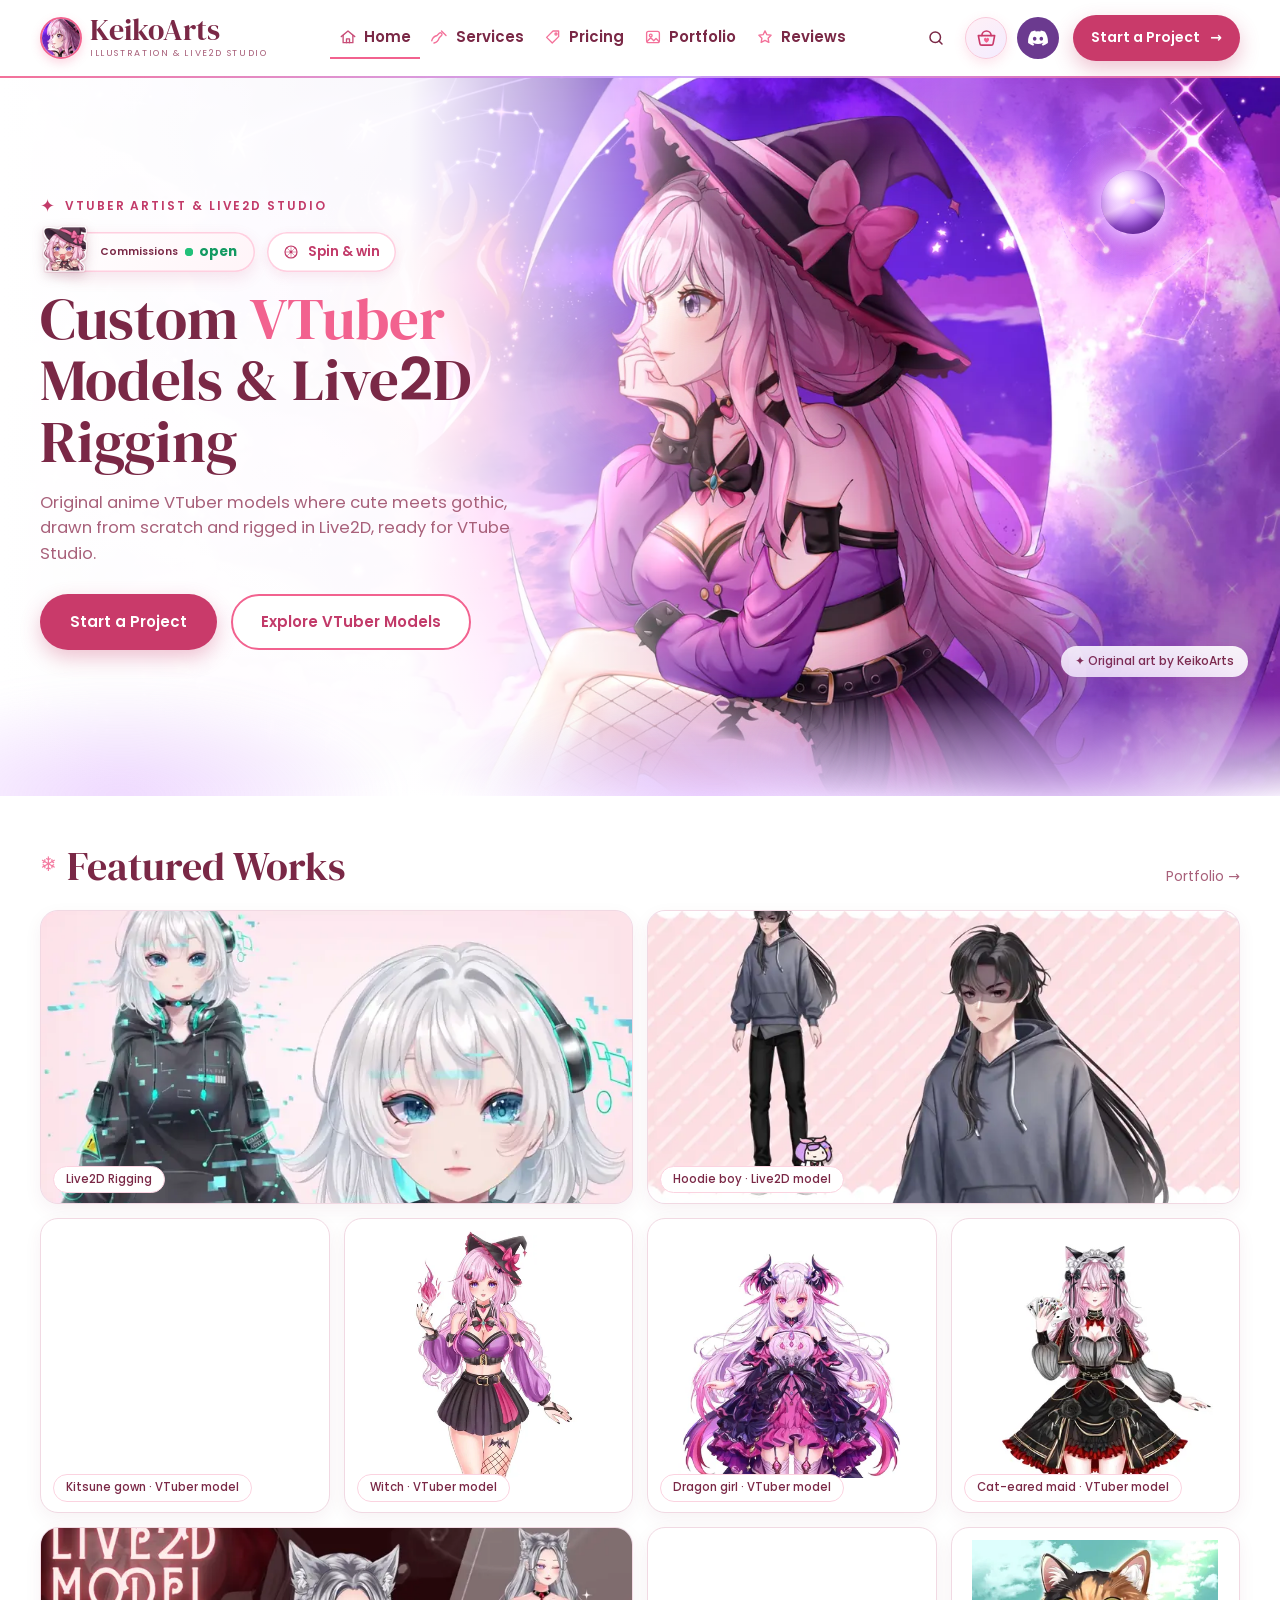
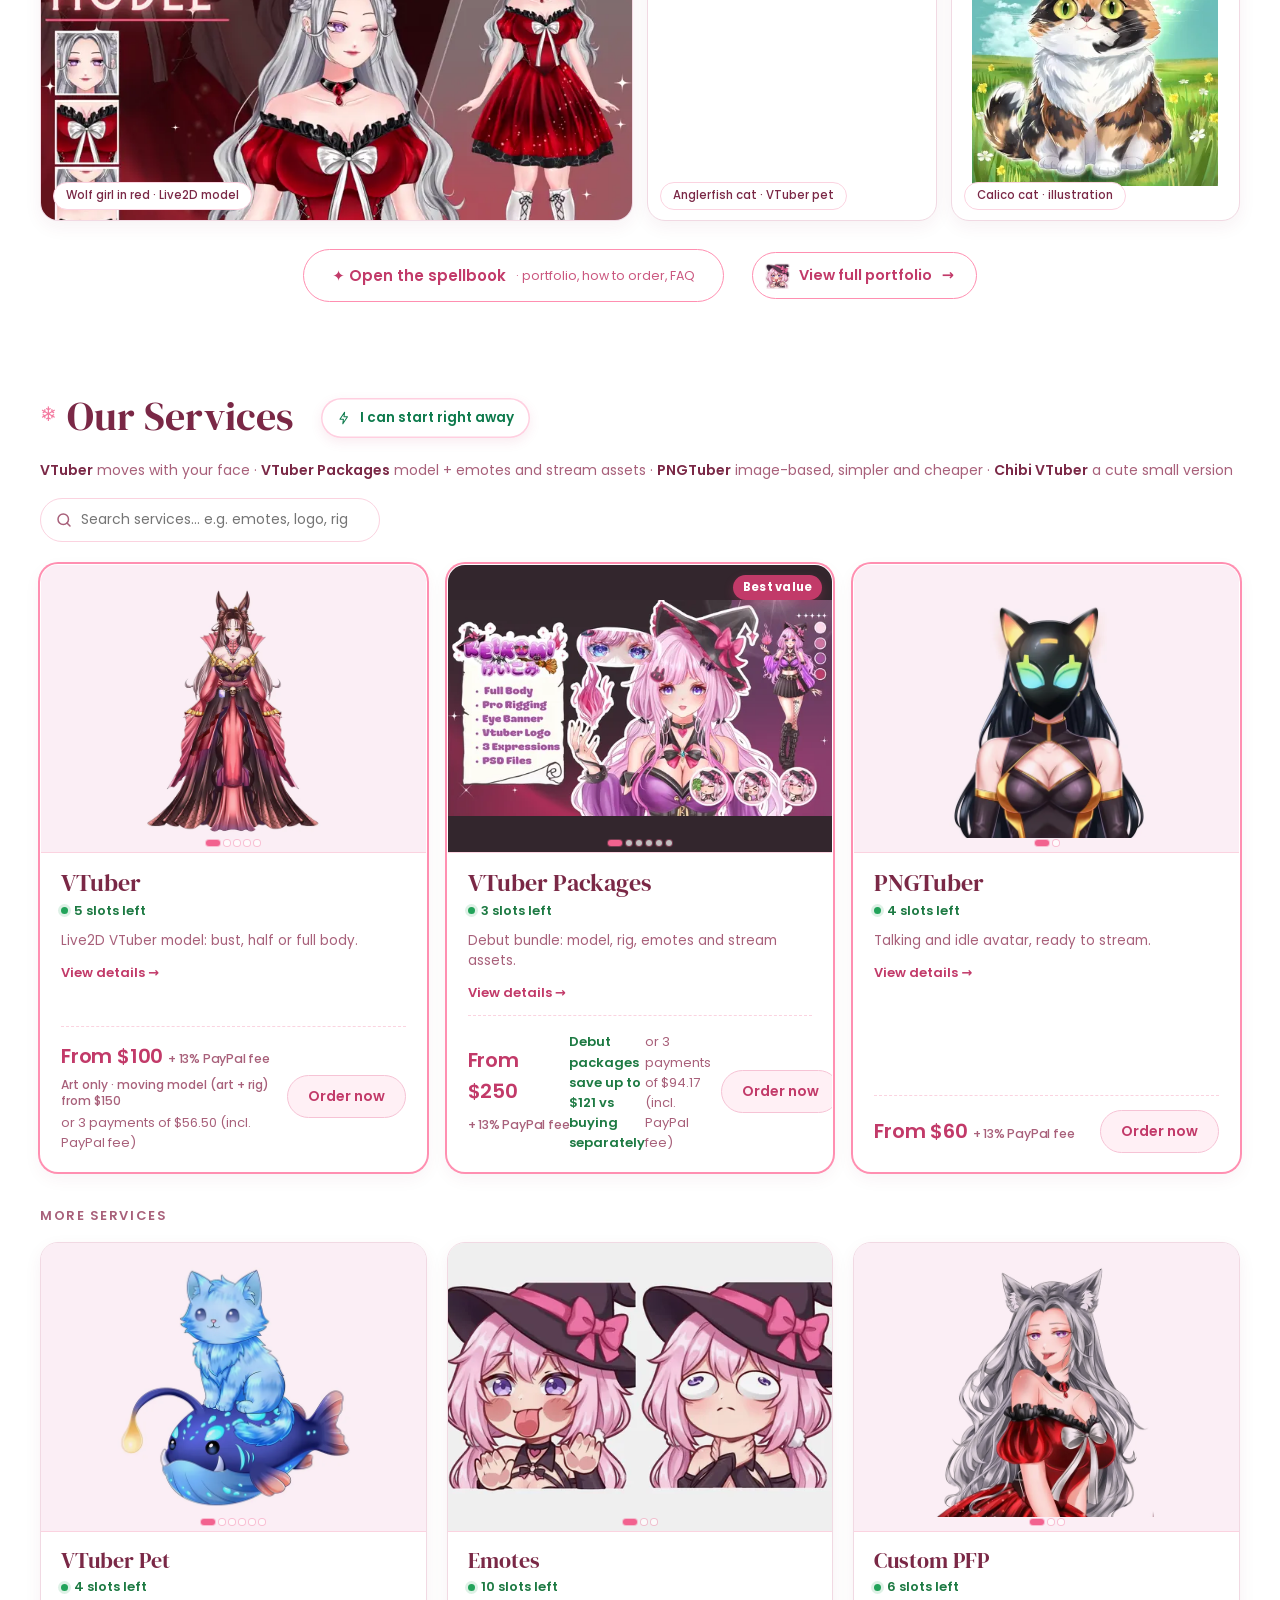
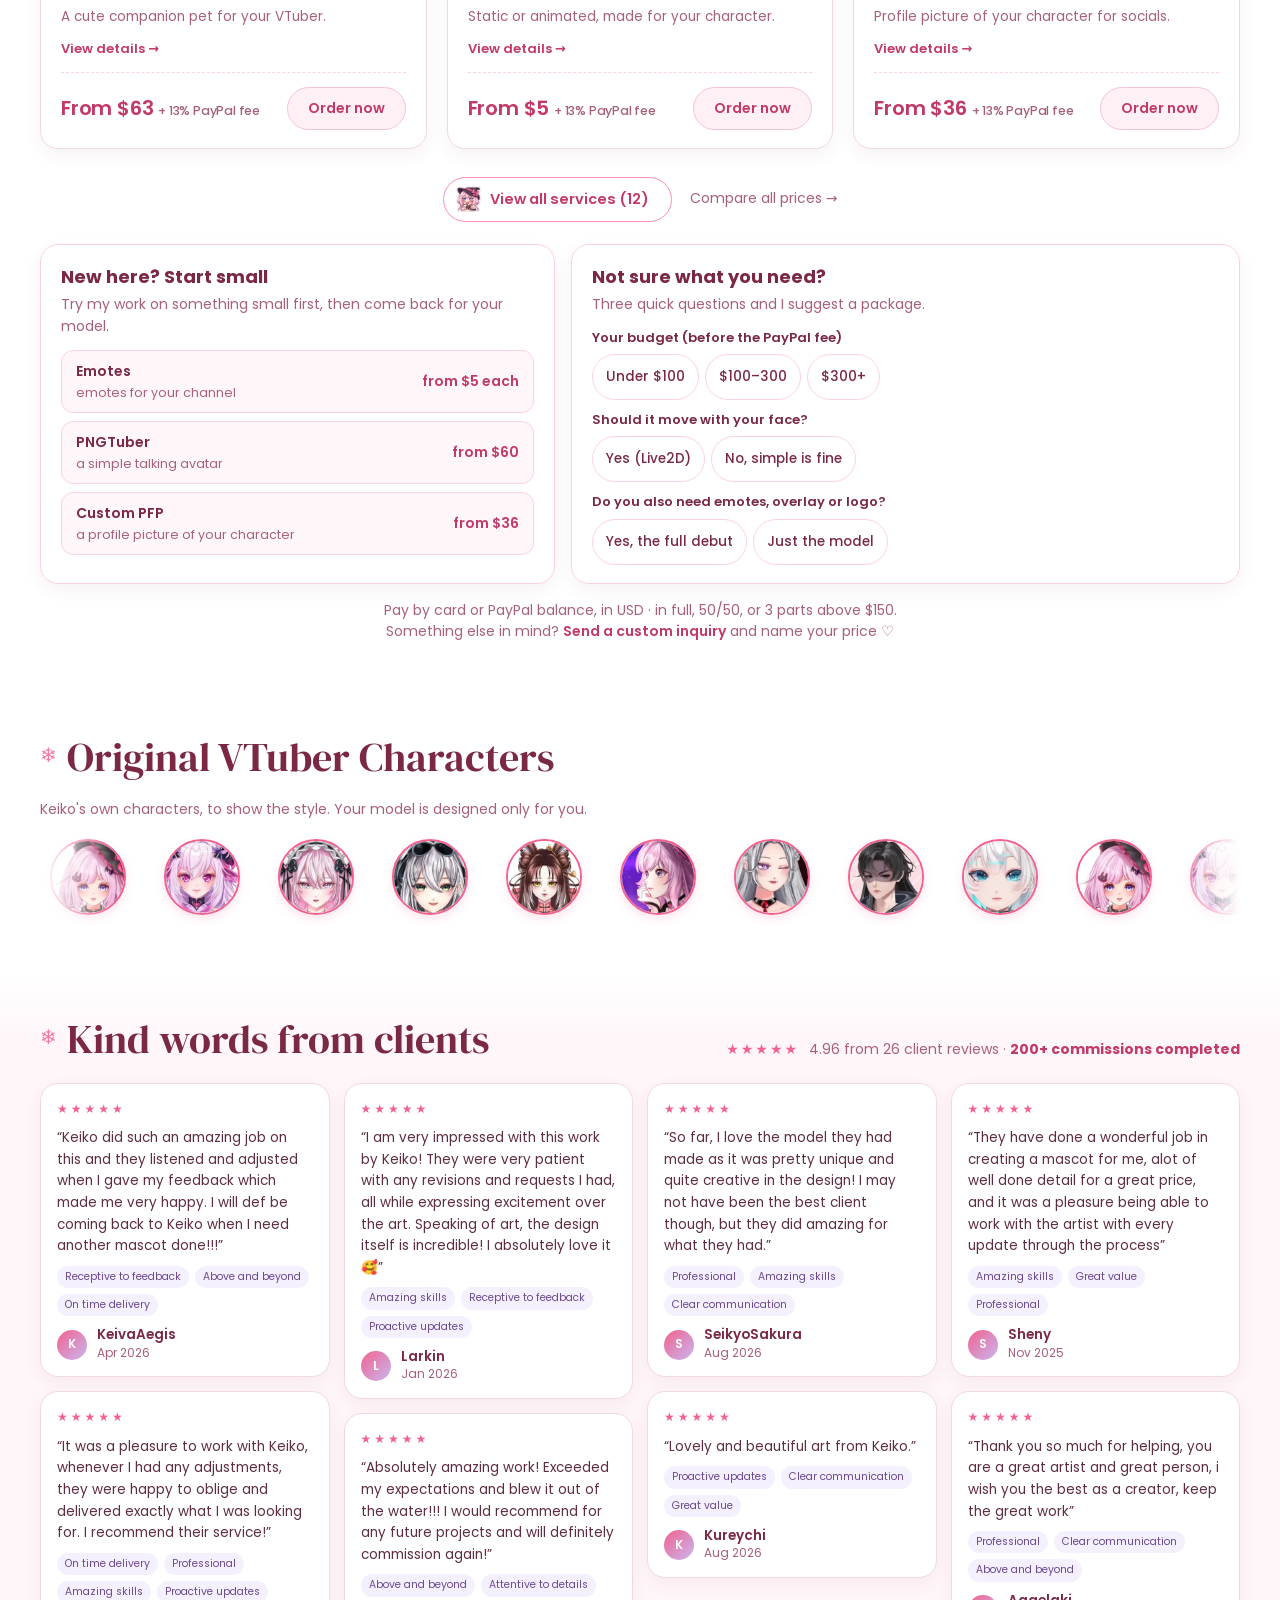
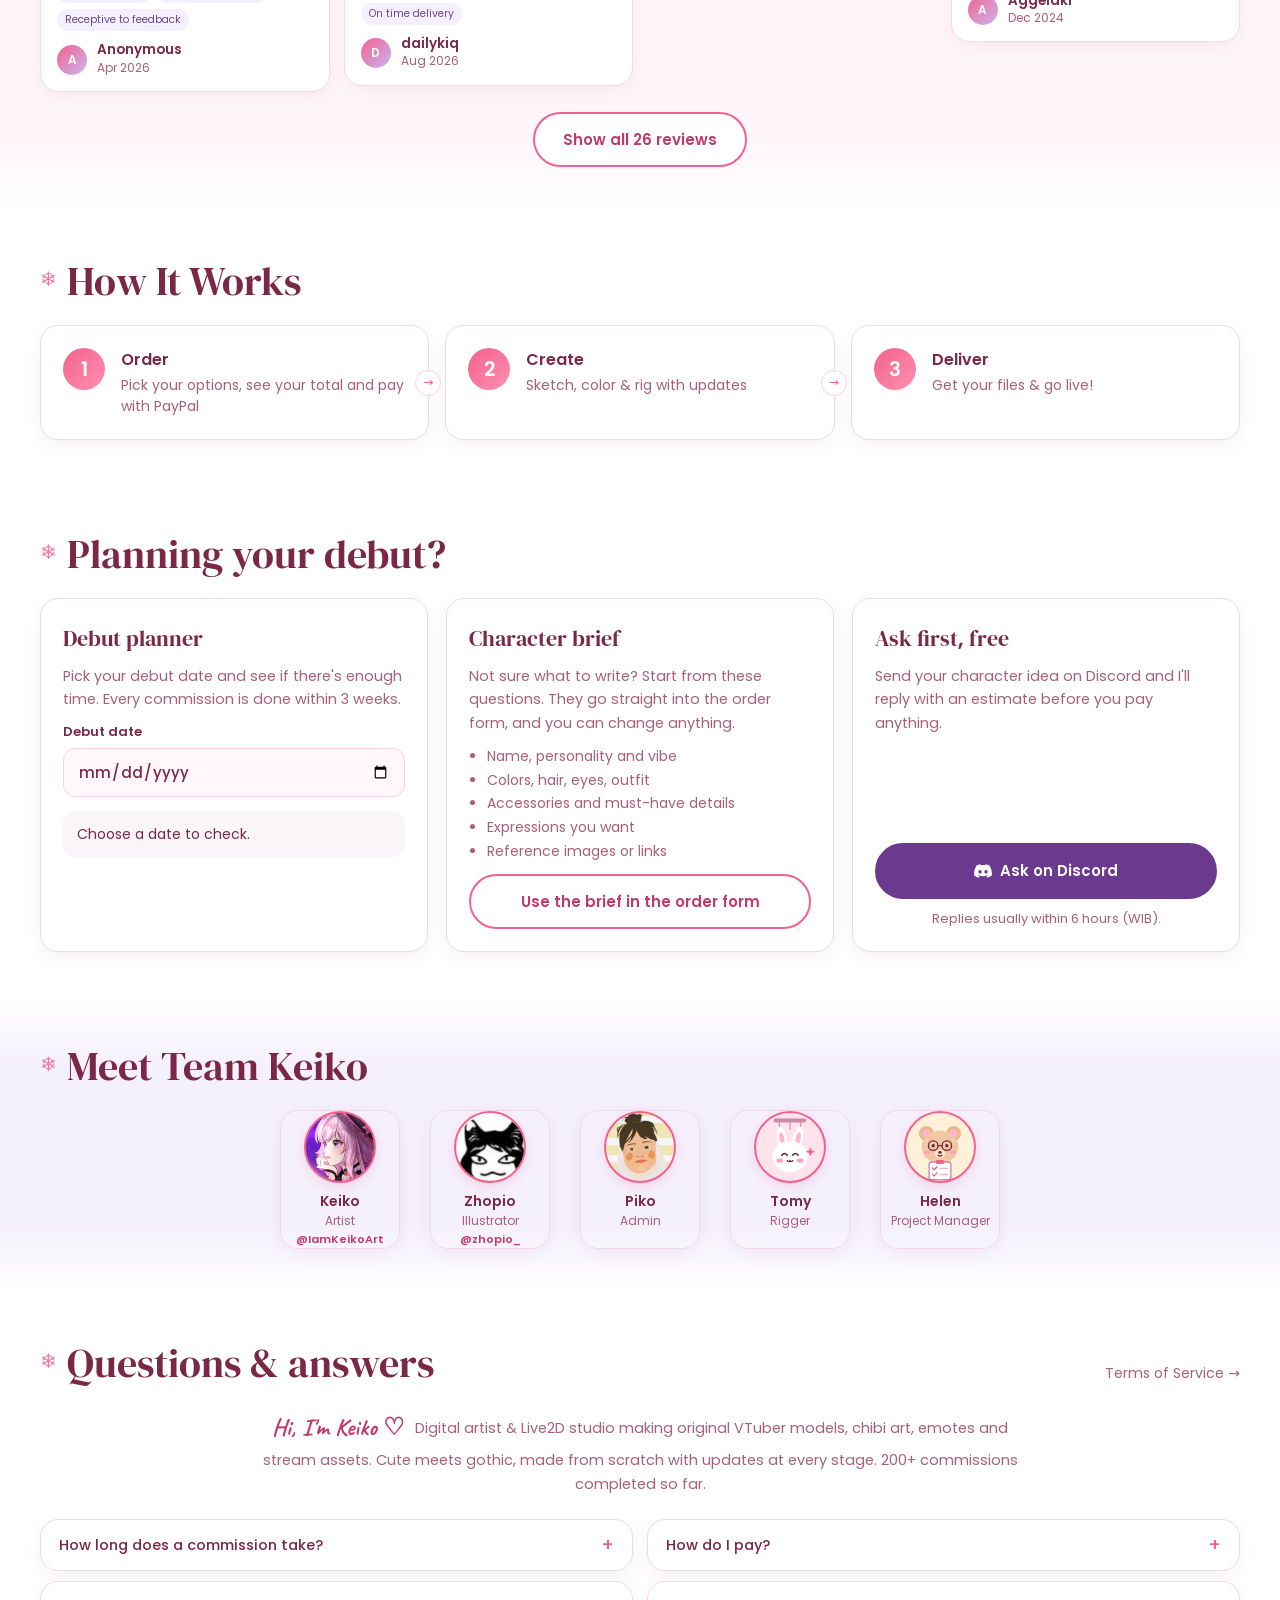
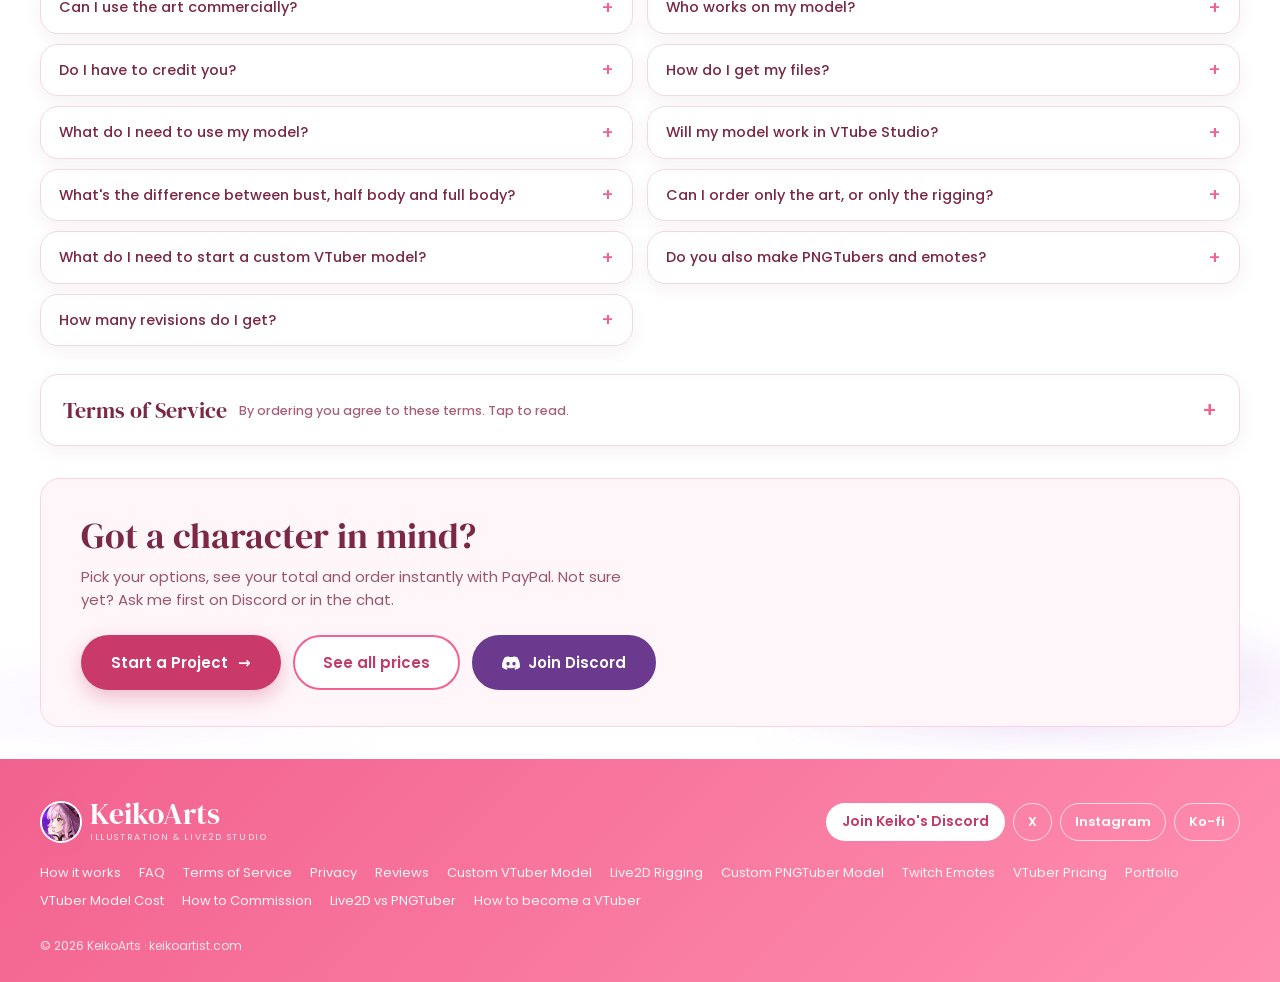
==== index.html @ 049e65f3 "FAQ: who works on my model (from the Team section) Co-Authored-By: Claude Opus 5.5 <noreply@anthropi" ====
<!doctype html>
<html lang="en">
<head>
<meta charset="utf-8">
<script>if(location.protocol==='http:'&&/(^|\.)keikoartist\.com$/i.test(location.hostname))location.replace('https://'+location.host+location.pathname+location.search+location.hash);</script>
<meta name="viewport" content="width=device-width, initial-scale=1, viewport-fit=cover">
<meta name="format-detection" content="telephone=no">
<meta name="google-site-verification" content="FwJch01Qnkj2UfQKX_uIRXRSQ4k5lG2-DGnluCtA1Q0">
<meta name="theme-color" content="#ffffff">
<title>Custom VTuber Model &amp; Live2D Rigging | KeikoArtist</title>
<meta name="description" content="Get a custom VTuber model with original anime art and expressive Live2D rigging. Explore personalized designs, model options, and portfolio.">
<meta property="og:title" content="Custom VTuber Model &amp; Live2D Rigging | KeikoArtist">
<meta property="og:description" content="Get a custom VTuber model with original anime art and expressive Live2D rigging. Explore personalized designs, model options, and portfolio.">
<meta property="og:image" content="https://keikoartist.com/images/custom-vtuber-model-keikoarts.webp">
<meta property="og:image:width" content="1600">
<meta property="og:image:height" content="900">
<meta property="og:image:alt" content="Pink-haired witch VTuber character by KeikoArts">
<meta property="og:locale" content="en_US">
<meta property="og:url" content="https://keikoartist.com/">
<meta property="og:type" content="website">
<meta property="og:site_name" content="KeikoArtist">
<meta name="twitter:card" content="summary_large_image">
<meta name="robots" content="index, follow, max-image-preview:large">
<meta name="keywords" content="custom vtuber model, vtuber model commission, live2d rigging, custom pngtuber model, vtuber character design, custom vtuber artist, keikoartist">
<link rel="canonical" href="https://keikoartist.com/">
<script type="application/ld+json">
{"@context":"https://schema.org","@graph":[{"@type":"WebSite","@id":"https://keikoartist.com/#website","url":"https://keikoartist.com/","name":"KeikoArtist","alternateName":["KeikoArts","keikoartist.com"],"inLanguage":"en","publisher":{"@id":"https://keikoartist.com/#studio"}},{"@type":"ProfessionalService","@id":"https://keikoartist.com/#studio","name":"KeikoArts","alternateName":"KeikoArtist","url":"https://keikoartist.com/","image":"https://keikoartist.com/images/custom-vtuber-model-keikoarts.webp","logo":"https://keikoartist.com/images/keikoarts-logo.webp","sameAs":["https://x.com/IamKeikoArt","https://www.instagram.com/iamkeikoarts/","https://ko-fi.com/keikoarts","https://discord.gg/FbgWxMPjf"],"description":"Custom VTuber models, Live2D rigging, PNGTuber models, emotes, banners, logos and stream assets, drawn from scratch for streamers worldwide.","knowsAbout":["Custom VTuber models","Live2D rigging","VTube Studio","PNGTuber models","Twitch emotes","VTuber debut packages"],"founder":{"@type":"Person","name":"Keiko","jobTitle":"VTuber artist and Live2D rigger"},"slogan":"Cute meets gothic, made from scratch","priceRange":"$5 - $520","areaServed":"Worldwide","currenciesAccepted":"USD","makesOffer":[{"@type":"Offer","url":"https://keikoartist.com/custom-vtuber-model/","priceCurrency":"USD","price":"100","itemOffered":{"@type":"Service","name":"Custom VTuber model"}},{"@type":"Offer","url":"https://keikoartist.com/live2d-rigging/","priceCurrency":"USD","price":"100","itemOffered":{"@type":"Service","name":"Live2D rigging"}},{"@type":"Offer","url":"https://keikoartist.com/custom-pngtuber-model/","priceCurrency":"USD","price":"60","itemOffered":{"@type":"Service","name":"Custom PNGTuber model"}}]},{"@type":"WebPage","@id":"https://keikoartist.com/#webpage","url":"https://keikoartist.com/","name":"Custom VTuber Model & Live2D Rigging | KeikoArtist","isPartOf":{"@id":"https://keikoartist.com/#website"},"about":{"@id":"https://keikoartist.com/#studio"},"primaryImageOfPage":"https://keikoartist.com/images/custom-vtuber-model-keikoarts.webp","inLanguage":"en"}]}
</script>
<link rel="icon" href="images/keikoarts-logo.webp">
<link rel="preload" as="image" href="images/custom-vtuber-model-keikoarts.webp" imagesrcset="images/custom-vtuber-model-keikoarts-800.webp 800w, images/custom-vtuber-model-keikoarts-1200.webp 1200w, images/custom-vtuber-model-keikoarts.webp 1600w" imagesizes="(max-width:820px) 94vw, 100vw" fetchpriority="high">
<link rel="preconnect" href="https://fonts.googleapis.com">
<link rel="preconnect" href="https://fonts.gstatic.com" crossorigin>
<link rel="preload" as="style" href="https://fonts.googleapis.com/css2?family=DM+Serif+Display:ital@0;1&family=Poppins:wght@400;500;600&display=swap" onload="this.onload=null;this.rel='stylesheet'">
<noscript><link href="https://fonts.googleapis.com/css2?family=DM+Serif+Display:ital@0;1&family=Poppins:wght@400;500;600&display=swap" rel="stylesheet"></noscript>
<link rel="stylesheet" href="https://fonts.googleapis.com/css2?family=Caveat:wght@700&display=swap&text=Hi%2C%20I%27m%20Keiko%E2%99%A1" media="print" onload="this.media='all'">
<style>
@font-face{font-family:"KDigits";src:url(/assets/fonts/poppins-digits.woff2) format("woff2");font-weight:100 900;font-display:swap;unicode-range:U+0030-0039,U+0024,U+0025,U+002B,U+002C,U+002E,U+2013,U+00D7}

:root{
  --pink:#f2628f; --pink-2:#ff8fb1; --pink-soft:#ffe3ec; --pink-bg:#ffffff;
  --ink:#7a2846; --muted:#a8607a; --line:#fbd3e0; --white:#fff;
  --radius:18px; --shadow:0 10px 30px rgba(242,98,143,.12);
}
*{box-sizing:border-box;margin:0;padding:0}
html{scroll-behavior:smooth}
section[id],[id="about"]{scroll-margin-top:88px}
body{font-family:Poppins,system-ui,sans-serif;color:var(--ink);background:var(--pink-bg);line-height:1.55;overflow-x:hidden}
img{max-width:100%;display:block}
a{color:inherit;text-decoration:none}
.wrap{width:min(1200px,100% - 32px);margin-inline:auto}
.serif{font-family:"KDigits","DM Serif Display",Georgia,serif;font-weight:400}

/* image slots: replace files in /images. Gradient shows if a file is missing */
.img{background-color:var(--pink-soft);background-size:cover;background-position:center;
  background-image:var(--src,none),linear-gradient(135deg,#ffe3ec,#ffc2d6 60%,#f2628f 140%)}

/* buttons */
.btn{display:inline-flex;align-items:center;gap:10px;white-space:nowrap;padding:14px 28px;border-radius:999px;font-weight:600;font-size:15px;transition:.2s;border:2px solid transparent;cursor:pointer;font-family:inherit}
.btn-pink{background:var(--btn-pink);color:#fff;box-shadow:0 8px 20px rgba(201,58,106,.3)}
.btn-pink:hover{background:#b3305c;transform:translateY(-2px)}
.btn-ghost{background:#fff;border-color:var(--pink);color:var(--pink)}
.btn-ghost:hover{background:var(--btn-pink);color:#fff}
.arrow::after{content:"→"}

/* header */
header{position:sticky;top:0;z-index:50;background:rgba(255,255,255,.97);border-bottom:1px solid var(--line)}
.nav{display:flex;align-items:center;justify-content:space-between;height:76px;gap:20px}
.logo{display:flex;align-items:center;gap:8px}
.logo b{font-family:"KDigits","DM Serif Display",serif;font-size:30px;font-weight:400;line-height:1}
.logo small{display:block;font-size:9px;letter-spacing:.18em;text-transform:uppercase;color:var(--muted)}
.logo .pfp{width:42px;height:42px;flex:none;border-radius:50%;object-fit:cover;border:2px solid var(--pink);box-shadow:0 4px 10px rgba(242,98,143,.25)}
.foot .logo .pfp{border-color:#fff}
.menu{display:flex;gap:30px;font-size:14px}
.menu a{padding:6px 0;border-bottom:2px solid transparent}
.menu a:hover,.menu a.active{color:var(--pink);border-color:var(--pink)}
.nav-cta{padding:11px 22px;font-size:14px}
.burger{display:none;background:none;border:0;font-size:26px;cursor:pointer}

/* hero */
.hero{position:relative;overflow:hidden;min-height:600px;display:flex;align-items:center}
.hero-bg{position:absolute;inset:0;background-position:72% center}
.hero::before{content:"";position:absolute;inset:0;z-index:1;background:linear-gradient(90deg,rgba(255,255,255,.97) 0%,rgba(255,255,255,.9) 34%,rgba(255,255,255,0) 55%)}
.hero-inner{position:relative;z-index:2;padding:70px 0}
.eyebrow{color:var(--pink);font-size:12px;font-weight:600;letter-spacing:.16em;text-transform:uppercase;display:flex;align-items:center;gap:8px}
.eyebrow::before{content:"✦";font-size:18px}
.hero h1{font-size:clamp(40px,5.6vw,72px);line-height:1;margin:18px 0 20px;max-width:640px}
.hero h1 em{font-style:normal;color:var(--pink)}
.hero p{max-width:440px;color:var(--muted);font-size:16px}
.hero .btns{display:flex;gap:14px;flex-wrap:wrap;margin:30px 0 34px}
.perks{display:flex;gap:0;flex-wrap:wrap}
.perks div{display:flex;flex-direction:column;align-items:center;gap:6px;font-size:12px;padding:0 20px;border-right:1px solid var(--line)}
.perks div:first-child{padding-left:0}.perks div:last-child{border:0}
.perks span{font-size:24px;color:var(--pink)}

/* sections */
section{padding:60px 0 0}
section:nth-of-type(even):not(.hero){background:linear-gradient(180deg,#fff,#fff4f8 50%,#fff);padding-bottom:10px}
.sec-head{display:flex;justify-content:space-between;align-items:center;gap:16px;flex-wrap:wrap;margin-bottom:24px}
.sec-head h2{font-size:clamp(28px,3.4vw,38px);display:flex;align-items:center;gap:12px}
.sec-head h2::before{content:"✦";color:var(--pink);font-size:28px;font-family:Poppins}
.link{font-size:14px;color:var(--muted)}.link:hover{color:var(--pink)}

/* works */
.filters{display:flex;gap:6px;flex-wrap:wrap}
.filters button{border:0;background:none;padding:8px 16px;border-radius:8px;font:inherit;font-size:13px;cursor:pointer;color:var(--muted)}
.filters button.on{background:var(--pink-2);color:#fff}
.works{display:grid;grid-template-columns:repeat(5,1fr);gap:12px}
.work.logo{background:#fff var(--src) no-repeat center 42%/90% auto}
.banners{display:grid;grid-template-columns:repeat(4,1fr);gap:10px;margin-top:22px}
.banners .sub{grid-column:1/-1;font-size:22px;display:flex;align-items:center;gap:10px}
.banners .sub::before{content:"";width:22px;height:2px;background:var(--pink)}
.work.banner-item{aspect-ratio:3/1}
.img.ph{background-image:linear-gradient(135deg,#fff0f5,#ffd6e4);position:relative}
.img.ph::after{content:"✦";position:absolute;inset:0;display:grid;place-items:center;font-size:34px;color:#f7a8c2}
.img.art{background-color:#fff;background-position:center 12%}
.banners .sub.hide,.rig-info.hide{display:none}
.rig-wrap{grid-template-columns:1fr;justify-items:center}
.rig-wrap .work.rig{width:min(720px,100%)}
.rig-info h4{font-family:"KDigits","DM Serif Display",serif;font-weight:400;font-size:24px;margin-bottom:6px}
.rig-info p{color:var(--muted);font-size:14px;margin-bottom:16px}
.work.rig{aspect-ratio:16/9;background:#fde6ee}
.work.rig video{position:absolute;inset:0;width:100%;height:100%;object-fit:cover;display:block}
.work.rig .tag{z-index:1}

.work{position:relative;aspect-ratio:4/5;border-radius:14px;overflow:hidden;transition:.25s}
.work:hover{transform:translateY(-4px);box-shadow:var(--shadow)}
.work .tag{position:absolute;left:8px;bottom:8px;background:#fff;border-radius:999px;padding:3px 10px;font-size:11px;font-family:"KDigits","DM Serif Display",serif}
.work .go{position:absolute;right:8px;bottom:8px;width:26px;height:26px;border-radius:50%;background:#fff;display:grid;place-items:center;font-size:14px}
.work.hide{display:none}

/* services */
.services{display:grid;grid-template-columns:repeat(6,1fr);gap:12px}
.card{background:#fff;border:1px solid var(--line);border-radius:var(--radius);padding:12px 12px 16px;display:flex;flex-direction:column;transition:.25s}
.card:hover{box-shadow:var(--shadow);transform:translateY(-3px)}
.card .img{aspect-ratio:16/11;border-radius:10px;margin-bottom:14px}
.card h3{font-family:"KDigits","DM Serif Display",serif;font-weight:400;font-size:19px}
.card p{font-size:12.5px;color:var(--muted);margin:4px 0 14px;flex:1}
.price{display:flex;justify-content:space-between;align-items:center}
.price .ptax{font-size:.62em;font-weight:500;color:var(--muted);white-space:nowrap}
.price b{font-family:"KDigits","DM Serif Display",serif;font-weight:400;color:var(--pink);font-size:20px}
.price a{width:30px;height:30px;border-radius:50%;background:var(--pink);color:#fff;display:grid;place-items:center;font-size:14px}

/* steps */
.steps{display:grid;grid-template-columns:repeat(3,1fr);gap:14px}
.step{display:flex;align-items:center;gap:14px;background:#fff;border:1px solid var(--line);border-radius:var(--radius);padding:18px 20px;position:relative}
.step .n{flex:none;width:44px;height:44px;border-radius:50%;background:linear-gradient(135deg,#f2628f,#ff8fb1);color:#fff;display:grid;place-items:center;font-family:"KDigits","DM Serif Display",serif;font-size:22px}
.step h3{font-weight:600;font-size:15px}
.step p{font-size:13px;color:var(--muted)}
.step:not(:last-child)::after{content:"→";position:absolute;right:-13px;top:50%;transform:translateY(-50%);z-index:1;width:24px;height:24px;border-radius:50%;background:#fff;border:1px solid var(--line);display:grid;place-items:center;font-size:12px;color:var(--pink)}


/* team */
.team{display:flex;justify-content:center;flex-wrap:wrap;gap:18px 36px}
.member{display:flex;flex-direction:column;align-items:center;text-align:center;width:120px}
.member .av{width:72px;height:72px;border-radius:50%;margin-bottom:8px;border:2px solid var(--pink);box-shadow:0 4px 12px rgba(242,98,143,.2);display:grid;place-items:center;color:#f7a8c2;font-size:22px;background:linear-gradient(135deg,#fff0f5,#ffd6e4);background-image:var(--src,linear-gradient(135deg,#fff0f5,#ffd6e4));background-size:cover;background-position:center}
.member b{font-weight:600;font-size:14px}
a.member{color:inherit;text-decoration:none}
a.member:hover .av{transform:scale(1.06)}
.member .av{transition:.2s}
.member .av-ic{color:var(--pink);font-size:0}
.member .ig{font-size:11px;color:var(--pink);font-weight:600}
.member span{font-size:12px;color:var(--muted)}

/* cta */
.cta{position:relative;border-radius:22px;overflow:hidden;min-height:220px;display:flex;align-items:center;justify-content:flex-end}
.cta .img{position:absolute;inset:0}
.cta .cta-art{background-color:#fff;background-size:auto 100%;background-position:left center;background-repeat:no-repeat;right:35%}
.cta::before{content:"";position:absolute;inset:0;z-index:1;background:linear-gradient(90deg,rgba(255,255,255,0) 30%,rgba(255,255,255,.94) 50%)}
.cta-body{position:relative;z-index:2;width:min(520px,100%);padding:36px 30px}
.cta h2{font-size:clamp(26px,3vw,34px)}
.cta h2 em{font-style:normal;color:var(--pink)}
.cta p{color:var(--muted);font-size:14px;margin:8px 0 20px}
.cta .btns{display:flex;gap:12px;flex-wrap:wrap}

/* about / faq / contact */
.two{display:grid;grid-template-columns:1fr 1fr;gap:28px}
.panel{background:#fff;border:1px solid var(--line);border-radius:var(--radius);padding:28px}
.panel p{color:var(--muted);font-size:14.5px}
details{border-bottom:1px solid var(--line);padding:14px 0}
details:last-child{border:0}
summary{cursor:pointer;font-weight:500;list-style:none;display:flex;justify-content:space-between}
summary::after{content:"+";color:var(--pink);font-size:20px}
details[open] summary::after{content:"–"}
details p{margin-top:8px}
form{display:grid;gap:12px}
.row{display:grid;grid-template-columns:1fr 1fr;gap:12px}
input,select,textarea{width:100%;padding:13px 15px;border:1px solid var(--line);border-radius:12px;font:inherit;font-size:14px;background:#fff7fa;color:var(--ink)}
input:focus,select:focus,textarea:focus{outline:2px solid var(--pink-2);border-color:transparent}
textarea{min-height:120px;resize:vertical}

footer{margin-top:70px;background:linear-gradient(135deg,#f2628f,#ff8fb1);color:#fff;padding:40px 0 26px;font-size:14px}
.foot{display:flex;justify-content:space-between;gap:24px;flex-wrap:wrap}
.foot .logo b{color:#fff}.foot .logo small{color:#ffe3ec}
.socials{display:flex;flex-wrap:wrap;gap:10px 18px}.socials a:hover{color:#ffe3ec;text-decoration:underline}
.copy{margin-top:26px;font-size:12px;color:#ffe3ec}

/* responsive */
@media (max-width:1050px){
  .services{grid-template-columns:repeat(3,1fr)}
  .works{grid-template-columns:repeat(3,1fr)}
}
@media (max-width:820px){
  .menu,.nav-cta{display:none}
  .burger{display:block}
  .menu.open{display:flex;flex-direction:column;position:absolute;top:76px;left:0;right:0;background:#fff;padding:20px;gap:14px;border-bottom:1px solid var(--line)}
  .hero-bg{width:100%}
  .hero::before{background:linear-gradient(180deg,rgba(255,255,255,.95) 55%,rgba(255,255,255,.6))}
  .two,.row{grid-template-columns:1fr}
  .cta::before{background:rgba(255,255,255,.9)}
}
@media (max-width:560px){
  .services,.works{grid-template-columns:repeat(2,1fr)}
  .perks div{padding:0 10px}
}

/* ===== ORDER SYSTEM ===== */
[hidden]{display:none!important}
.card .req{margin-top:12px;width:100%;justify-content:center;padding:10px 14px;font-size:13px}
.price a{display:none}
.queue-wrap{display:grid;grid-template-columns:320px 1fr;gap:20px}
.slot-badge{display:inline-flex;align-items:center;gap:8px;padding:6px 14px;border-radius:999px;font-weight:600;font-size:13px}
.slot-badge.open{background:#e7f8ee;color:#1f8a4c}.slot-badge.closed{background:#fde8ec;color:#c22b52}
.slot-badge::before{content:"";width:8px;height:8px;border-radius:50%;background:currentColor}
.slots{display:flex;gap:6px;margin:16px 0 8px}
.slots i{flex:1;height:10px;border-radius:99px;background:var(--pink-soft)}
.slots i.full{background:var(--pink)}
.qlist{list-style:none;display:grid;gap:8px}
.qlist li{display:grid;grid-template-columns:28px 1fr auto;gap:12px;align-items:center;padding:12px 14px;border:1px solid var(--line);border-radius:12px;font-size:14px}
.qlist li b{color:var(--pink);font-family:"KDigits","DM Serif Display",serif;font-weight:400;font-size:18px}
.st{font-size:11px;font-weight:600;padding:4px 10px;border-radius:99px;background:var(--pink-soft);color:var(--pink);white-space:nowrap}
.st.wip{background:#fff1d6;color:#a86a00}.st.done{background:#e7f8ee;color:#1f8a4c}
.tos{columns:2;column-gap:28px}
.tos div{break-inside:avoid;margin-bottom:16px}
.tos h3{font-weight:600;font-size:14px;margin-bottom:4px}
.tos p,.tos li{font-size:13.5px;color:var(--muted)}
.tos ul{padding-left:18px}

.modal{position:fixed;inset:0;z-index:100;display:none;align-items:flex-start;justify-content:center;background:rgba(122,40,70,.45);padding:24px 16px;overflow-y:auto}
.modal.show{display:flex}
body:has(.modal.show) .fab-order{display:none}
.mbox{background:#fff;border-radius:22px;width:min(760px,100%);box-shadow:0 30px 60px rgba(122,40,70,.25);overflow:hidden}
.mhead{display:flex;justify-content:space-between;align-items:center;padding:20px 24px;background:linear-gradient(135deg,#ffe3ec,#fff);border-bottom:1px solid var(--line)}
.mhead h3{font-family:"KDigits","DM Serif Display",serif;font-weight:400;font-size:26px}
.mclose{border:0;background:#fff;width:36px;height:36px;border-radius:50%;font-size:18px;cursor:pointer;color:var(--ink)}
.mbody{padding:22px 24px 26px}
.stepbar{display:flex;gap:6px;margin-bottom:20px}
.stepbar span{flex:1;font-size:11px;text-align:center;padding-top:8px;border-top:3px solid var(--pink-soft);color:var(--muted)}
.stepbar span.on{border-color:var(--pink);color:var(--pink);font-weight:600}
.ostep{display:none}.ostep.on{display:grid;gap:14px}
.lbl{font-size:13px;font-weight:600;margin-bottom:-6px}
.opts{display:grid;grid-template-columns:repeat(auto-fill,minmax(160px,1fr));gap:10px}
.opt{position:relative}
.opt input{position:absolute;opacity:0;pointer-events:none}
.opt label{display:block;border:1.5px solid var(--line);border-radius:14px;padding:12px 14px;cursor:pointer;font-size:13.5px;transition:.15s;height:100%}
.opt label small{display:block;color:var(--muted);font-size:12px}
.opt label em{font-style:normal;color:var(--pink);font-weight:600}
.opt input:checked+label{border-color:var(--pink);background:#fff4f8;box-shadow:0 0 0 3px rgba(242,98,143,.12)}
.qty{display:flex;align-items:center;gap:10px}
.qty input{width:90px}
.budget{border:1.5px dashed var(--pink);border-radius:14px;padding:12px 14px;background:#fff7fa;display:grid;gap:6px}
.budget .lbl{margin:0}
.budget .bin{display:flex;align-items:center;gap:8px}
.budget .bin span{font-family:"KDigits","DM Serif Display",serif;font-size:24px;color:var(--pink)}
.budget .bin input{max-width:160px;font-size:16px;font-weight:600}
.budget small{color:var(--muted);font-size:12px;line-height:1.45}
.c-slot{display:contents}

/* ===== order sheet ===== */
#sheet{counter-reset:sec}
.sh-head{display:flex;align-items:center;gap:12px;background:#fff7fa;border:1px solid var(--line);border-radius:16px;padding:10px 12px}
.sh-thumb{width:58px;height:58px;border-radius:12px;background:#fde9f0 center/cover no-repeat;flex:none}
.sh-t{flex:1;min-width:0}
.sh-t small{display:block;font-size:10.5px;color:var(--muted);text-transform:uppercase;letter-spacing:.08em}
.sh-t b{display:block;font-family:"KDigits","DM Serif Display",serif;font-weight:400;font-size:22px;line-height:1.15;color:var(--ink)}
.sh-t span{display:block;font-size:12.5px;color:var(--muted)}
.sh-change{flex:none;border:1.5px solid var(--pink);background:#fff;color:var(--pink);border-radius:999px;padding:6px 12px;font:inherit;font-size:12.5px;font-weight:600;cursor:pointer}
.sec{border-top:1px dashed var(--line);padding-top:14px;display:grid;gap:10px}
.sec h4{font-size:14.5px;font-weight:600;display:flex;align-items:center;gap:8px;color:var(--ink)}
.sec h4::before{counter-increment:sec;content:counter(sec);width:24px;height:24px;border-radius:50%;background:linear-gradient(135deg,#f2628f,#ff8fb1);color:#fff;font-size:12px;display:grid;place-items:center;flex:none}
.sec h4 small{font-weight:400;color:var(--muted);font-size:12px}
.chips{flex-wrap:wrap}
.chips.big label{flex:1 1 0;min-width:96px;flex-direction:column;gap:2px;padding:9px 8px;line-height:1.2;text-align:center;min-height:52px}
.chips label small{font-size:11px;color:var(--muted);font-weight:500}
.chips input:checked+label small{color:var(--pink)}
.chips input:disabled+label{opacity:.45;cursor:not-allowed}
.mx{display:grid;gap:10px}
.mx-g{display:grid;gap:6px}
.mx-g>span{font-size:12.5px;color:var(--muted);font-weight:500}
.mx-pick{font-size:12.5px;color:var(--muted);background:#fff7fa;border-radius:10px;padding:8px 12px}
.mx-pick b{color:var(--ink)}
.tags{display:flex;flex-wrap:wrap;gap:8px}
.tags input{position:absolute;opacity:0;pointer-events:none;width:auto}
.tags label{display:inline-flex;align-items:center;gap:6px;border:1.5px solid var(--line);border-radius:999px;padding:8px 14px;font-size:13px;cursor:pointer;background:#fff;transition:.15s}
.tags label::before{content:"+";color:var(--pink);font-weight:700}
.tags label em{font-style:normal;color:var(--pink);font-weight:600}
.tags input:checked+label{background:#fff4f8;border-color:var(--pink);box-shadow:0 0 0 3px rgba(242,98,143,.12)}
.tags input:checked+label::before{content:"✓"}
.tags input:focus-visible+label{outline:2px solid var(--pink-2)}
.switch{display:flex;gap:12px;align-items:flex-start;border:1.5px solid var(--line);border-radius:14px;padding:12px 14px;cursor:pointer;background:#fff;position:relative;font-size:13.5px}
.switch input{position:absolute;opacity:0;pointer-events:none;width:auto}
.switch .sw{flex:none;width:40px;height:24px;border-radius:999px;background:#f1d5df;position:relative;transition:.2s;margin-top:1px}
.switch .sw::after{content:"";position:absolute;top:3px;left:3px;width:18px;height:18px;border-radius:50%;background:#fff;box-shadow:0 1px 3px rgba(0,0,0,.2);transition:.2s}
.switch input:checked+.sw{background:var(--pink)}
.switch input:checked+.sw::after{left:19px}
.switch input:focus-visible+.sw{outline:2px solid var(--pink-2)}
.switch em{font-style:normal;color:var(--pink);font-weight:600}
.switch small{display:block;color:var(--muted);font-size:12px}
.stepper{display:flex;align-items:center;gap:8px;font-size:13.5px}
.stepper>span{flex:1;font-weight:500}
.stepper button{width:38px;height:38px;border-radius:50%;border:1.5px solid var(--line);background:#fff;font-size:18px;line-height:1;color:var(--pink);cursor:pointer}
.stepper input{width:70px;text-align:center;font-weight:600}
.c-inv dt.now,.c-inv dd.now{color:var(--pink);font-weight:600}
#orderModal .mbox{overflow:visible}
#orderModal .mhead{border-radius:22px 22px 0 0}
#orderModal .mnav{position:sticky;bottom:0;z-index:3;background:#fff;margin:16px -24px -26px;padding:12px 24px calc(14px + env(safe-area-inset-bottom));border-top:1px solid var(--line);border-radius:0 0 22px 22px;align-items:center;box-shadow:0 -10px 24px rgba(122,40,70,.07)}
.mtot{flex:1;text-align:right;line-height:1.1;padding-right:4px}
.mtot small{display:block;font-size:11px;color:var(--muted)}
.mtot b{font-family:"KDigits","DM Serif Display",serif;font-weight:400;font-size:24px;color:var(--pink)}
@media (max-width:560px){#orderModal .mnav{margin:14px -16px -20px;padding:10px 16px calc(12px + env(safe-area-inset-bottom))}.mtot b{font-size:20px}.sh-t b{font-size:19px}.sh-thumb{width:50px;height:50px}}
@media (max-width:420px){#orderModal .mnav{gap:8px}#orderModal .mnav .btn{padding:11px 13px;font-size:13.5px;white-space:nowrap}#prevBtn{padding:11px 12px!important}.mtot{min-width:0}.mtot b{font-size:18px;white-space:nowrap}.mtot small{font-size:10px}}
@media (max-width:380px){#prevBtn{font-size:0!important;padding:8px 14px!important;min-width:44px}#prevBtn::before{content:"‹";font-size:22px;line-height:1}}
@media (max-width:340px){#orderModal .mnav .btn{padding:10px 11px;font-size:12.5px}.mtot b{font-size:16px}}
#orderForm>*,#sheet>*,.sec>*{min-width:0}#orderModal .mnav{min-width:0}#orderModal .mnav>.btn{flex-shrink:0}.mtot{min-width:0;overflow:hidden}.mtot b,.mtot small{display:block;overflow:hidden;text-overflow:ellipsis}
.c-intro{font-size:13.5px;color:var(--muted);margin:-6px 0 0}
.c-use{display:flex;flex-direction:column;gap:4px}
.c-use label small{margin-left:5px;font-weight:500}
.c-use>span{font-size:11.5px;color:var(--muted);font-weight:500;margin:-2px 0 0 4px}
.chips{display:flex;gap:8px;min-height:46px;position:relative}
.chips input{position:absolute;opacity:0;pointer-events:none;width:auto}
.chips label{flex:1;display:flex;align-items:center;justify-content:center;border:1.5px solid var(--line);border-radius:12px;font-size:13.5px;cursor:pointer;background:#fff7fa;transition:.15s}
.chips input:checked+label{border-color:var(--pink);background:#fff;color:var(--pink);font-weight:600;box-shadow:0 0 0 3px rgba(242,98,143,.12)}
.chips input:focus-visible+label{outline:2px solid var(--pink-2)}
.c-inv{border:1px solid var(--line);border-radius:14px;background:#fff;overflow:hidden}
.c-inv-h{display:flex;justify-content:space-between;align-items:center;padding:10px 16px;background:#fff4f8;border-bottom:1px solid var(--line);font-size:12px;font-weight:600;letter-spacing:.08em;text-transform:uppercase;color:var(--pink)}
.c-inv-h span{font-weight:400;letter-spacing:0;text-transform:none;color:var(--muted)}
.c-inv dl{display:grid;grid-template-columns:1fr auto;gap:6px 0;padding:12px 16px;font-size:13.5px}
.c-inv dt{color:var(--muted)}.c-inv dd{text-align:right;font-weight:600;padding-left:12px}
.c-inv dt.grand{display:flex;align-items:flex-end}
.c-inv .grand{border-top:1px dashed var(--line);padding-top:8px;color:var(--ink);font-weight:600}
.c-inv dd.grand{font-family:"KDigits","DM Serif Display",serif;font-weight:400;font-size:24px;color:var(--pink);line-height:1}
.c-inv p{font-size:12px;color:var(--muted);padding:0 16px 12px}
.inv{border:1px solid var(--line);border-radius:14px;padding:16px 18px;display:grid;gap:14px;background:#fff}
.inv-head{display:flex;justify-content:space-between;align-items:flex-start;gap:10px}
.inv-head b{font-family:"KDigits","DM Serif Display",serif;font-weight:400;font-size:22px;display:block;line-height:1.1}
.inv-head small{font-size:11.5px;color:var(--muted)}
.inv-tag{font-size:12px;font-weight:700;letter-spacing:.18em;color:var(--pink);border:1.5px solid var(--pink);border-radius:8px;padding:4px 10px}
.inv-meta{display:grid;grid-template-columns:repeat(3,1fr);gap:10px;font-size:13px}
.inv-meta small{display:block;font-size:11px;color:var(--muted)}
.inv-meta b{font-weight:600;word-break:break-word}
.inv-meta span{display:block;font-size:12px;color:var(--muted);word-break:break-word}
.inv-t{width:100%;border-collapse:collapse;font-size:13.5px}
.inv-t th{font-size:11px;text-transform:uppercase;letter-spacing:.08em;color:var(--muted);font-weight:600;text-align:left;border-bottom:1px solid var(--line);padding:6px 0}
.inv-t th:last-child,.inv-t td:last-child{text-align:right;white-space:nowrap;padding-left:12px}
.inv-t tbody td{padding:10px 0;border-bottom:1px solid var(--line);vertical-align:top}
.inv-t tbody small{display:block;color:var(--muted);font-size:12px;margin-top:2px}
.inv-t tfoot td{padding:4px 0;color:var(--muted)}
.inv-t tfoot tr:first-child td{padding-top:10px}
.inv-t tfoot .grand td{color:var(--ink);font-weight:700;font-size:15px;padding-top:8px}
@media(max-width:520px){.inv-meta{grid-template-columns:1fr 1fr}.inv-meta div:last-child{grid-column:1/-1}}
.total{display:flex;justify-content:space-between;align-items:center;padding:14px 18px;border-radius:14px;background:linear-gradient(135deg,#f2628f,#ff8fb1);color:#fff;margin-top:6px}
.total b{font-family:"KDigits","DM Serif Display",serif;font-weight:400;font-size:28px}
.total small{display:block;font-size:11px;opacity:.9}
.mnav{display:flex;justify-content:space-between;gap:10px;margin-top:20px}
.check{display:flex;gap:10px;align-items:flex-start;font-size:13px;color:var(--muted)}
.check input{width:auto;margin-top:3px}
.summary{background:#fff7fa;border:1px solid var(--line);border-radius:14px;padding:14px 16px;font-size:13.5px;display:grid;gap:4px}
.summary div{display:flex;justify-content:space-between;gap:12px}
.err{color:#c22b52;font-size:12.5px;display:none}
@media (max-width:820px){.queue-wrap{grid-template-columns:1fr}.tos{columns:1}}

/* ===== RESPONSIVE REFINEMENTS ===== */
@media (min-width:1600px){.wrap{width:min(1360px,100% - 64px)}.hero{min-height:680px}}
@media (max-width:1050px){.works{grid-template-columns:repeat(5,1fr)}.banners{grid-template-columns:repeat(2,1fr)}}
@media (max-width:820px){.rig-wrap{grid-template-columns:1fr}}
@media (max-width:820px){
  .perks{display:grid;grid-template-columns:repeat(4,1fr);gap:8px}
  .perks div{padding:0;border:0;text-align:center}
  .cta{flex-direction:column;align-items:stretch}
  .cta .img{position:relative;inset:auto;aspect-ratio:16/9}
  .cta .cta-art{right:auto;background-size:cover;background-position:center top;aspect-ratio:18/7}
  .cta-body{width:100%;padding:24px 20px 28px}
  .cta::before{display:none}
  .foot{flex-direction:column}
  .logo b{font-size:26px}
}
@media (max-width:560px){
  section{padding-top:44px}
  .steps{grid-template-columns:1fr;gap:10px}
  .step{padding:14px 16px}
  .step::after{display:none}
  .hero .btns .btn{flex:1;justify-content:center;padding:13px 12px;font-size:14px}
  .perks{grid-template-columns:repeat(2,1fr);row-gap:14px}
  .works{grid-template-columns:repeat(5,1fr);gap:6px}
  .work .go{display:none}
  .work .tag{display:none}
  .work .tag{font-size:11px;padding:4px 10px}
  .services{gap:10px}
  .card{padding:10px 10px 12px}
  .card h3{font-size:17px}
  .price b{font-size:17px}
  .panel{padding:20px}
  .sec-head{margin-bottom:16px}
  .filters{width:100%;overflow-x:auto;flex-wrap:nowrap;-webkit-overflow-scrolling:touch}
  .filters button{white-space:nowrap}
  .cta .btns .btn{flex:1;justify-content:center}
  .qlist li{grid-template-columns:22px 1fr auto;padding:10px}
  .mbody{padding:18px 16px 20px}.mhead{padding:16px}
  .mnav .btn{padding:12px 18px}
  .stepbar span{font-size:10px}
}
@media (max-width:360px){.services{grid-template-columns:1fr}.nav{height:64px}.menu.open{top:64px}}

/* ===== COMPACT ===== */
section{padding:44px 0 0}
.tos-box{padding:0}
.tos-box summary{list-style:none;cursor:pointer;display:flex;align-items:center;justify-content:space-between;gap:12px;padding:18px 22px;flex-wrap:wrap}
.tos-box summary::-webkit-details-marker{display:none}
.tos-box summary .serif{font-size:22px}
.tos-box summary small{color:var(--muted);font-size:12.5px;flex:1}
.tos-box summary::after{content:"+";color:var(--pink);font-size:22px}
.tos-box[open] summary::after{content:"–"}
.tos-box .tos{padding:0 22px 18px}
.queue-one{display:grid;grid-template-columns:300px 1fr;gap:24px;align-items:start}
.queue-one .slots{margin:0 0 8px}
.queue-one .btn{margin-top:12px}
.q-ask{margin-top:10px;font-size:12.5px}.q-ask a{color:var(--pink);font-weight:600}
.qlist{gap:6px}.qlist li{padding:8px 12px;font-size:13px}
.qlist li b{font-size:15px}
.card .img{aspect-ratio:16/9 !important}
.card{padding:10px 10px 12px}
.card p{margin:2px 0 10px;font-size:12px}
.card .req{margin-top:10px;padding:9px 12px}
.fab-order{display:none}
@media (max-width:820px){
  .queue-one{grid-template-columns:1fr}
  .fab-order{display:inline-flex;position:fixed;right:14px;bottom:14px;z-index:90;padding:10px 18px;font-size:13px;box-shadow:0 8px 20px rgba(242,98,143,.4)}
  .tos-box summary small{display:none}
  footer{padding-bottom:70px}
}
@media (max-width:560px){
  .card p{display:none}
  .card h3{font-size:16px}
  .services{gap:8px}
}

/* track */
.track{margin-top:16px}
.track label{display:block;font-size:13px;font-weight:600;margin-bottom:6px}
.track div{display:flex;gap:6px}
.track input{flex:1;min-width:0;padding:10px 12px}
.track .btn{padding:10px 16px;font-size:13px}
.trk{margin-top:12px;background:#fff7fa;border:1px solid var(--line);border-radius:12px;padding:12px}
.trk-head{font-size:13px;margin-bottom:10px}
.trk-steps{list-style:none;display:flex;gap:4px}
.trk-steps li{flex:1;text-align:center;font-size:10px;color:var(--muted);padding-top:8px;border-top:4px solid var(--pink-soft)}
.trk-steps li.ok{border-color:var(--pink-2);color:var(--pink-2)}
.trk-steps li.now{border-color:var(--pink);color:var(--pink);font-weight:700}
.trk-note{font-size:12.5px;margin-top:8px}
.trk-err{font-size:12.5px;color:#c22b52;margin-top:8px}


/* service gallery slider */
.gal{position:relative;border-radius:10px;overflow:hidden;margin-bottom:12px;aspect-ratio:16/11;background:#fff}
.gal-track{display:flex;height:100%;overflow-x:auto;scroll-snap-type:x mandatory;scrollbar-width:none;-webkit-overflow-scrolling:touch}
.gal-track::-webkit-scrollbar{display:none}
.gal-slide{flex:0 0 100%;height:100%;scroll-snap-align:start;background-size:cover;background-position:center 15%;background-repeat:no-repeat;background-color:#fff}
.gal-slide.wide{background-position:center}
.card:has(h3:is(h3)) .gal:has(.gal-slide[style*="eye-banner"]),.gal:has(.gal-slide[style*="vtuber-twitch-banner-mouth"]){aspect-ratio:auto}
.gal:has(.gal-slide[style*="eye-banner"]) .gal-track{aspect-ratio:16/11}
.gal-slide[style*="banner"]{background-size:contain;background-color:#1d1418}
.gal-slide[style*="custom-twitch-emotes-witch"]{background-size:contain;background-color:#f7f7f7}
.gal-slide.contain{background-size:90% auto;background-position:center}
.gal-btn{position:absolute;top:50%;transform:translateY(-50%);width:28px;height:28px;border-radius:50%;border:0;background:rgba(255,255,255,.9);color:var(--pink);font-size:18px;line-height:1;cursor:pointer;box-shadow:0 2px 8px rgba(0,0,0,.12);opacity:0;transition:.2s}
.gal-btn.prev{left:6px}.gal-btn.next{right:6px}
.card:hover .gal-btn,.gal-btn:focus{opacity:1}
@media (hover:none){.gal-btn{opacity:.85;width:24px;height:24px;font-size:15px}}
.gal-dots{position:absolute;left:0;right:0;bottom:6px;display:flex;justify-content:center;gap:4px;pointer-events:none}
.gal-dots i{width:6px;height:6px;border-radius:50%;background:rgba(255,255,255,.7);box-shadow:0 0 0 1px rgba(242,98,143,.35)}
.gal-dots i.on{background:var(--pink);width:14px;border-radius:4px}

/* lightbox */
.gal-slide,.works .work{cursor:zoom-in}
.lb{position:fixed;inset:0;z-index:120;display:none;align-items:center;justify-content:center;background:rgba(40,12,24,.88);padding:56px 64px 84px}
.lb.show{display:flex}
.lb-fig{margin:0;display:flex;flex-direction:column;align-items:center;gap:10px;max-width:100%;max-height:100%}
.lb-fig img{max-width:min(1100px,100%);max-height:calc(100vh - 170px);object-fit:contain;border-radius:12px;background:#fff;box-shadow:0 20px 50px rgba(0,0,0,.4);user-select:none;-webkit-user-drag:none}
.lb-fig figcaption{color:#fff;font-size:13px;display:flex;gap:12px;opacity:.9}
.lb-x{position:absolute;top:14px;right:16px;width:40px;height:40px;border-radius:50%;border:0;background:rgba(255,255,255,.15);color:#fff;font-size:18px;cursor:pointer}
.lb-nav{position:absolute;top:50%;transform:translateY(-50%);width:46px;height:46px;border-radius:50%;border:0;background:rgba(255,255,255,.92);color:var(--pink);font-size:28px;line-height:1;cursor:pointer}
.lb-prev{left:14px}.lb-next{right:14px}
.lb-order{position:absolute;bottom:20px;left:50%;transform:translateX(-50%)}
.lb.single .lb-nav{display:none}
body:has(.lb.show) .fab-order{display:none}
@media (max-width:820px){.lb{padding:56px 10px 84px}.lb-nav{width:36px;height:36px;font-size:22px;background:rgba(255,255,255,.75)}.lb-prev{left:6px}.lb-next{right:6px}}

/* tiers */
.tiers{margin:0 0 8px;font-size:12px}
.tiers ul{list-style:none;display:grid;gap:3px}
.tiers li{display:flex;justify-content:space-between;gap:8px;border-bottom:1px dashed var(--line);padding-bottom:3px}
.tiers li span{color:var(--muted)}
.tiers li b{color:var(--pink);font-weight:600;white-space:nowrap}
.tiers li b small{font-weight:400;color:var(--muted);margin-left:1px}
.tiers table{width:100%;border-collapse:collapse;font-size:11.5px}
.tiers th,.tiers td{padding:3px 2px;text-align:right;border-bottom:1px dashed var(--line)}
.tiers thead th{color:var(--muted);font-weight:600}
.tiers tbody th{text-align:left;color:var(--muted);font-weight:500;white-space:nowrap}
.tiers td{color:var(--pink);font-weight:600}
.tiers .addons{margin-top:6px}
.tiers .addons{border:0;padding:0}
.tiers .addons summary{display:block;cursor:pointer;color:var(--pink);font-weight:600;font-size:11.5px;list-style:none}
.tiers .addons summary::after{content:none}
.tiers .addons summary::-webkit-details-marker{display:none}
.tiers .addons summary::before{content:"+ "}
.tiers .addons[open] summary::before{content:"– "}
.tiers .addons ul{margin-top:4px;font-size:12px}
@media (max-width:560px){.tiers .addons ul{font-size:11px}}
.card .price{margin-top:auto}
@media (max-width:560px){.tiers{font-size:11px}.tiers table{font-size:10.5px}}

/* service detail */
.card{cursor:pointer}
.card .more{font-size:11.5px;color:var(--pink);font-weight:600;margin:-4px 0 8px}
.sd{position:fixed;inset:0;z-index:100;display:none;align-items:flex-start;justify-content:center;background:rgba(122,40,70,.35);padding:24px 16px;overflow-y:auto}
.sd.show{display:flex}
.sd-box{position:relative;background:#fff;border-radius:22px;width:min(920px,100%);display:grid;grid-template-columns:1.05fr 1fr;overflow:hidden;box-shadow:0 30px 60px rgba(122,40,70,.25)}
.sd-x{position:absolute;top:12px;right:12px;z-index:3;width:36px;height:36px;border-radius:50%;border:0;background:rgba(255,255,255,.95);font-size:16px;cursor:pointer;color:var(--ink);box-shadow:0 2px 8px rgba(0,0,0,.1)}
.sd-media{position:relative;background:#fff7fa;min-height:100%}
.sd-track{display:flex;height:100%;min-height:420px;overflow-x:auto;scroll-snap-type:x mandatory;scrollbar-width:none}
.sd-track::-webkit-scrollbar{display:none}
.sd-track div{flex:0 0 100%;scroll-snap-align:start;background:center/contain no-repeat;cursor:zoom-in}
.sd-media .gal-btn{opacity:.9}
.sd-prev{left:10px}.sd-next{right:10px}
.sd-body{padding:26px 26px 24px;display:flex;flex-direction:column;gap:10px;max-height:calc(100vh - 48px);overflow-y:auto}
.sd-body h3{font-size:28px;padding-right:36px}
.sd-about{color:var(--muted);font-size:14px}
.sd-body h4{font-size:13px;font-weight:600;margin-top:4px}
.sd-inc{padding-left:18px;font-size:13px;color:var(--ink);display:grid;gap:3px}
.sd-inc li::marker{color:var(--pink)}
.sd-note{font-size:12.5px;color:var(--muted);background:#fff7fa;border-radius:10px;padding:8px 12px}
.sd-meta{display:flex;gap:16px;font-size:12.5px;color:var(--muted)}
.sd-meta b{color:var(--ink);font-weight:600}
.sd-body .tiers{font-size:13px}.sd-body .tiers table{font-size:13px}
.sd-order{align-self:flex-start;margin-top:6px}
.sd .sd-big{font-family:"KDigits","DM Serif Display",serif;color:var(--pink);font-size:22px}
@media (max-width:820px){.sd-box{grid-template-columns:1fr}.sd-track{min-height:0;aspect-ratio:1/1}.sd-body{max-height:none;padding:20px}}
body:has(.sd.show) .fab-order{display:none}

/* no-crop previews (uniform boxes, full artwork visible) */
.gal-slide,.gal-slide.wide,.gal-slide.contain{background-size:contain !important;background-position:center !important;background-color:#fff}
.works .work{background-image:var(--src) !important;background-size:contain !important;background-position:center !important;background-color:#fff;background-repeat:no-repeat}
.works .work .tag,.works .work .go{z-index:1}

/* vtubers marquee */
#clients .sec-head{margin-bottom:14px}
.vt-marquee{overflow:hidden;padding:4px 0 10px;-webkit-mask-image:linear-gradient(90deg,transparent,#000 6%,#000 94%,transparent);mask-image:linear-gradient(90deg,transparent,#000 6%,#000 94%,transparent)}
.vt-track{display:flex;width:max-content;will-change:transform;animation:vtscroll var(--dur,30s) linear infinite}
.vt-track:hover{animation-play-state:paused}
.vt-dup{display:flex}
.vt{display:flex;flex-direction:column;align-items:center;gap:6px;width:96px;margin-right:18px;text-align:center}
.vt img{width:76px;height:76px;border-radius:50%;object-fit:cover;border:2px solid var(--pink);box-shadow:0 4px 10px rgba(242,98,143,.18);background:#fff}
.vt span{font-size:10.5px;font-weight:500;letter-spacing:.02em;color:var(--ink);white-space:nowrap;overflow:hidden;text-overflow:ellipsis;max-width:96px}
a.vt:hover img{transform:scale(1.06)}
.vt img{transition:.2s}
@keyframes vtscroll{from{transform:translateX(0)}to{transform:translateX(-50%)}}
@media (prefers-reduced-motion:reduce){.vt-track{animation:none;overflow-x:auto}.vt-dup{display:none}}
@media (max-width:560px){.vt{width:76px;margin-right:12px}.vt img{width:60px;height:60px}.vt span{font-size:10px}}

/* thank-you */
.ty{z-index:130}
.ty-box{width:min(560px,100%)}
.ty .mbody{display:grid;gap:12px}
.ty-lead{font-size:14.5px;color:var(--ink)}
.ty-warn{font-size:13px;background:#fff6e0;border:1px solid #ffd77a;color:#7a4b00;border-radius:10px;padding:8px 12px}
.ty-ref{font-size:13px;color:var(--muted);background:#fff7fa;border:1px dashed var(--pink-2);border-radius:10px;padding:8px 12px}
.ty-ref b{color:var(--pink);letter-spacing:.04em}
.ty-h{font-size:13px;font-weight:600;margin-top:4px}
.ty-steps{list-style:none;counter-reset:t;display:grid;gap:8px}
.ty-steps li{counter-increment:t;display:grid;grid-template-columns:28px 1fr;gap:2px 10px;font-size:13px}
.ty-steps li::before{content:counter(t);grid-row:1/3;width:26px;height:26px;border-radius:50%;background:linear-gradient(135deg,#f2628f,#ff8fb1);color:#fff;display:grid;place-items:center;font-weight:600;font-size:12px}
.ty-steps li span{color:var(--muted)}
.ty-note{font-size:12.5px;color:var(--muted)}
.ty-btns{display:flex;gap:8px;flex-wrap:wrap}
.ty-btns .btn{padding:10px 18px;font-size:13px}

/* live queue */
.q-status{display:flex;align-items:center;gap:10px;flex-wrap:wrap}
.q-live{display:inline-flex;align-items:center;gap:6px;font-size:11.5px;color:var(--muted)}
.q-live i{width:8px;height:8px;border-radius:50%;background:#c9b3bc}
.q-live.on i{background:#22b35e;box-shadow:0 0 0 0 rgba(34,179,94,.6);animation:qpulse 1.8s infinite}
@keyframes qpulse{70%{box-shadow:0 0 0 7px rgba(34,179,94,0)}100%{box-shadow:0 0 0 0 rgba(34,179,94,0)}}
.queue-one.flash{animation:qflash 1.2s}
@keyframes qflash{0%{box-shadow:0 0 0 3px var(--pink-2)}100%{box-shadow:none}}
@media (prefers-reduced-motion:reduce){.q-live.on i,.queue-one.flash{animation:none}}

.ty-dc{display:flex;align-items:center;justify-content:space-between;gap:12px;flex-wrap:wrap;background:linear-gradient(135deg,#5865f2,#7b86ff);color:#fff;border-radius:14px;padding:14px 16px}
.ty-dc b{display:block;font-size:14px}
.ty-dc span{font-size:12.5px;opacity:.92}
.ty-dc .btn{background:#fff;color:#5865f2;box-shadow:none}
.ty-dc .btn:hover{background:#eef0ff;transform:none}

.date-f{display:flex;flex-direction:column;gap:4px;position:relative}
.date-f span{font-size:11.5px;color:var(--muted);font-weight:500;margin:-2px 0 0 4px}
.date-f small{font-weight:400}
.date-f input{color:var(--ink);min-height:46px}
.date-f input:invalid,.date-f input[value=""]{color:var(--muted)}
.row:has(.date-f){align-items:end}

/* reference attachments */
.refs{display:grid;gap:8px}
.drop{display:flex;flex-direction:column;align-items:center;gap:2px;border:1.5px dashed var(--pink-2);border-radius:14px;padding:16px;background:#fff7fa;cursor:pointer;text-align:center;transition:.15s}
.drop:hover,.drop.over,.drop:focus{background:#ffeef4;border-color:var(--pink);outline:none}
.drop input{position:absolute;width:1px;height:1px;opacity:0;pointer-events:none}
.drop{position:relative}
.ref-msg{font-size:12px;color:#c22b52;display:none}
.ref-msg.show{display:block}
.ref-msg.ok{color:var(--muted)}
.drop b{font-size:13.5px;color:var(--pink)}
.drop span{font-size:12px;color:var(--muted)}
.ref-list{list-style:none;display:flex;flex-wrap:wrap;gap:8px}
.ref-list li{position:relative;width:72px;height:72px;border-radius:10px;overflow:hidden;border:1px solid var(--line);background:#fff;display:grid;place-items:center;font-size:10px;color:var(--muted);text-align:center;padding:2px}
.ref-list img{width:100%;height:100%;object-fit:cover}
.ref-list .up{position:absolute;left:3px;bottom:3px;min-width:22px;height:18px;padding:0 5px;border-radius:999px;background:rgba(122,40,70,.78);color:#fff;font-size:10px;font-weight:600;display:grid;place-items:center;line-height:1}
.ref-list .up.done{background:#1d9a55}.ref-list .up.fail{background:#c22b52}
.iab{display:flex;gap:10px;align-items:center;font-size:12.5px;background:#fff6e0;border:1px solid #ffd77a;color:#7a4b00;border-radius:12px;padding:8px 12px;margin-bottom:14px}
.iab button{flex:none;border:1px solid #e0b252;background:#fff;color:#7a4b00;border-radius:999px;padding:6px 10px;font:inherit;font-size:12px;font-weight:600;cursor:pointer}
.inv-actions{display:flex;gap:8px;flex-wrap:wrap}
.inv-actions .btn{flex:1 1 180px;justify-content:center;padding:10px 14px;font-size:13px}
.inv-bar{bottom:18px}
.print-only{display:none}
@media print{
  @page{margin:14mm}
  body>*:not(#tyModal){display:none!important}
  body{background:#fff!important}
  #tyModal{position:static!important;display:block!important;background:none!important;padding:0!important;overflow:visible!important}
  #tyModal .mbox{box-shadow:none!important;width:100%!important;border:0!important}
  #tyModal .mhead,#tyModal .ty-lead,#tyModal .ty-warn,#tyModal .ty-dc,#tyModal .ty-h,#tyModal .ty-steps,#tyModal .ty-note,#tyModal .ty-btns,#tyModal .inv-actions,#tyModal #tyPayBtn,#tyModal #tyPaySm,#tyModal .ty-kofi,#tyModal .ty-soc{display:none!important}
  #tyModal .print-only{display:block!important}
  .pay-link{font-size:11px;word-break:break-all;color:#7a2846}
}
.draft-note{display:flex;gap:10px;align-items:center;justify-content:space-between;font-size:12.5px;background:#eefaf2;border:1px solid #bfe8cf;color:#1d6b40;border-radius:12px;padding:8px 12px}
.draft-note button{border:0;background:none;color:inherit;font:inherit;font-weight:600;text-decoration:underline;cursor:pointer;white-space:nowrap}
.resume{position:fixed;left:50%;bottom:18px;transform:translateX(-50%);z-index:90;display:flex;gap:10px;align-items:center;background:#fff;border:1px solid var(--line);border-radius:999px;padding:8px 8px 8px 16px;box-shadow:0 14px 34px rgba(122,40,70,.22);font-size:13px;max-width:calc(100% - 24px)}
.resume b{color:var(--pink)}.resume .btn{padding:8px 14px;font-size:12.5px}
.resume .x{border:0;background:none;color:var(--muted);font-size:16px;cursor:pointer;padding:0 6px}
.ref-list button{position:absolute;top:2px;right:2px;width:20px;height:20px;border-radius:50%;border:0;background:rgba(0,0,0,.55);color:#fff;font-size:11px;cursor:pointer;line-height:1}
.ref-size{font-size:11.5px;color:var(--muted)}

/* keep mobile order button clear of the chat bubble */


/* ===== live chat ===== */
.kc-bubble{position:fixed;right:20px;bottom:20px;z-index:95;display:inline-flex;align-items:center;gap:8px;height:56px;padding:0 20px 0 16px;border:0;border-radius:999px;background:linear-gradient(135deg,#f2628f,#ff8fb1);color:#fff;font:600 15px Poppins,sans-serif;cursor:pointer;box-shadow:0 10px 26px rgba(242,98,143,.45);transition:transform .15s}
.kc-bubble:hover{transform:translateY(-2px)}
.kc-badge{position:absolute;top:-4px;right:-2px;min-width:22px;height:22px;padding:0 6px;border-radius:999px;background:#7a2846;color:#fff;font-size:12px;display:grid;place-items:center;border:2px solid #fff}
.kc-panel{padding:0 !important;position:fixed;right:20px;bottom:88px;z-index:96;width:min(370px,calc(100vw - 32px));height:min(560px,calc(100vh - 120px));background:#fff;border-radius:20px;box-shadow:0 24px 60px rgba(122,40,70,.28);display:flex;flex-direction:column;overflow:hidden;border:1px solid var(--line)}
.kc-panel[hidden]{display:none}
.kc-head{display:flex;align-items:center;gap:10px;padding:14px 14px 12px;background:linear-gradient(135deg,#f2628f,#ff8fb1);color:#fff}
.kc-head img{width:40px;height:40px;border-radius:50%;object-fit:cover;border:2px solid #fff}
.kc-head div{flex:1;display:flex;flex-direction:column;line-height:1.25}
.kc-head b{font-family:"KDigits","DM Serif Display",serif;font-weight:400;font-size:19px}
.kc-head span{font-size:11.5px;opacity:.95}
.kc-x{border:0;background:rgba(255,255,255,.22);color:#fff;width:32px;height:32px;border-radius:50%;cursor:pointer;font-size:14px}
.kc-body{flex:1;overflow-y:auto;padding:14px;display:flex;flex-direction:column;gap:8px;background:#fff7fa}
.kc-msg{max-width:82%;display:flex;flex-direction:column;gap:2px}
.kc-msg p{padding:9px 12px;border-radius:16px;font-size:13.5px;line-height:1.45;white-space:pre-wrap;word-wrap:break-word;margin:0}
.kc-msg small{font-size:10.5px;color:var(--muted);padding:0 6px}
.kc-msg.admin{align-self:flex-start}.kc-msg.admin p{background:#fff;border:1px solid var(--line);border-bottom-left-radius:4px;color:var(--ink)}
.kc-msg.visitor{align-self:flex-end;align-items:flex-end}.kc-msg.visitor p{background:var(--btn-pink);color:#fff;border-bottom-right-radius:4px}
.kc-msg.pending p{opacity:.6}
.kc-start{display:grid;gap:8px;padding:12px 14px 6px;border-top:1px solid var(--line)}
.kc-start input,.kc-start textarea{padding:10px 12px;font-size:13.5px;border-radius:10px}
.kc-start textarea{min-height:64px;resize:none}
.kc-start .btn{justify-content:center;padding:11px}
.kc-send{display:flex;align-items:flex-end;gap:8px;padding:10px 12px;border-top:1px solid var(--line);background:#fff}
.kc-send textarea{flex:1;resize:none;min-height:42px;height:42px;max-height:110px;padding:10px 12px;font-size:14px;border-radius:14px;line-height:1.35}
.kc-send button{flex:none;width:42px;height:42px;border-radius:50%;border:0;background:var(--pink);color:#fff;cursor:pointer;display:grid;place-items:center}
.kc-send button:disabled{opacity:.5}
.kc-err{font-size:12px;color:#c22b52;padding:0 14px 8px;margin:0;min-height:0}
.kc-err:empty{display:none}
.kc-sys{align-self:center;font-size:11.5px;color:var(--muted);text-align:center;padding:4px 10px}
.kc-contact{display:grid;gap:6px;padding:10px 12px;background:#fff;border-top:1px solid #fbd3e0}
.kc-contact[hidden],.kc-ct-open[hidden]{display:none}
.kc-contact p{margin:0;font-size:12.5px;line-height:1.4;color:var(--ink)}
.kc-contact input{font:inherit;font-size:16px;padding:8px 10px;border:1px solid #f6c3d4;border-radius:10px;width:100%;box-sizing:border-box}
.kc-ct-btns{display:flex;gap:8px}
.kc-ct-save{flex:1;border:0;border-radius:999px;background:var(--btn-pink);color:#fff;font:inherit;font-weight:600;font-size:13px;padding:8px;cursor:pointer}
.kc-ct-skip{border:0;background:none;color:var(--muted);font:inherit;font-size:12.5px;cursor:pointer;padding:8px}
.kc-ct-open{border:0;border-top:1px solid #fbd3e0;background:#fff8fb;color:var(--pink-d,#d6457a);font:inherit;font-size:12.5px;font-weight:600;padding:7px;cursor:pointer}
body:has(.modal.show,.sd.show,.lb.show) .kc-bubble,body:has(.modal.show,.sd.show,.lb.show) .kc-panel{display:none}
@media (max-width:820px){
  .fab-order{right:auto !important;left:14px}
  .kc-bubble{right:14px;bottom:14px;height:52px;padding:0 16px 0 14px}
  .kc-panel{right:0;bottom:0;left:0;width:100%;height:100%;max-height:100dvh;border-radius:0;border:0}
  body:has(.kc-panel:not([hidden])) .fab-order{display:none}
}

/* admin shortcut (only visible when logged in as admin) */
.admin-pill{display:inline-flex;align-items:center;gap:6px;padding:8px 14px;border-radius:999px;border:1.5px solid var(--pink);color:var(--pink);font-weight:600;font-size:13px;background:#fff;white-space:nowrap}
.admin-pill:hover{background:#fff4f8}
.admin-pill b{min-width:20px;height:20px;padding:0 6px;border-radius:999px;background:var(--pink);color:#fff;font-size:11px;display:grid;place-items:center}
@media (max-width:820px){.admin-pill{padding:6px 10px;font-size:12px;margin-left:auto;margin-right:8px}}

/* compact about + faq */
.about-line{font-size:13.5px;color:var(--muted);text-align:center;max-width:760px;margin:0 auto 14px}
.about-line b{color:var(--ink);font-weight:600;margin-right:4px}
.faq-grid{display:grid;grid-template-columns:1fr 1fr;gap:8px 12px}
.faq-grid details{background:#fff;border:1px solid var(--line)!important;border-radius:12px;padding:10px 14px}
.faq-grid summary{font-size:13.5px;align-items:center}
.faq-grid summary::after{font-size:18px;line-height:1}
.faq-grid details p{font-size:13px;color:var(--muted);margin-top:6px}
@media (max-width:820px){.faq-grid{grid-template-columns:1fr}}

/* compact featured strip */
.works.works-strip{display:grid;grid-template-columns:repeat(7,1fr);grid-auto-rows:210px;gap:10px}
.works-strip .work{aspect-ratio:auto;height:100%}
.works-strip .work.rig{grid-column:span 2;background:#fde6ee}
.works-strip .work.rig video{position:absolute;inset:0;width:100%;height:100%;object-fit:cover}
@media (max-width:1050px){.works.works-strip{grid-template-columns:repeat(4,1fr);grid-auto-rows:180px}}
@media (max-width:560px){
  .works.works-strip{display:flex;overflow-x:auto;scroll-snap-type:x mandatory;gap:8px;padding-bottom:6px;height:170px}
  .works-strip .work{flex:0 0 120px;scroll-snap-align:start}
  .works-strip .work.rig{flex-basis:270px}
  .works-strip .work .tag{display:inline-block}
}

/* service search */
.svc-search{display:flex;align-items:center;gap:8px;background:#fff;border:1.5px solid var(--line);border-radius:999px;padding:0 14px;min-width:min(340px,100%);color:var(--muted)}
.svc-search:focus-within{border-color:var(--pink-2);box-shadow:0 0 0 3px rgba(242,98,143,.12)}
.svc-search input{border:0;background:none;padding:10px 0;font-size:14px;box-shadow:none!important;outline:none;flex:1;min-width:0}
.svc-empty{font-size:14px;color:var(--muted);text-align:center;padding:18px 0}
.svc-empty a{color:var(--pink);font-weight:600}
.card.hide-s{display:none!important}
.card mark{background:#ffe08a;color:inherit;border-radius:3px;padding:0 1px}
.nav-search{border:0;background:none;color:var(--ink);cursor:pointer;width:38px;height:38px;border-radius:50%;display:grid;place-items:center;flex:none}
.nav-search:hover{background:#fff4f8;color:var(--pink)}
@media (max-width:820px){.nav-search{margin-left:auto}.svc-search{width:100%}}

/* paypal */
.btn-paypal{background:#ffc439;color:#003087;box-shadow:0 8px 20px rgba(255,196,57,.35);justify-content:center}
.btn-paypal:hover{background:#f2b62f;transform:translateY(-1px)}
.ty-pay{border:1.5px solid #ffd77a;background:#fffaf0;border-radius:14px;padding:14px 16px;display:grid;gap:10px}
.ty-pay-top{display:flex;justify-content:space-between;align-items:center;gap:12px}
.ty-pay b{display:block;font-size:14px;color:var(--ink)}
.ty-pay span{font-size:12.5px;color:var(--muted)}
.ty-pay strong{font-family:"KDigits","DM Serif Display",serif;font-weight:400;font-size:30px;color:#003087;white-space:nowrap}
.ty-pay .btn{width:100%;padding:13px}
.ty-pay small{font-size:11.5px;color:var(--muted);text-align:center}
.ty-pay .ty-kofi a,.ty-soc a{color:var(--pink);font-weight:600}
.ty-pay .ty-kofi span{font-size:inherit;color:inherit}
.ty-soc{font-size:12px;color:var(--muted);margin:2px 0 0}
.pay-note b{color:var(--ink)}


/* custom VTuber model section */
.vm-lead{max-width:760px;color:var(--muted);font-size:15px;margin:-6px 0 18px}
.vm-grid{display:grid;grid-template-columns:repeat(4,1fr);gap:14px}
.vm-card{background:#fff;border:1px solid var(--line);border-radius:var(--radius);padding:18px 18px 16px}
.vm-card h3{font-size:15px;font-weight:600;margin-bottom:6px;color:var(--ink)}
.vm-card p{font-size:13px;color:var(--muted)}
.vm-card a,.vm-links a{color:var(--pink);font-weight:600}
.vm-links{margin-top:14px;font-size:13.5px;color:var(--muted)}
@media (max-width:1050px){.vm-grid{grid-template-columns:1fr 1fr}}
@media (max-width:560px){.vm-grid{grid-template-columns:1fr;gap:10px}.vm-card{padding:14px 16px}.vm-lead{font-size:14px}}
.foot-links{display:flex;flex-wrap:wrap;gap:8px 18px;margin-top:18px;font-size:13px}
.foot-links a{color:#fff;opacity:.92}.foot-links a:hover{text-decoration:underline;opacity:1}
/* ===== phones, especially iPhone ===== */
html{-webkit-text-size-adjust:100%;text-size-adjust:100%}
body{-webkit-tap-highlight-color:rgba(242,98,143,.12)}
.modal,.sd,.lb,.kc-panel,.kc-msgs{overscroll-behavior:contain}
@media (max-width:820px){.burger{display:inline-flex;min-width:44px;min-height:44px;align-items:center;justify-content:center;margin-right:-8px}}
@media (max-width:760px){
  input,select,textarea{font-size:16px!important}          /* iPhone zooms in on fields smaller than 16px */
}
@supports (-webkit-touch-callout:none){                     /* iOS Safari only */
  input[type=date]{-webkit-appearance:none;appearance:none;display:block;min-height:50px;text-align:left;line-height:1.3}
  input[type=date]::-webkit-date-and-time-value{text-align:left}
}
@media (hover:none){
  .card:hover,.work:hover,.btn-pink:hover,.btn-paypal:hover,.kc-bubble:hover{transform:none}
  .gal-btn{opacity:.9;width:34px;height:34px;font-size:20px}
}
/* notch / home bar */
.fab-order{bottom:calc(14px + env(safe-area-inset-bottom))!important}
.kc-bubble{bottom:calc(14px + env(safe-area-inset-bottom))}
.resume{bottom:calc(18px + env(safe-area-inset-bottom))}
.kc-send{padding-bottom:calc(10px + env(safe-area-inset-bottom))}
@media (max-width:820px){.kc-head{padding-top:calc(14px + env(safe-area-inset-top))}}
@media (orientation:landscape) and (max-height:520px){
  .wrap{width:min(1200px,100% - 32px - env(safe-area-inset-left) - env(safe-area-inset-right))}
  .modal,.sd{padding-left:max(16px,env(safe-area-inset-left));padding-right:max(16px,env(safe-area-inset-right))}
}
@media (max-width:560px){
  .card .tiers{display:none}                                 /* small cards: full prices are in "View details" */
  .card h3{font-size:17px}
  .card .more{font-size:13px;padding:6px 0}
  .kc-bubble{width:54px;height:54px;padding:0;justify-content:center;border-radius:50%}
  .kc-bubble .kc-label{display:none}
  .kc-bubble .kc-badge{position:absolute;top:-4px;right:-4px}
}

/* ===================== REFINED LANDING (light, pink + lavender, gothic-cute) ===================== */
:root{--lav:#f5f0fd;--lav-2:#c9b6ef;--blush:#fff6f9}
main>section{padding:76px 0;background:none!important}
main>section:nth-of-type(even):not(.hero){background:none}
main>section.tint-lav{background:linear-gradient(180deg,#fff 0,var(--lav) 70px,var(--lav) calc(100% - 70px),#fff 100%)!important}
main>section.tint-pink{background:linear-gradient(180deg,#fff 0,var(--blush) 70px,var(--blush) calc(100% - 70px),#fff 100%)!important}
main>section#tos{padding-top:0}
.sec-head{margin-bottom:28px;align-items:flex-end}
.sec-head h2{font-size:clamp(28px,3.2vw,40px);line-height:1.1}
.sec-head h2::before{font-size:22px;color:var(--lav-2)}
.sec-more{display:flex;align-items:center;justify-content:center;gap:18px;flex-wrap:wrap;margin-top:28px}
/* hero */
.hero{min-height:0;display:block;overflow:visible;background:radial-gradient(60% 80% at 85% 30%,#f3ecff 0,rgba(243,236,255,0) 70%),radial-gradient(50% 70% at 10% 90%,#fff0f6 0,rgba(255,240,246,0) 70%),#fff;padding:0!important}
.hero::before,.hero-bg{display:none!important}
.hero-grid{display:grid;grid-template-columns:minmax(0,.92fr) minmax(0,1.08fr);gap:56px;align-items:center;padding:64px 0 76px}
.hero-copy{position:relative;z-index:1}
.hero h1{font-size:clamp(40px,4.6vw,64px);line-height:1.04;margin:16px 0 18px;max-width:none}
.hero p{max-width:470px;font-size:16.5px}
.hero .btns{margin:28px 0 32px}
.hero-art{position:relative;margin:0}
.hero-art::before{content:"";position:absolute;inset:18px -18px -18px 18px;border-radius:30px;background:linear-gradient(135deg,var(--lav-2),#ffb3cb);opacity:.45;z-index:0}
.hero-art img{position:relative;z-index:1;width:100%;height:auto;aspect-ratio:16/9;object-fit:cover;border-radius:28px;border:6px solid #fff;box-shadow:0 22px 50px rgba(122,40,70,.16);background:#efe7fb}
.hero-art figcaption{position:absolute;z-index:2;left:22px;bottom:20px;background:rgba(255,255,255,.92);border-radius:999px;padding:6px 14px;font-size:12px;font-weight:500;color:var(--ink);box-shadow:0 6px 16px rgba(122,40,70,.12)}
.perks{gap:0}
/* featured works */
.works.fw{display:grid;grid-template-columns:repeat(4,1fr);grid-auto-rows:clamp(230px,23vw,300px);gap:14px}
.fw .work{aspect-ratio:auto;height:100%;border-radius:20px;border:1px solid var(--line);background:linear-gradient(160deg,#fff 0,var(--lav) 100%)}
.fw .work img{width:100%;height:100%;object-fit:contain;padding:12px 10px 34px}
.fw .work.fw-wide{grid-column:span 2;background:#f3ecff}
.fw .work .tag{display:inline-block;left:12px;bottom:10px;font-family:Poppins,sans-serif;font-size:11.5px;font-weight:500;padding:4px 12px;border:1px solid var(--line)}
@media (hover:hover){.fw .work:hover{transform:translateY(-4px);box-shadow:0 14px 30px rgba(122,40,70,.12)}}
/* custom VTuber section */
.vm-card{border-radius:20px;padding:22px}
.vm-card h3{font-family:"KDigits","DM Serif Display",serif;font-weight:400;font-size:20px;margin-bottom:8px}
/* services */
.services{grid-template-columns:repeat(3,1fr)!important;gap:20px!important}
.services:not(.all):not(.searching) .card.extra{display:none}
.card{border-radius:22px;padding:14px 14px 18px!important;border-color:var(--line)}
.card .gal{aspect-ratio:4/3!important;border-radius:16px;margin-bottom:16px;background:linear-gradient(160deg,#fff 0,var(--lav) 100%)}
.card .gal .gal-track{aspect-ratio:auto!important;height:100%}
.card .gal-slide{background-size:contain;background-color:transparent}
.card .gal-slide.wide{background-size:cover;background-position:center}
.card .gal-slide.contain{background-size:84% auto}
.card .gal-slide[style*="banner"]{background-size:contain;background-color:#1d1418}
.card .gal-slide[style*="custom-twitch-emotes-witch"]{background-size:contain;background-color:#f7f7f7}
.card h3{font-size:22px!important;line-height:1.15;padding:0 4px}
.card p{display:block!important;font-size:13.5px!important;line-height:1.5;margin:6px 4px 10px!important;color:var(--muted);flex:none!important;display:-webkit-box!important;-webkit-line-clamp:2;-webkit-box-orient:vertical;overflow:hidden}
.card .tiers{display:none!important}
.card .more{margin:0 4px auto;font-size:13px}
.card .price{margin:12px 4px 0!important}
.card .price b{font-size:22px}
.card .req{margin-top:12px!important;padding:12px 14px!important;font-size:14px!important}
.svc-note{text-align:center;margin-top:16px;font-size:14px;color:var(--muted)}
.svc-note a{color:var(--pink);font-weight:600}
/* reviews */
.rv-score{font-size:14px;color:var(--muted)}.rv-score span{color:var(--pink);letter-spacing:2px;margin-right:6px}
.rv-grid{columns:3;column-gap:18px}
.rv-card{break-inside:avoid;margin:0 0 18px;background:#fff;border:1px solid var(--line);border-radius:22px;padding:22px 22px 18px;display:flex;flex-direction:column;gap:12px}
.rv-stars{color:var(--pink);letter-spacing:3px;font-size:15px}
.rv-card blockquote{font-family:"KDigits","DM Serif Display",serif;font-size:19px;line-height:1.4;color:var(--ink)}
.rv-rated{font-size:13px;color:var(--muted)}
.rv-tags{display:flex;flex-wrap:wrap;gap:6px;list-style:none}
.rv-tags li{font-size:11.5px;background:var(--lav);color:#6b4a91;border-radius:999px;padding:4px 10px}
.rv-tagsonly .rv-tags li{background:#fff0f5;color:var(--ink)}
.rv-card figcaption{display:flex;align-items:center;gap:10px;margin-top:2px}
.rv-av{width:36px;height:36px;border-radius:50%;flex:none;display:grid;place-items:center;font-weight:600;color:#fff;background:linear-gradient(135deg,var(--pink),var(--lav-2))}
.rv-card figcaption b{display:block;font-size:14px;font-weight:600;line-height:1.2}
.rv-card figcaption small{font-size:12px;color:var(--muted)}
/* process + team */
.step{border-radius:20px}
/* responsive */
@media (max-width:1050px){.hero-grid{gap:36px}.works.fw{grid-template-columns:repeat(3,1fr)}.works.fw .work:nth-child(n+6){display:none}.rv-grid{columns:2}}
@media (max-width:820px){
  main>section{padding:56px 0}
  .hero-grid{grid-template-columns:1fr;gap:30px;padding:36px 0 52px}
  .hero-art{max-width:640px}
  .services{grid-template-columns:repeat(2,1fr)!important;gap:14px!important}
}
@media (max-width:560px){
  main>section{padding:46px 0}
  .hero-grid{padding:26px 0 44px;gap:26px}
  .hero h1{font-size:clamp(34px,9.6vw,42px)}
  .hero p{font-size:15px}
  .hero .btns{margin:22px 0 26px}
  .hero-art::before{inset:10px -8px -10px 10px;border-radius:22px}
  .hero-art img{border-radius:20px;border-width:4px}
  .hero-art figcaption{left:14px;bottom:12px;font-size:11px;padding:4px 10px}
  .works.fw{grid-template-columns:1fr 1fr;grid-auto-rows:auto;gap:10px}
  .works.fw .work:nth-child(n+6){display:block}
  .fw .work{aspect-ratio:4/5;height:auto}
  .fw .work.fw-wide{grid-column:1/-1;aspect-ratio:16/9}
  .fw .work img{padding:8px 6px 30px}
  .services{gap:10px!important}
  .card{padding:8px 8px 12px!important;border-radius:18px}
  .card .gal{margin-bottom:10px;border-radius:12px}
  .card h3{font-size:17px!important}
  .card p{font-size:12px!important;margin:4px 4px 6px!important}
  .card .price b{font-size:18px}
  .card .req{padding:10px 8px!important;font-size:13px!important}
  .vm-card{padding:16px}
  .rv-grid{columns:auto;display:flex;gap:12px;overflow-x:auto;scroll-snap-type:x mandatory;padding:2px 2px 10px;margin:0 -16px;padding-inline:16px;scrollbar-width:none}
  .rv-grid::-webkit-scrollbar{display:none}
  .rv-card{flex:0 0 84%;scroll-snap-align:center;margin:0}
  .rv-card blockquote{font-size:17px}
  .sec-head{margin-bottom:18px}
}
@media (max-width:1100px) and (min-width:821px){
  .menu{display:none}
  .menu.open{display:flex;flex-direction:column;position:absolute;top:76px;left:0;right:0;background:#fff;padding:20px;gap:14px;border-bottom:1px solid var(--line);box-shadow:var(--shadow)}
  .burger{display:inline-flex!important;min-width:44px;min-height:44px;align-items:center;justify-content:center}
}
@media (max-width:560px){
  .step:not(:last-child)::after{display:none}
  .perks{display:grid!important;grid-template-columns:repeat(4,1fr);gap:4px;row-gap:0}
  .perks div{font-size:10.5px;padding:0!important;border:0!important;line-height:1.25}
  .perks span{font-size:20px}
}
@media (max-width:820px){
  .fab-order{transition:opacity .25s,transform .25s}
  body:not(.past-hero) .fab-order{opacity:0;pointer-events:none;transform:translateY(12px)}
}
/* artworks mostly have white backgrounds: keep their tiles white so no box shows */
.card .gal{background:#fff!important}
.fw .work{background:#fff}
/* ===== hero polish ===== */
.nav{gap:18px}
.nav .logo{flex:none}
.menu{gap:26px;margin-inline:auto;font-weight:500}
.menu a{padding:8px 0}
.nav-search{margin-left:0}
.nav-cta{margin-left:4px}
.hero-grid{grid-template-columns:minmax(0,1fr) minmax(0,1.08fr);gap:56px;padding:58px 0 44px}
.hero + section{padding-top:52px!important}
.hero .btns{margin:28px 0 30px}
.hero-art::before{inset:10px -10px -10px 10px;opacity:.35;border-radius:30px}
@media (max-width:1100px){.menu{gap:20px}.nav-search{margin-left:auto}}
@media (max-width:820px){.nav{gap:10px}}

/* feature icons: one row on desktop */
.perks{display:grid!important;grid-template-columns:repeat(4,auto);justify-content:start;gap:0}
.perks div{display:flex;flex-direction:column;align-items:center;gap:7px;font-size:13px;font-weight:500;color:var(--ink);padding:0 16px;border-right:1px solid var(--line);line-height:1.25;text-align:center;white-space:nowrap}
.perks div:first-child{padding-left:0}.perks div:last-child{border-right:0;padding-right:0}
.perks span{display:grid;place-items:center;width:23px;height:23px;color:var(--pink);font-size:0;flex:none}
.perks svg{display:block}

/* desktop 1024-1199: equal columns so the copy keeps room */
@media (min-width:1024px) and (max-width:1199px){
  .hero-grid{grid-template-columns:minmax(0,1fr) minmax(0,1fr);gap:40px}
  .perks div{padding:0 11px;font-size:12.5px}
}
/* tablet 768-1023: one column, art centered, icons 2x2 */
@media (max-width:1023px){
  .hero-grid{grid-template-columns:1fr;gap:36px;padding:44px 0 40px}
  .hero h1{font-size:clamp(40px,6.2vw,56px);max-width:680px}
  .hero p{max-width:600px}
  .hero-art{width:100%;max-width:680px;margin:0 auto}
  .perks{grid-template-columns:repeat(2,max-content);gap:14px 40px}
  .perks div{flex-direction:row;gap:10px;padding:0!important;border:0!important;font-size:14px;text-align:left}
  .hero + section{padding-top:44px!important}
}
/* mobile below 768: stacked, full-width buttons */
@media (max-width:767px){
  .hero-grid{gap:30px;padding:28px 0 34px}
  .hero h1{font-size:clamp(34px,9.4vw,44px);margin:14px 0}
  .hero p{font-size:15px}
  .hero .btns{flex-direction:column;gap:12px;margin:24px 0 26px}
  .hero .btns .btn{width:100%;flex:none;justify-content:center;min-height:52px;padding:0 20px;font-size:15px}
  .perks{grid-template-columns:1fr 1fr;gap:14px 12px}
  .perks div{font-size:13.5px;white-space:normal}
  .hero-art::before{inset:6px -6px -6px 6px;border-radius:24px}
  .hero + section{padding-top:36px!important}
}

/* floating chat: hidden over the hero, appears after scrolling (always shown when there's an unread reply) */
.kc-bubble{transition:opacity .25s,transform .25s}
body:not(.past-hero) .kc-bubble:not(:has(.kc-badge:not([hidden]))){opacity:0;pointer-events:none;transform:translateY(12px)}
@media (max-width:767px){
  .kc-bubble{width:52px;height:52px;padding:0;justify-content:center;border-radius:50%;right:max(14px,env(safe-area-inset-right));bottom:calc(14px + env(safe-area-inset-bottom))}
  .kc-bubble .kc-label{display:none}
  .kc-bubble .kc-badge{position:absolute;top:-4px;right:-4px}
}
@media (max-width:820px){footer{padding-bottom:calc(88px + env(safe-area-inset-bottom))}}

/* reviews: plain, readable text */
.rv-card blockquote{font-family:Poppins,system-ui,sans-serif;font-size:15px;line-height:1.7;font-weight:400;color:#5e2c43}
@media (max-width:560px){.rv-card blockquote{font-size:14.5px}}

/* ===== reviews polish ===== */
.rv-card blockquote{font-size:15.5px}
.rv-tagsonly{padding:18px 20px 18px;gap:12px}
.rv-tagsonly figcaption{margin:0}
.rv-tagsonly .rv-stars{margin-left:auto;align-self:flex-start;font-size:13px;letter-spacing:2px}
.rv-nav{display:none}
.menu-chat{display:none}
@media (max-width:820px){.menu.open .menu-chat{display:block;color:var(--pink);font-weight:600}}
@media (max-width:767px){
  .rv-grid{columns:auto;display:flex;align-items:flex-start;gap:12px;overflow-x:auto;overflow-y:hidden;scroll-snap-type:x mandatory;overscroll-behavior-x:contain;margin:0;padding:2px 0 4px;scrollbar-width:none;-webkit-overflow-scrolling:touch}
  .rv-grid::-webkit-scrollbar{display:none}
  .rv-card{flex:0 0 100%;max-width:100%;margin:0;scroll-snap-align:start;scroll-snap-stop:always}
  .rv-grid{transition:height .3s ease}
  .rv-card blockquote{font-size:15px}
  .rv-nav{display:flex;align-items:center;justify-content:center;gap:10px;margin-top:14px}
  .rv-prev,.rv-next{width:38px;height:38px;border-radius:50%;border:1px solid var(--line);background:#fff;color:var(--pink);font-size:22px;line-height:1;display:grid;place-items:center;cursor:pointer;padding:0 0 3px}
  .rv-prev:disabled,.rv-next:disabled{opacity:.35;cursor:default}
  .rv-dots{display:flex;align-items:center}
  .rv-dots button{width:24px;height:30px;border:0;background:none;padding:0;display:grid;place-items:center;cursor:pointer}
  .rv-dots button::before{content:"";width:7px;height:7px;border-radius:999px;background:var(--line);transition:.25s}
  .rv-dots button[aria-current=true]::before{width:18px;background:var(--pink)}
}
/* one floating button on phones: "Order now" (chat lives in the menu); none over the reviews */
.fab-order{transition:opacity .25s,transform .25s}
@media (max-width:820px){.kc-bubble:not(:has(.kc-badge:not([hidden]))){opacity:0;pointer-events:none;transform:translateY(12px)}}
body.in-reviews .fab-order,body.in-reviews .kc-bubble:not(:has(.kc-badge:not([hidden]))){opacity:0;pointer-events:none;transform:translateY(12px)}
@media (max-width:360px){.logo small{display:none}.logo b{font-size:24px!important}.logo .pfp{width:36px;height:36px}.nav{gap:6px}}

/* ===== audit pass ===== */
@media (min-width:1101px){.menu .nav-2nd{display:none}}
section[id],[id="about"]{scroll-margin-top:84px}
a:focus-visible,button:focus-visible,summary:focus-visible,[tabindex]:focus-visible{outline:2px solid var(--pink);outline-offset:3px;border-radius:6px}
.card:focus-visible{outline:2px solid var(--pink);outline-offset:3px}
@media (prefers-reduced-motion:reduce){html{scroll-behavior:auto}*,*::before,*::after{animation-duration:.01ms!important;animation-iteration-count:1!important;transition-duration:.01ms!important}.vt-track{animation:none!important}}
.vt-marquee:not(:has(.vt)) {display:none}
.foot-dc{display:inline-flex;align-items:center;gap:6px;background:#fff;color:var(--pink)!important;font-weight:600;border-radius:999px;padding:8px 16px}
.foot-dc:hover{text-decoration:none!important;opacity:.9}
@media (min-width:1101px){.menu .menu-dc{display:none}}
.menu-dc{color:#5865f2!important;font-weight:600}
.gal-slide[style*="emotes-animated"],#sdTrack div[style*="emotes-animated"]{background-size:contain!important;background-color:#fff!important;background-position:center!important}

/* ===== polish pass: rhythm, radius, process, FAQ, final CTA ===== */
:root{--r-card:20px}
main>section{padding-top:46px!important;padding-bottom:46px!important}
main>section#home{padding:0!important}
main>section#tos{padding-top:0!important;padding-bottom:24px!important}
main>section#faq{padding-bottom:28px!important}
.hero + section{padding-top:48px!important}
@media (max-width:767px){main>section{padding-top:34px!important;padding-bottom:34px!important}.hero + section{padding-top:34px!important}main>section#faq{padding-bottom:20px!important}}
.card,.fw .work,.vm-card,.rv-card,.step,.tos-box,.fc-box{border-radius:var(--r-card)!important}
@media (min-width:1200px){.hero-grid{grid-template-columns:minmax(0,.86fr) minmax(0,1.14fr)!important;gap:48px!important}}
/* process */
.steps{gap:16px}
.step{padding:22px 22px!important;gap:16px;align-items:flex-start}
.step .n{width:42px;height:42px;font-size:20px}
.step h3{font-size:16px;margin-bottom:2px}
.step p{font-size:14px;line-height:1.5}
/* FAQ */
.about-line{font-size:14.5px;line-height:1.7;margin:0 auto 22px}
.faq-grid{gap:10px 14px}
.faq-grid details{border-radius:14px!important;padding:14px 18px!important;transition:border-color .2s}
.faq-grid summary{font-size:14.5px;font-weight:500;cursor:pointer}
.faq-grid details[open]{border-color:var(--pink-2)!important}
.faq-grid details p{font-size:14px!important;line-height:1.65;margin-top:8px}
@media (hover:hover){.faq-grid details:hover{border-color:var(--pink-2)!important}}
/* final CTA */
.final-cta{padding-top:8px!important;padding-bottom:32px!important}
.fc-box{background:var(--blush);border:1px solid var(--line);padding:36px 40px;display:flex;align-items:center;justify-content:space-between;gap:24px;flex-wrap:wrap}
.fc-box h2{font-size:clamp(26px,3vw,36px);line-height:1.15;margin-bottom:8px}
.fc-box p{color:#9a5670;font-size:15px;max-width:560px}
.fc-btns{display:flex;gap:12px;flex-wrap:wrap}
@media (max-width:767px){.fc-box{padding:26px 22px}.fc-btns{width:100%;flex-direction:column}.fc-btns .btn{width:100%;justify-content:center;min-height:52px}}
footer{margin-top:0}

/* Discord: easy to find everywhere */
.nav-dc{display:inline-flex;align-items:center;gap:7px;height:42px;padding:0 16px;border-radius:999px;background:#5865f2;color:#fff!important;font-weight:600;font-size:14px;text-decoration:none;box-shadow:0 6px 16px rgba(88,101,242,.3);transition:transform .15s,box-shadow .15s;flex:none}
.nav-dc:hover{transform:translateY(-1px);box-shadow:0 8px 20px rgba(88,101,242,.38)}
.nav-dc svg{flex:none}
@media (max-width:1180px) and (min-width:821px){.nav-dc span{display:none}.nav-dc{width:42px;padding:0;justify-content:center}}
@media (max-width:820px){.nav-dc{height:40px;padding:0 13px;font-size:13px;margin-left:auto}}
@media (max-width:420px){.nav-dc span{display:none}.nav-dc{width:40px;padding:0;justify-content:center}}
.hero-dc{display:flex;align-items:center;gap:12px;max-width:470px;margin:-12px 0 30px;padding:10px 12px 10px 10px;border-radius:16px;background:#f1f2ff;border:1px solid #d9dcfb;color:#2b2f6e;text-decoration:none;transition:transform .15s,box-shadow .15s}
.hero-dc:hover{transform:translateY(-1px);box-shadow:0 10px 24px rgba(88,101,242,.18)}
.hero-dc .hd-ic{width:42px;height:42px;border-radius:12px;background:#5865f2;color:#fff;display:grid;place-items:center;flex:none}
.hero-dc .hd-ic svg{width:24px;height:24px}
.hero-dc .hd-tx{display:flex;flex-direction:column;min-width:0;flex:1}
.hero-dc b{font-size:14.5px;font-weight:600;color:#2b2f6e}
.hero-dc small{font-size:12.5px;color:#5b5f9a;line-height:1.35}
.hero-dc .hd-go{flex:none;background:#5865f2;color:#fff;font-weight:600;font-size:13px;border-radius:999px;padding:8px 14px;white-space:nowrap}
@media (max-width:820px){.hero-dc{margin:-6px 0 26px}}
@media (max-width:380px){.hero-dc .hd-go{display:none}}
.btn-dc{background:#5865f2;color:#fff!important;border-color:#5865f2;display:inline-flex;align-items:center;gap:8px;box-shadow:0 8px 20px rgba(88,101,242,.3)}
.btn-dc svg{width:18px;height:18px}
@media (max-width:1100px){.menu.open .menu-dc{display:inline-flex;align-items:center;gap:8px}}
.menu .menu-dc svg{width:18px;height:18px}
.kc-welcome a{color:var(--pink);font-weight:600}

/* polish 2026-11: readable small pink text (4.7:1), same brand pink for buttons, headings and decoration */
:root{--pink-text:#c23a69;--btn-pink:#c93a6a}   /* buttons: darker pink chosen by the owner (4.9:1 with white text) */
.eyebrow,.btn-ghost,.card .more,.price b,.member .ig,.q-ask a,.tiers li b,.tiers td,.tiers .addons summary,.svc-note a,.vm-card a,.vm-links a,.kc-welcome a,.svc-empty a,.st,.drop b,.ty-pay .ty-kofi a,.ty-soc a{color:var(--pink-text)}
.btn-ghost{border-color:var(--pink)}
@media (hover:hover){.btn-ghost:hover{color:#fff}}
.hero-top{display:flex;align-items:center;gap:12px;flex-wrap:wrap}
.hero-top .slot-badge{font-size:12px;padding:4px 12px}
.slot-badge.open{color:#17703d}
.foot-dc{color:var(--pink-text)!important}
body.fab-off .fab-order{opacity:0;pointer-events:none}
#privacy{scroll-margin-top:96px}
@media (max-width:820px){
  .hero-grid{display:flex;flex-direction:column;align-items:stretch;gap:0}
  .hero-copy{display:contents}
  .hero-top{order:1}.hero h1{order:2}.hero-copy>p{order:3}.hero .btns{order:4}
  .hero-art{order:5;width:100%;margin:6px 0 4px}.hero-dc{order:6}.perks{order:7}
  .hero-top{row-gap:8px}
  .hero-art img{max-height:260px;width:100%;object-fit:cover}
  .gal-btn{position:absolute}.gal-btn::after,.rv-dots button::after{content:"";position:absolute;inset:-6px}
  .rv-dots button{position:relative;height:44px}
}

/* Christmas edition (toggle: SEASON in the script). Light touches only; brand pink, fonts and layout unchanged */
body.xmas header:not(.kc-head){border-bottom:0;box-shadow:none}
body.xmas header:not(.kc-head)::after{content:"";position:absolute;left:0;right:0;bottom:-3px;height:3px;background:repeating-linear-gradient(-45deg,#f2628f 0 8px,#ffe3ec 8px 16px);opacity:.85;pointer-events:none}
body.xmas header .logo{position:relative}
body.xmas .sec-head h2::before{content:"\2744\FE0E"}
.xmas-snow{position:absolute;inset:0;overflow:hidden;pointer-events:none;z-index:0}
.xmas-snow i{position:absolute;top:-12px;width:var(--s);height:var(--s);border-radius:50%;background:var(--c);opacity:.75;animation:xsnow var(--d) linear var(--l) infinite}
@keyframes xsnow{to{transform:translate(var(--x),calc(100vh + 24px))}}
body.xmas .hero .wrap{position:relative;z-index:1}
@media (prefers-reduced-motion:reduce){.xmas-snow{display:none}}

/* click animation on header links and buttons: quick press + small sparkle burst */
header a,header button{transition:transform .12s ease}
header a.tap,header button.tap{transform:scale(.93)}
.tap-spark{position:fixed;left:0;top:0;z-index:9999;pointer-events:none;font-size:13px;line-height:1;color:var(--pink);animation:tapspark .6s ease-out forwards}
@keyframes tapspark{0%{opacity:1;transform:translate(var(--x0),var(--y0)) scale(.6)}100%{opacity:0;transform:translate(calc(var(--x0) + var(--dx)),calc(var(--y0) + var(--dy))) scale(1.1) rotate(var(--r))}}
@media (prefers-reduced-motion:reduce){.tap-spark{display:none}header a.tap,header button.tap{transform:none}}

/* Christmas mini game: find 5 hidden gifts (only while SEASON.christmas is on) */
.gift{display:inline-grid;place-items:center;width:38px;height:38px;border:0;background:none;padding:0;cursor:pointer;vertical-align:middle;margin-left:6px;animation:giftbob 2.6s ease-in-out infinite}
.gift svg{width:22px;height:22px;filter:drop-shadow(0 2px 4px rgba(242,98,143,.3))}
.gift.found{animation:giftpop .45s ease-out forwards;pointer-events:none}
@keyframes giftbob{0%,100%{transform:translateY(0) rotate(-6deg)}50%{transform:translateY(-3px) rotate(6deg)}}
@keyframes giftpop{50%{transform:scale(1.5)}100%{transform:scale(0);opacity:0}}
.gift-hunt{font:inherit;cursor:pointer;animation:huntglow 2.4s ease-in-out infinite;display:inline-flex;align-items:center;gap:6px;font-size:12px;font-weight:600;color:var(--pink-text);background:#fff4f8;border:1px solid var(--line);border-radius:999px;padding:4px 12px}
.gift-count{position:fixed;left:14px;top:84px;z-index:60;background:#fff;border:1px solid var(--line);box-shadow:0 6px 18px rgba(242,98,143,.18);border-radius:999px;padding:6px 12px;font-size:13px;font-weight:600;color:var(--pink-text);display:flex;align-items:center;gap:6px;transition:transform .3s}
.gift-count.bump{transform:scale(1.12)}
body:has(.gift-win) .fab-order,body:has(.gift-win) .gift-count{display:none}
.gift-win{position:fixed;inset:0;z-index:200;display:grid;place-items:center;background:rgba(122,40,70,.25);padding:16px}
.gift-win>div{background:#fff;border-radius:24px;padding:28px 26px;max-width:380px;text-align:center;box-shadow:0 20px 50px rgba(122,40,70,.25)}
.gift-win h3{font-family:"KDigits","DM Serif Display",serif;font-weight:400;font-size:28px;color:var(--ink);margin:6px 0 8px}
.gift-win p{color:#9a5670;font-size:15px;margin:0 0 18px}
.gift-win .btns{display:flex;gap:10px;justify-content:center;flex-wrap:wrap}
.confetti{position:fixed;top:-12px;z-index:201;width:8px;height:12px;border-radius:2px;pointer-events:none;animation:conf var(--d) linear forwards}
@keyframes conf{to{transform:translate(var(--x),105vh) rotate(var(--r))}}
.gw-box.shake{animation:gwshake .3s ease-in-out 3}@keyframes gwshake{25%{transform:rotate(-12deg)}75%{transform:rotate(12deg)}}
.gw-list{list-style:none;padding:0;margin:0 0 14px;display:grid;gap:6px;text-align:left;font-size:14.5px;color:var(--ink)}
.gw-list li{background:#fff4f8;border:1px solid var(--line);border-radius:12px;padding:8px 12px}
@keyframes huntglow{0%,100%{box-shadow:0 0 0 0 rgba(242,98,143,0)}50%{box-shadow:0 0 0 5px rgba(242,98,143,.16)}}
.wh{position:relative;width:min(280px,72vw);aspect-ratio:1;margin:4px auto 18px}
.wh-rot{width:100%;height:100%;border-radius:50%;box-shadow:0 10px 30px rgba(242,98,143,.25),0 0 0 6px #fff,0 0 0 8px #fbd3e0}
.wh-svg{width:100%;height:100%;display:block}
.wh-pin{position:absolute;left:50%;top:-10px;transform:translateX(-50%);width:0;height:0;border-left:13px solid transparent;border-right:13px solid transparent;border-top:24px solid #c23a69;z-index:2;filter:drop-shadow(0 2px 3px rgba(122,40,70,.3))}
.gift-win .wh-go:disabled{opacity:.6}
.gift-hunt .gh-l{display:none}.gift-hunt .gh-s{display:inline}.slot-badge .gh-s{display:none}
.hero-top .eyebrow{flex-basis:100%}
@media (max-width:820px){.gift-hunt .gh-l,.slot-badge .gh-l{display:none}.gift-hunt .gh-s,.slot-badge .gh-s{display:inline}}
.gw-code{color:var(--pink-text);letter-spacing:.08em;font-size:18px}
.gift-win small{display:block;margin-top:8px;font-size:12.5px}
@media (prefers-reduced-motion:reduce){.gift{animation:none}.confetti{display:none}}
@media (max-width:820px){.gift-count{top:auto;bottom:calc(70px + env(safe-area-inset-bottom));left:14px}}

.foot-soc{display:inline-flex;align-items:center;padding:8px 14px;border-radius:999px;border:1px solid rgba(255,255,255,.7);color:#fff!important;font-weight:600;font-size:13px}
.foot-soc:hover{background:rgba(255,255,255,.15);text-decoration:none!important}
footer .socials{display:flex;flex-wrap:wrap;gap:8px;align-items:center}
.card{position:relative}.best-tag{position:absolute;top:10px;right:10px;z-index:3;background:var(--pink-text);color:#fff;font-size:11.5px;font-weight:700;letter-spacing:.02em;padding:4px 10px;border-radius:999px;box-shadow:0 4px 10px rgba(194,58,105,.3)}
.xmas-by{margin:10px 0 0;font-size:13.5px;font-weight:600;color:var(--pink-text)}
@media (max-width:820px){.xmas-by{order:5;margin:12px 0 0;text-align:center;font-size:12.5px}.hero-art{order:6!important}.hero-dc{order:7!important}.perks{order:8!important}}

/* light motion: reveal on scroll, floating hero art, shine on the main button, zoom on works (transform/opacity only) */
html.rv-on .rv{opacity:0;transform:translateY(16px);transition:opacity .6s ease,transform .6s cubic-bezier(.2,.7,.2,1);transition-delay:var(--rd,0s)}
html.rv-on .rv.in{opacity:1;transform:none}
.hero-art img{animation:artfloat 7s ease-in-out infinite}
@keyframes artfloat{0%,100%{transform:translateY(0)}50%{transform:translateY(-6px)}}
.hero .btns .btn-pink{position:relative;overflow:hidden}
.hero .btns .btn-pink::after{content:"";position:absolute;top:0;left:-60%;width:40%;height:100%;background:linear-gradient(100deg,transparent,rgba(255,255,255,.45),transparent);transform:skewX(-18deg);animation:btnshine 5.5s ease-in-out 1.5s infinite;pointer-events:none}
@keyframes btnshine{0%,70%{left:-60%}100%{left:130%}}
.works .work img{transition:transform .45s ease}
@media (hover:hover){.works .work:hover img{transform:scale(1.04)}}
@media (prefers-reduced-motion:reduce){html.rv-on .rv{opacity:1;transform:none;transition:none}.hero-art img,.hero .btns .btn-pink::after{animation:none}.works .work:hover img{transform:none}}

/* commission status: gradient-border pill, live dot, soft shimmer */
.slot-badge.sb-split{position:relative;padding:0!important;gap:0;overflow:hidden;border:1.5px solid transparent;border-radius:999px;
  background:linear-gradient(#fff,#fff) padding-box,linear-gradient(90deg,#39c97a,#9be3bb 45%,#f7a8c2 60%,#f2628f) border-box;box-shadow:0 6px 16px rgba(242,98,143,.14),0 2px 6px rgba(23,112,61,.08)}
.slot-badge.sb-split::before{display:none}
.slot-badge.sb-split::after{content:"";position:absolute;top:0;bottom:0;left:-40%;width:30%;background:linear-gradient(100deg,transparent,rgba(255,255,255,.75),transparent);transform:skewX(-20deg);animation:sbshine 6s ease-in-out 2s infinite;pointer-events:none}
@keyframes sbshine{0%,75%{left:-40%}100%{left:130%}}
.sb-main{display:inline-flex;align-items:center;gap:7px;padding:6px 12px 6px 11px;background:linear-gradient(135deg,#eafaf1,#d6f5e3);color:#17703d}
.sb-lbl{font-size:10.5px;font-weight:700;letter-spacing:.14em;text-transform:uppercase}
.sb-open{font-size:13px;font-weight:800;letter-spacing:.06em;text-transform:uppercase}
.sb-dot{position:relative;width:8px;height:8px;border-radius:50%;background:#22b35e;flex:none;box-shadow:0 0 0 2px #fff}
.sb-dot::after{content:"";position:absolute;inset:-4px;border-radius:50%;border:2px solid #22b35e;opacity:0;animation:sbping 2s ease-out infinite}
@keyframes sbping{0%{transform:scale(.5);opacity:.7}100%{transform:scale(1.7);opacity:0}}
.sb-xmas{display:inline-flex;align-items:center;gap:4px;padding:6px 13px;background:linear-gradient(135deg,#fff6f9,#ffe6ef);color:var(--pink-text);font-weight:700;font-size:12.5px}
@media (prefers-reduced-motion:reduce){.sb-dot::after,.slot-badge.sb-split::after{animation:none}}
.slot-badge .gh-s{display:none}
@media (max-width:820px){.slot-badge .gh-l{display:none}.slot-badge .gh-s{display:inline}.sb-main,.sb-xmas{padding:6px 11px}}

/* badge extras: clickable, moving green, twinkle, arrow */
a.slot-badge{text-decoration:none;cursor:pointer;transition:transform .2s ease,box-shadow .2s ease}
@media (hover:hover){a.slot-badge.sb-split:hover{transform:translateY(-2px);box-shadow:0 10px 22px rgba(242,98,143,.22),0 3px 8px rgba(23,112,61,.12)}a.slot-badge:hover .sb-go{transform:translateX(3px)}}
a.slot-badge:focus-visible{outline:2px solid var(--pink-text);outline-offset:3px}
.sb-main{background:linear-gradient(120deg,#e3f8ec,#c9f0da,#e9fbf1,#d3f3e0);background-size:300% 100%;animation:sbflow 7s ease-in-out infinite}
@keyframes sbflow{0%,100%{background-position:0% 50%}50%{background-position:100% 50%}}
.sb-spark{font-style:normal;font-size:11px;color:#f2628f;margin-left:-2px;animation:sbtw 2.4s ease-in-out infinite}
@keyframes sbtw{0%,100%{opacity:.25;transform:scale(.7) rotate(0)}50%{opacity:1;transform:scale(1.1) rotate(20deg)}}
.sb-go{display:inline-flex;align-items:center;align-self:stretch;padding:0 12px 0 4px;font-size:17px;font-weight:700;line-height:1;color:var(--pink-text);background:#ffe6ef;transition:transform .2s ease}
.slot-badge.sb-split{align-items:stretch}.sb-main,.sb-xmas{align-self:stretch}
@media (prefers-reduced-motion:reduce){.sb-main,.sb-spark{animation:none}a.slot-badge{transition:none}}
@media (max-width:820px){.sb-go{padding:0 9px 0 4px}.sb-spark{display:none}}

/* clearer header: icons next to the main menu items, a visible search field on wide screens */
.menu a:not(.menu-chat):not(.nav-2nd):not(.menu-dc){display:inline-flex;align-items:center;gap:7px;font-size:15px;font-weight:600;color:var(--ink)}
.menu a .mi{flex:none;color:var(--pink);opacity:.9;transition:transform .2s ease}
@media (hover:hover){.menu a:hover .mi{transform:translateY(-1px) scale(1.08)}}
.menu a.active,.menu a.active .mi{color:var(--pink-text)}
.ns-txt{display:none}
@media (min-width:1560px){
  .nav-search{width:auto;height:40px;border-radius:999px;background:#fff6f9;border:1.5px solid var(--line);padding:0 16px 0 13px;gap:8px;display:inline-flex;align-items:center;color:var(--muted);min-width:200px}
  .nav-search:hover{background:#fff;border-color:var(--pink-2);color:var(--pink-text)}
  .ns-txt{display:inline;font-size:14px;font-weight:500}
}
@media (max-width:820px){.menu a{font-size:16px}}

/* first-visit loading screen (light, brand pink) */
#kaLoader{position:fixed;inset:0;z-index:9999;display:grid;place-content:center;justify-items:center;gap:12px;background:radial-gradient(60% 60% at 50% 45%,#fff 0,#fff3f8 55%,#ffe6ef 100%);transition:opacity .45s ease,visibility .45s}
#kaLoader.gone{opacity:0;visibility:hidden;pointer-events:none}
#kaLoader img{width:110px;height:auto;filter:drop-shadow(0 10px 14px rgba(242,98,143,.25));animation:ldbob 1.1s ease-in-out infinite}
#kaLoader p{margin:0;font:600 15px/1 Poppins,system-ui,sans-serif;letter-spacing:.06em;color:var(--pink-text)}
#kaLoader p i{font-style:normal;animation:lddot 1.2s infinite}#kaLoader p i:nth-child(2){animation-delay:.2s}#kaLoader p i:nth-child(3){animation-delay:.4s}
#kaLoader .ld-shadow{width:60px;height:8px;border-radius:50%;background:rgba(194,58,105,.15);margin-top:-8px;animation:ldsh 1.1s ease-in-out infinite}
@keyframes ldbob{0%,100%{transform:translateY(0)}50%{transform:translateY(-12px)}}
@keyframes ldsh{0%,100%{transform:scaleX(1);opacity:.9}50%{transform:scaleX(.7);opacity:.5}}
@keyframes lddot{0%,100%{opacity:.2}50%{opacity:1}}
@media (prefers-reduced-motion:reduce){#kaLoader img,#kaLoader .ld-shadow,#kaLoader p i{animation:none}}

.start-pill{display:inline-flex;align-items:center;gap:6px;margin-left:12px;vertical-align:middle;font:700 12.5px/1 Poppins,sans-serif;color:#17703d;background:linear-gradient(135deg,#eafaf1,#d6f5e3);border:1px solid #bfe8cf;border-radius:999px;padding:6px 12px}
.start-pill[hidden],.c-start[hidden]{display:none}
.sec-head .start-pill{margin-right:auto}
.c-start{display:block;margin-top:6px;font-weight:700;color:#17703d}
@media (max-width:560px){.start-pill{margin:8px 0 0}}
.rv-count{color:var(--pink-text);font-weight:700}

/* more motion (like studio sites): reveal variants, drawn underline, hero sparkles, parallax, card tilt */
html.rv-on .rv.rv-zoom{transform:scale(.92)}
html.rv-on .rv.rv-left{transform:translateX(-28px)}
html.rv-on .rv.rv-right{transform:translateX(28px)}
html.rv-on .rv.in{transform:none}
.sec-head h2{position:relative}
.sec-head h2::after{content:"";position:absolute;left:30px;bottom:-8px;width:64px;height:3px;border-radius:3px;background:linear-gradient(90deg,var(--pink),#c9a7ff);transform-origin:left;transition:transform .8s cubic-bezier(.2,.7,.2,1) .25s}
html.rv-on .sec-head.rv h2::after{transform:scaleX(0)}
html.rv-on .sec-head.rv.in h2::after{transform:scaleX(1)}
.hero-spark{position:absolute;z-index:0;pointer-events:none;color:var(--pink);opacity:.0;font-size:var(--fs,16px);animation:hsp var(--du,5s) ease-in-out var(--de,0s) infinite}
@keyframes hsp{0%,100%{opacity:0;transform:translateY(6px) scale(.6) rotate(0)}40%,60%{opacity:.85;transform:translateY(-8px) scale(1) rotate(25deg)}}
.hero-art{will-change:transform}
#services .card{transform-style:preserve-3d}
@media (prefers-reduced-motion:reduce){.hero-spark{display:none}html.rv-on .sec-head.rv h2::after{transform:none}}

/* floating contact button = Keiko's emote sticker */
.kc-bubble.kc-sticker{width:auto!important;height:auto!important;padding:0!important;border-radius:0!important;background:none!important;box-shadow:none!important;flex-direction:column;gap:0;align-items:center;justify-content:center}
.kc-sticker .kc-emote{width:86px;height:auto;display:block;filter:drop-shadow(0 6px 10px rgba(194,58,105,.28));animation:emwig 4s ease-in-out infinite;transform-origin:50% 90%}
.kc-sticker .kc-label{display:block!important;margin-top:-10px;position:relative;font:800 13px/1 Poppins,sans-serif;letter-spacing:.08em;text-transform:uppercase;color:#fff;background:var(--btn-pink);border:2px solid #fff;border-radius:999px;padding:6px 11px;box-shadow:0 6px 14px rgba(194,58,105,.35)}
.kc-sticker .kc-badge{top:0!important;right:2px!important}
@media (hover:hover){.kc-sticker:hover .kc-emote{animation:none;transform:rotate(-6deg) scale(1.06)}}
@keyframes emwig{0%,86%,100%{transform:rotate(0)}90%{transform:rotate(-7deg)}94%{transform:rotate(6deg)}97%{transform:rotate(-3deg)}}
@media (max-width:820px){.kc-sticker .kc-emote{width:66px}.kc-sticker .kc-label{font-size:11px;padding:5px 9px;margin-top:-8px}}
@media (prefers-reduced-motion:reduce){.kc-sticker .kc-emote{animation:none}}
.sec-head{margin-bottom:22px}
.team{gap:14px 30px}
/* service cards: one even layout (image on top, text, price + button in one row) */
#services .card{padding:0!important;overflow:hidden;border-radius:20px;box-shadow:0 6px 22px rgba(122,40,70,.06)}
#services .card .gal{aspect-ratio:4/3!important;border-radius:0!important;margin:0 0 16px!important;background:#fff!important;border-bottom:1px solid var(--line)}
#services .card .gal-slide,#services .card .gal-slide.wide,#services .card .gal-slide.contain{background-size:contain!important;background-position:center!important;background-color:#fff!important}
#services .card .gal-slide[style*="banner"]{background-color:#1d1418!important}
#services .card .gal-slide[style*="custom-twitch-emotes-witch"]{background-color:#f7f7f7!important}
#services .card>:not(.gal):not(.best-tag){margin-left:20px;margin-right:20px}
#services .card h3{margin-top:0;margin-bottom:6px}
#services .card>p{margin:4px 20px 8px!important}
#services .card .more{margin-top:4px;margin-bottom:12px}
#services .card .card-foot{margin-top:auto;margin-bottom:18px;padding-top:14px;border-top:1px dashed var(--line);display:flex;align-items:center;justify-content:space-between;gap:10px}
#services .card .card-foot .price{margin:0!important}
#services .card h3{padding:0!important}
#services .card .card-foot .req{width:auto;margin:0!important;padding:10px 20px!important;font-size:14px!important;flex:none}
@media (max-width:767px){#services .card>:not(.gal):not(.best-tag){margin-left:12px;margin-right:12px}#services .card>p{margin:2px 12px 6px!important}#services .card .more{margin-bottom:4px}#services .card .gal{margin-bottom:10px!important}
  #services .card .card-foot{flex-direction:column;align-items:stretch;gap:8px;margin-bottom:12px;padding-top:10px}#services .card .card-foot .req{width:100%;padding:9px 10px}}
/* service cards: every asset sits on the same soft stage (white art backgrounds blend into it); wide pieces fill the frame */
#services .card .gal{background:linear-gradient(160deg,#fdf1f6,#f3ecff)!important}
#services .card .gal-slide,#services .card .gal-slide.contain{background-color:#fbeef5!important;background-blend-mode:multiply;background-size:auto 88%!important;background-position:center 60%!important}
#services .card .gal-slide.wide{background-size:cover!important;background-position:center!important}
#services .card .gal-slide[style*="banner"]{background-size:92% auto!important;background-color:#2a1d24!important;background-blend-mode:normal}
#services .card .gal-slide[style*="logo"]{background-size:86% auto!important}
#services .card .gal-slide[style*="custom-twitch-emote-witch"]{background-size:auto 92%!important}
#services .card .gal-slide[style*="debut-package"],#services .card .gal-slide[style*="stream-overlay"]{background-size:contain!important;background-color:#33262d!important;background-blend-mode:normal}
/* hero: full art (desktop) + witch effects: purple smoke and a glowing magic orb (CSS only, transform/opacity animations) */
.hero-fx{position:absolute;inset:0;overflow:hidden;pointer-events:none;z-index:4}
.smk{position:absolute;border-radius:50%;background:radial-gradient(closest-side,var(--c,rgba(157,78,221,.42)),rgba(157,78,221,0));filter:blur(14px);animation:smk var(--d,18s) ease-in-out var(--l,0s) infinite alternate;will-change:transform,opacity}
.smk.s1{width:620px;height:260px;right:-80px;bottom:-90px;--c:rgba(157,78,221,.5)}
.smk.s2{width:520px;height:220px;right:24%;bottom:-120px;--c:rgba(199,125,255,.42);--d:22s;--l:-6s}
.smk.s3{width:420px;height:200px;right:6%;top:-70px;--c:rgba(123,44,191,.38);--d:20s;--l:-11s}
.smk.s4{width:560px;height:220px;left:-160px;bottom:-110px;--c:rgba(199,125,255,.3);--d:24s;--l:-3s}
.smk.s5{width:360px;height:180px;right:30%;top:30%;--c:rgba(242,98,143,.22);--d:26s;--l:-15s}
@keyframes smk{0%{transform:translate3d(0,0,0) scale(1);opacity:.65}50%{opacity:1}100%{transform:translate3d(-70px,-26px,0) scale(1.18);opacity:.75}}
.orb{position:absolute;right:9%;top:13%;width:64px;height:64px;z-index:2;animation:orbfloat 6s ease-in-out infinite}
.orb b{position:absolute;inset:0;border-radius:50%;background:radial-gradient(circle at 34% 30%,#fff 0,#fff0ff 12%,#e5b8ff 32%,#b46cf0 60%,#5a1a8c 100%);box-shadow:0 0 18px 6px rgba(236,190,255,.95),0 0 40px 14px rgba(199,125,255,.6),inset -6px -8px 14px rgba(60,9,108,.55);animation:orbglow 2.8s ease-in-out infinite;overflow:hidden}
.orb b::before{content:"";position:absolute;inset:-30%;background:conic-gradient(from 0deg,transparent 0 20%,rgba(255,255,255,.55) 28%,transparent 36% 60%,rgba(255,190,230,.5) 68%,transparent 76%);animation:orbspin 4s linear infinite;mix-blend-mode:screen}
.orb::before,.orb::after{content:"";position:absolute;left:50%;top:50%;width:7px;height:7px;margin:-3.5px;border-radius:50%;background:#fff;box-shadow:0 0 8px 3px rgba(230,180,255,.9);animation:orbit 3.6s linear infinite}
.orb::after{width:5px;height:5px;margin:-2.5px;animation-duration:5.2s;animation-direction:reverse;background:#ffd1e6}
.orb i{position:absolute;left:50%;top:50%;width:150px;height:150px;margin:-75px;border-radius:50%;border:1.5px dashed rgba(199,125,255,.35);background:radial-gradient(closest-side,rgba(214,150,255,.55),rgba(242,98,143,.18) 60%,rgba(242,98,143,0));animation:orbspin 18s linear infinite}
@keyframes orbfloat{0%,100%{transform:translateY(0)}50%{transform:translateY(-16px)}}
@keyframes orbglow{0%,100%{transform:scale(1)}50%{transform:scale(1.07)}}
@keyframes orbspin{to{transform:rotate(360deg)}}
@keyframes orbit{from{transform:rotate(0) translateX(46px) rotate(0)}to{transform:rotate(360deg) translateX(46px) rotate(-360deg)}}
@media (min-width:821px){
  .hero{min-height:max(620px,min(56.25vw,calc(100svh - 76px)));display:flex!important;align-items:center}
  .hero .wrap.hero-grid{position:static!important;display:block!important;padding:64px 0 56px}
  .hero-copy{position:relative;z-index:5;max-width:600px}
  .hero-art{position:absolute!important;inset:0;width:auto!important;max-width:none!important;margin:0!important;z-index:0;transform:none!important}
  .hero-art::before{display:none}
  .hero-art img{width:100%!important;height:100%!important;aspect-ratio:auto!important;object-fit:cover;object-position:60% 22%;border:0!important;border-radius:0!important;box-shadow:none!important;animation:none!important}
  .hero-art::after{content:"";position:absolute;inset:0;z-index:1;display:block;background:linear-gradient(90deg,#fff 0,rgba(255,255,255,.97) 32%,rgba(255,255,255,.6) 44%,rgba(255,255,255,0) 58%),linear-gradient(0deg,#fff 0,rgba(255,255,255,0) 14%)}
  .hero-art img{-webkit-mask-image:none;mask-image:none}
  .hero-art figcaption{left:auto!important;right:32px!important;bottom:auto!important;top:min(calc(100svh - 76px - 150px),calc(100% - 150px))!important;z-index:2}
  body.xmas .hero .xmas-snow{z-index:2}
}
@media (max-width:820px){
  .hero-fx{z-index:0}.hero .wrap{position:relative;z-index:1}
  .smk.s1{width:360px;height:180px}.smk.s2,.smk.s5{display:none}.smk.s3{width:300px;height:150px}.smk.s4{width:340px;height:160px}
  .smk{filter:none}
  .orb{right:7%;top:64px;width:40px;height:40px}.orb i{width:96px;height:96px;margin:-48px}
  @keyframes orbit{from{transform:rotate(0) translateX(32px) rotate(0)}to{transform:rotate(360deg) translateX(32px) rotate(-360deg)}}
}
@media (min-width:821px) and (max-width:1180px){.hero-copy{max-width:470px}}
@media (prefers-reduced-motion:reduce){.smk,.orb,.orb b,.orb b::before,.orb::before,.orb::after,.orb i{animation:none}}
.final-cta{position:relative}.final-cta>*:not(.hero-fx){position:relative;z-index:5}.fx-soft{z-index:0!important;-webkit-mask-image:linear-gradient(transparent,#000 35%,#000 70%,transparent);mask-image:linear-gradient(transparent,#000 35%,#000 70%,transparent)}.fx-soft .smk{opacity:.7}
/* first visit: a puff of purple witch smoke clears away to reveal the page (with the loader, once per session) */
#kaSmoke{position:fixed;inset:0;z-index:9998;pointer-events:none;overflow:hidden}
#kaSmoke i{position:absolute;left:var(--x);top:var(--y);width:80vmax;height:80vmax;margin:-40vmax 0 0 -40vmax;border-radius:50%;background:radial-gradient(closest-side,var(--c) 0,var(--c2) 48%,rgba(242,98,143,0) 100%);opacity:0;animation:kasmk 1.1s cubic-bezier(.25,.6,.3,1) var(--d) forwards;will-change:transform,opacity}
@keyframes kasmk{0%{transform:scale(.55);opacity:0}22%{transform:scale(1);opacity:1}100%{transform:translate(var(--tx),var(--ty)) scale(1.7);opacity:0}}
/* header never runs off the right edge (laptops, zoomed browsers, the admin Inbox pill) */
@media (min-width:821px) and (max-width:1559px){header .nav{gap:10px}header .menu{gap:2px}header .menu a{padding-left:9px!important;padding-right:9px!important}header .nav-cta{padding:10px 16px!important;white-space:nowrap}.admin-pill{padding:6px 10px!important;white-space:nowrap}}
@media (min-width:821px) and (max-width:1439px){.nav-dc span{display:none}.nav-dc{padding:0!important;width:42px;justify-content:center}}
@media (min-width:821px) and (max-width:1279px){header .menu .mi{display:none}}
/* portfolio: a work grows when the mouse is over it (no click needed) */
@media (hover:hover) and (prefers-reduced-motion:no-preference){
  .works .work{transition:transform .35s cubic-bezier(.2,.7,.2,1),box-shadow .35s}
  .works .work:hover{transform:scale(1.1)!important;z-index:6;box-shadow:0 26px 54px rgba(122,40,70,.28)!important}
  .works .work.fw-wide:hover{transform:scale(1.05)!important}
}
/* section titles: one clean mark (small pink sparkle/snowflake) and no underline bar */
.sec-head h2::after{display:none!important}
.sec-head h2{gap:10px!important}
.sec-head h2::before{font-size:.5em!important;color:var(--pink)!important;opacity:.85;transform:translateY(-.08em)}
/* Featured Works as a spellbook: pages turn in 3D (desktop and tablets 760px+; phones keep the grid) */
.book-wrap{display:none}
.book-wrap{margin:8px auto 0;max-width:min(1000px,calc((100vh - 250px) * 1.5));min-width:min(700px,100%)}
@media (min-width:1100px){html.has-book .book-wrap{max-width:1260px}}
.book-stage{position:relative;width:100%;aspect-ratio:1.5/1;perspective:2200px;margin:0 auto}
.book{position:absolute;inset:0;transform-style:preserve-3d;transition:transform .9s cubic-bezier(.3,.7,.2,1)}
.book.at-start{transform:translateX(-25%)}
.book.at-end{transform:translateX(25%)}
.leaf{position:absolute;top:0;left:50%;width:50%;height:100%;transform-style:preserve-3d;transform-origin:left center;transition:transform 1s cubic-bezier(.45,.05,.2,1);cursor:pointer}
.leaf.flipped{transform:rotateY(-180deg)}
.face{position:absolute;inset:0;backface-visibility:hidden;-webkit-backface-visibility:hidden;overflow:hidden;display:flex;flex-direction:column;align-items:center;justify-content:center;padding:26px 26px 20px;background:#fffaf4}
.face.front{border-radius:4px 16px 16px 4px;box-shadow:inset 18px 0 28px -18px rgba(90,35,64,.35),0 18px 40px rgba(90,35,64,.18)}
.face.back{transform:rotateY(180deg);border-radius:16px 4px 4px 16px;box-shadow:inset -18px 0 28px -18px rgba(90,35,64,.35),0 18px 40px rgba(90,35,64,.18)}
.face::after{content:"";position:absolute;inset:10px;border:1px solid rgba(242,98,143,.22);border-radius:10px;pointer-events:none}
.face .pg-art{flex:1;min-height:0;width:100%;display:flex;align-items:center;justify-content:center}
.face .work{position:relative;aspect-ratio:auto!important;width:100%;height:100%;border-radius:10px;overflow:hidden;background:#fff!important;display:flex;align-items:center;justify-content:center;box-shadow:none!important;transform:none!important}
.face .work img{width:100%;height:100%;object-fit:contain;transform:none!important}
.face .work video{width:100%;height:100%;object-fit:contain;border-radius:10px;background:transparent}
.face .work.rig{background:linear-gradient(180deg,#fdeef3,#fbe3ec)!important;display:flex!important;align-items:center!important;justify-content:center}
.face .work .tag{display:none}
.face .pg-cap{margin:12px 0 0;font-family:"KDigits","DM Serif Display",serif;font-size:19px;color:var(--ink);text-align:center;line-height:1.2}
.face .pg-num{margin-top:4px;font-size:11px;letter-spacing:.18em;color:var(--pink-text);opacity:.75}
.face.cover{background:radial-gradient(120% 90% at 30% 20%,#7a2654 0,#4a1f3a 55%,#2e1a28 100%);color:#ffe9f2;text-align:center}
.face.cover::after{inset:14px;border:1.5px solid rgba(255,214,230,.45);border-radius:12px}
.face.cover::before{content:"";position:absolute;inset:22px;border:1px dashed rgba(255,214,230,.25);border-radius:9px;pointer-events:none}
.cover .cv-moon{width:74px;height:74px;margin-bottom:18px;filter:drop-shadow(0 0 18px rgba(255,170,210,.6))}
.cover h3{font-family:"KDigits","DM Serif Display",serif;font-weight:400;font-size:clamp(30px,3.4vw,44px);line-height:1.05;margin:0;color:#fff}
.cover p{margin:10px 0 0;font-size:13px;letter-spacing:.2em;text-transform:uppercase;color:#ffc6dc}
.cover .cv-hint{display:inline-block;margin-top:26px;font-size:13px;letter-spacing:.04em;text-transform:none;color:#fff;background:rgba(255,255,255,.12);border:1px solid rgba(255,255,255,.3);padding:7px 16px;border-radius:999px}
.face.endpage{text-align:center;background:linear-gradient(160deg,#fff7fb,#f6eeff)}
.endpage h3{font-family:"KDigits","DM Serif Display",serif;font-weight:400;font-size:30px;margin:0 0 8px;color:var(--ink)}
.endpage p{margin:0 0 18px;color:var(--muted);font-size:14.5px;max-width:280px}
.endpage .btn{margin:4px}
.book-nav{display:flex;align-items:center;justify-content:center;gap:16px;margin-top:20px}
.book-nav button{width:44px;height:44px;border-radius:50%;border:1.5px solid var(--line);background:#fff;color:var(--pink-text);font-size:20px;cursor:pointer;transition:.2s}
.book-nav button:hover:not(:disabled){border-color:var(--pink);background:#fff3f8}
.book-nav button:disabled{opacity:.35;cursor:default}
.book-nav span{min-width:130px;text-align:center;font-size:13.5px;color:var(--muted)}
@media (prefers-reduced-motion:reduce){.book,.leaf{transition:none}}
/* book feel: page edges, turning shadow, a corner that lifts on hover, drag to turn */
.face.front:not(.cover){box-shadow:inset 18px 0 28px -18px rgba(90,35,64,.35),1px 0 0 #f1e2e8,2px 0 0 #fff,3px 0 0 #ecd6df,4px 0 0 #fff,5px 0 0 #e7cfd9,0 18px 40px rgba(90,35,64,.18)}
.face.back:not(.cover){box-shadow:inset -18px 0 28px -18px rgba(90,35,64,.35),-1px 0 0 #f1e2e8,-2px 0 0 #fff,-3px 0 0 #ecd6df,-4px 0 0 #fff,-5px 0 0 #e7cfd9,0 18px 40px rgba(90,35,64,.18)}
.face::before{content:"";position:absolute;inset:0;z-index:3;pointer-events:none;opacity:var(--sh,0);background:linear-gradient(90deg,rgba(60,20,45,.55),rgba(60,20,45,0) 70%)}
.face.back::before{background:linear-gradient(270deg,rgba(60,20,45,.55),rgba(60,20,45,0) 70%)}
.face.cover::before{z-index:0;opacity:1;background:none}
.leaf.turning .face:not(.cover)::before{animation:pgshade 1s ease}
@keyframes pgshade{0%,100%{opacity:0}45%{opacity:.5}}
.leaf.dragging{transition:none!important;cursor:grabbing}
.leaf.next-up,.leaf.prev-up{cursor:grab}
@media (hover:hover){.leaf.next-up:not(.dragging):hover{transform:rotateY(-14deg)}.leaf.prev-up:not(.dragging):hover{transform:rotateY(-166deg)}}
.book-stage{user-select:none;-webkit-user-select:none;touch-action:pan-y}
.face img{-webkit-user-drag:none;user-drag:none}
/* other works beside the book (wide screens) */
#portfolio{overflow:hidden}
.bk-side{display:none}
@media (min-width:1100px){
  html.has-book .book-wrap{display:grid;grid-template-columns:170px minmax(0,1fr) 170px;gap:34px;align-items:center;max-width:1260px}
  html.has-book .bk-side{display:flex;flex-direction:column;gap:18px}
  .bk-mid{min-width:0;max-width:min(860px,calc((100vh - 250px) * 1.5));width:100%;margin:0 auto}
}
.bk-mini{display:block;background:#fff;border:1px solid var(--line);border-radius:14px;padding:8px 8px 10px;box-shadow:0 8px 20px rgba(122,40,70,.08);transition:transform .35s cubic-bezier(.2,.7,.2,1),box-shadow .35s;cursor:zoom-in}
.bk-mini img{display:block;width:100%;height:auto;aspect-ratio:1;object-fit:contain;border-radius:9px;background:#fff}
.bk-mini span{display:block;margin-top:6px;font-size:11.5px;line-height:1.3;color:var(--muted);text-align:center}
.bk-l .bk-mini:nth-child(odd),.bk-r .bk-mini:nth-child(even){transform:rotate(-2deg)}
.bk-l .bk-mini:nth-child(even),.bk-r .bk-mini:nth-child(odd){transform:rotate(2deg)}
@media (hover:hover){.bk-mini:hover{transform:scale(1.08) rotate(0)!important;box-shadow:0 18px 36px rgba(122,40,70,.2);position:relative;z-index:3}}
/* calmer hero (owner: too busy): no floating dots or snow in the hero, Discord card stays in the header on desktop */
.hero .hero-spark,.hero .xmas-snow{display:none!important}
@media (min-width:821px){.hero .hero-dc{display:none!important}}
/* hero fits one screen on desktop: minimal (no perk row), headline scales with screen height */
@media (min-width:821px){.hero .perks{display:none!important}.hero h1{font-size:clamp(40px,min(4.6vw,7.4vh),64px)!important}.hero .wrap.hero-grid{padding:40px 0!important}}
.bk-side{position:relative;z-index:3}
/* shelf of three books + text pages */
.bk-shelf{display:flex;justify-content:center;gap:12px;margin:0 0 18px}
.bk-tab{position:relative;display:inline-flex;align-items:center;gap:9px;border:0;cursor:pointer;font:600 14px Poppins,sans-serif;color:#ffe9f2;padding:11px 18px 11px 14px;border-radius:6px 12px 12px 6px;background:linear-gradient(120deg,#7a2654,#4a1f3a);box-shadow:inset 6px 0 0 rgba(0,0,0,.18),0 6px 14px rgba(74,31,58,.18);opacity:.7;transition:transform .25s,opacity .25s,box-shadow .25s}
.bk-tab.t2{background:linear-gradient(120deg,#5b3a8c,#36205c)}
.bk-tab.t3{background:linear-gradient(120deg,#a8456f,#6a2346)}
.bk-tab i{width:10px;height:10px;border-radius:50%;background:#ffd1e6;box-shadow:0 0 8px #ffb3d0}
.bk-tab:hover{opacity:1;transform:translateY(-2px)}
.bk-tab.on{opacity:1;transform:translateY(-4px);box-shadow:inset 6px 0 0 rgba(0,0,0,.18),0 12px 24px rgba(74,31,58,.3)}
.book[hidden]{display:none}
.bookWrap-t2 .face.cover{}
#bookWrap[data-book=order] .face.cover{background:radial-gradient(120% 90% at 30% 20%,#6a45a3 0,#3d2566 55%,#261744 100%)}
#bookWrap[data-book=terms] .face.cover{background:radial-gradient(120% 90% at 30% 20%,#b5507c 0,#7a2a52 55%,#4a1a33 100%)}
.face.textpage{justify-content:flex-start;align-items:stretch;padding:34px 34px 20px}
.face .tp{flex:1;min-height:0;overflow:auto;text-align:left;scrollbar-width:thin}
.face .tp h4{font-family:"KDigits","DM Serif Display",serif;font-weight:400;font-size:21px;line-height:1.2;color:var(--ink);margin:0 0 8px}
.face .tp h4:not(:first-child){margin-top:22px;padding-top:18px;border-top:1px dashed rgba(242,98,143,.3)}
.face .tp p,.face .tp li{font-size:14px;line-height:1.65;color:var(--muted);margin:0 0 6px}
.face .tp ul{margin:0;padding-left:18px}
.face .tp a{color:var(--pink-text);font-weight:600}
.face.textpage .pg-num{text-align:center}

/* "Commissions open" badge with Keiko's emote (owner, Nov 2026) */
.slot-badge.sb-split{border:0!important;background:#fff!important;box-shadow:0 6px 18px rgba(194,58,105,.14),inset 0 0 0 1.5px #ffd1e2!important;overflow:visible!important}
.slot-badge.sb-split::after{display:none}
.sb-main.sb-cute{position:relative;display:inline-flex!important;align-items:center;gap:9px;padding:4px 14px 4px 4px!important;background:none!important}
.sb-emote{width:34px;height:34px;border-radius:50%;object-fit:cover;object-position:50% 20%;background:linear-gradient(135deg,#ffe3ec,#efe6ff);box-shadow:0 0 0 2px #fff,0 0 0 3.5px #ffc2d6;transform-origin:50% 90%;animation:sbwave 3.2s ease-in-out infinite}
@keyframes sbwave{0%,70%,100%{transform:rotate(0)}76%{transform:rotate(-10deg)}82%{transform:rotate(8deg)}88%{transform:rotate(-5deg)}}
.sb-txt{display:inline-flex;align-items:baseline;gap:5px;font-size:12.5px;letter-spacing:.04em}
.sb-cute .sb-lbl{color:var(--ink);font-weight:600;text-transform:none;letter-spacing:0}
.sb-cute .sb-open{color:#fff;background:linear-gradient(135deg,#2fb67a,#17a06a);padding:3px 10px;border-radius:999px;font-size:11.5px;letter-spacing:.06em;text-transform:uppercase}
.sb-live{position:absolute;left:30px;top:3px;width:10px;height:10px;border-radius:50%;background:#22c07a;box-shadow:0 0 0 2px #fff}
.sb-live::after{content:"";position:absolute;inset:0;border-radius:50%;background:#22c07a;animation:sblive 1.8s ease-out infinite}
@keyframes sblive{0%{transform:scale(1);opacity:.7}100%{transform:scale(2.6);opacity:0}}
.slot-badge.sb-split .sb-go{background:none!important;color:var(--pink-text);padding:0 12px 0 2px!important}
@media (hover:hover){a.slot-badge.sb-split:hover .sb-emote{animation:sbwave .9s ease-in-out}}
@media (prefers-reduced-motion:reduce){.sb-emote,.sb-live::after{animation:none}}
/* badge v2: emote pops out of a soft pill, one line of text, same height as the prize chip */
.hero-top{align-items:center!important}
.slot-badge.sb-split{height:40px;padding:0!important;border-radius:999px!important;background:linear-gradient(135deg,#fff 0,#fff4f8 100%)!important;box-shadow:0 6px 16px rgba(194,58,105,.13),inset 0 0 0 1.5px #ffcfe0!important;margin-left:14px}
.sb-main.sb-cute{height:40px;padding:0 18px 0 46px!important;gap:0}
.sb-emote{position:absolute;left:-12px;bottom:-1px;width:46px!important;height:auto!important;border-radius:0!important;object-fit:contain;background:none!important;box-shadow:none!important;filter:drop-shadow(0 4px 6px rgba(122,40,70,.22));transform-origin:50% 100%}
.sb-txt{gap:7px;font-size:13.5px;align-items:center}
.sb-cute .sb-lbl{display:inline!important;font-weight:600;color:var(--ink)}
.sb-cute .sb-open{display:inline-flex;align-items:center;gap:6px;background:none!important;padding:0!important;color:#139a62!important;font-size:13.5px!important;letter-spacing:0!important;text-transform:none!important;font-weight:700}
.sb-live{position:relative!important;left:auto!important;top:auto!important;width:8px!important;height:8px!important;box-shadow:none!important}
.gift-hunt{height:40px;display:inline-flex;align-items:center}
@media (max-width:820px){.slot-badge.sb-split,.sb-main.sb-cute,.gift-hunt{height:36px}.sb-main.sb-cute{padding:0 14px 0 40px!important}.sb-emote{width:40px!important;left:-10px}.sb-txt,.sb-cute .sb-open{font-size:12.5px!important}}
@media (max-width:767px){.foot-links{gap:2px 18px}.foot-links a{display:inline-block;padding:7px 0}}
/* reviews: smaller cards (owner, Nov 2026) */
@media (min-width:1100px){.rv-grid{columns:4!important;column-gap:14px!important}}
@media (min-width:768px){.rv-card{padding:16px 16px 14px!important;gap:9px!important;border-radius:18px!important;margin-bottom:14px!important}
  .rv-card blockquote{font-size:13.5px!important;line-height:1.6!important}
  .rv-tags li{font-size:10.5px!important;padding:3px 8px!important}
  .rv-av{width:30px!important;height:30px!important;font-size:13px}
  .rv-card figcaption b,.rv-card figcaption strong{font-size:13.5px}.rv-card figcaption small,.rv-card figcaption span{font-size:12px}
  .rv-card .rv-stars,.rv-card .stars{font-size:12px}}
/* cuter "more" buttons and book arrows */
.sec-more .btn-ghost{position:relative;padding:11px 22px 11px 46px!important;font-size:14.5px!important;border:1.5px dashed #f2a3bf!important;background:linear-gradient(135deg,#fff7fa,#f6efff)!important;box-shadow:0 6px 16px rgba(194,58,105,.1);transition:transform .25s,box-shadow .25s}
.sec-more .btn-ghost::before{content:"";position:absolute;left:12px;top:50%;width:26px;height:26px;margin-top:-13px;background:url(images/contact-emote.webp) center/contain no-repeat;transform-origin:50% 90%;transition:transform .3s}
@media (hover:hover){.sec-more .btn-ghost:hover{transform:translateY(-2px);box-shadow:0 10px 22px rgba(194,58,105,.18)}.sec-more .btn-ghost:hover::before{transform:rotate(-12deg) scale(1.15)}}
.book-nav button{background:linear-gradient(135deg,#ffe3ec,#efe6ff)!important;border:0!important;color:var(--pink-text)!important;box-shadow:0 4px 12px rgba(194,58,105,.15);font-size:22px!important}
.book-nav button:hover:not(:disabled){transform:scale(1.08)}
.book-nav span{font-family:"KDigits","DM Serif Display",serif;font-size:16px!important;color:var(--ink)!important}
.book-nav span::before{content:"✦ ";color:var(--pink)}.book-nav span::after{content:" ✦";color:var(--pink)}
/* phones: smoke stays still (saves battery and keeps scrolling smooth) */
@media (max-width:820px){.smk{animation:none!important;will-change:auto!important}.orb i{animation:none}}
@media (max-width:820px){.hero .orb{display:none}}
/* phones: artwork starts on the first screen (smaller headline, buttons side by side) */
@media (max-width:820px){
  .hero h1{font-size:clamp(30px,8.4vw,38px)!important;line-height:1.05!important;margin:12px 0 10px!important}
  .hero-copy>p,.hero .hero-grid>p{font-size:14.5px!important;line-height:1.55!important}
  .hero .btns{display:grid!important;grid-template-columns:1fr 1fr;gap:10px!important;margin:16px 0 14px!important}
  .hero .btns .btn{width:100%!important;padding:13px 10px!important;font-size:14.5px!important;justify-content:center;white-space:nowrap}
  .hero-art{margin-top:4px!important}
}
@media (max-width:820px) and (max-height:640px){.hero-copy>p{display:none!important}.hero .btns{margin-top:10px!important}}
@media (max-width:340px){.hero .btns .btn{font-size:13px!important;padding:12px 6px!important}}
/* phones: header always fits (logo shrinks, icons stay inside the screen) */
@media (max-width:820px){
  header .nav{gap:8px!important;flex-wrap:nowrap!important}
  header .logo{min-width:0;flex:1 1 auto;overflow:hidden}
  header .logo span{min-width:0;overflow:hidden}
  header .logo small{display:block;white-space:nowrap;overflow:hidden;text-overflow:ellipsis}
  header .nav-search,header .nav-dc,header .burger,header .admin-pill{flex:none}
  header .nav-dc{width:40px!important;height:40px!important;padding:0!important;justify-content:center}
  header .burger{width:38px;padding:0!important;margin:0!important}
}
@media (max-width:400px){header .logo img{width:36px;height:36px}header .logo b{font-size:20px!important}header .logo small{font-size:8.5px!important;letter-spacing:.12em!important}}
@media (max-width:340px){header .logo small{display:none}.hero .btns{grid-template-columns:1fr!important}}
@media (max-width:820px){header .nav-dc span{display:none!important}}
@media (max-width:360px){header .nav{gap:4px!important}header .nav-search{width:34px!important;min-width:0!important}header .nav-dc{width:36px!important;height:36px!important}header .burger{width:32px;font-size:22px}header .logo img{width:32px;height:32px}header .logo b{font-size:18px!important}}
/* big monitors: hero text grows with the screen so it doesn't look tiny next to the art */
@media (min-width:1800px) and (min-height:900px){.hero-copy{zoom:1.18}}
@media (min-width:2300px) and (min-height:1200px){.hero-copy{zoom:1.28;max-width:560px}header .nav{zoom:1.15}.hero-art::after{background:linear-gradient(90deg,#fff 0,rgba(255,255,255,.97) 38%,rgba(255,255,255,.6) 50%,rgba(255,255,255,0) 62%),linear-gradient(0deg,#fff 0,rgba(255,255,255,0) 14%)!important}.hero .wrap.hero-grid{padding:24px 0!important}}
/* ===== UX review (Nov 2026): one chip style, calmer page, works first, three main services ===== */
.book-wrap,.bk-side{display:none!important}
html.book-open #bookWrap{display:flex!important;position:fixed;inset:0;z-index:9500;flex-direction:column;align-items:center;justify-content:center;padding:24px;margin:0;max-width:none;min-width:0;background:rgba(46,22,38,.62);-webkit-backdrop-filter:blur(6px);backdrop-filter:blur(6px)}
html.book-open .bk-mid{width:min(1000px,92vw,calc((100vh - 190px) * 1.5));max-width:none!important}
html.book-open .bk-shelf .bk-tab{opacity:.8}html.book-open .bk-shelf .bk-tab.on{opacity:1}
html.book-open .book-nav span{color:#fff!important}html.book-open .book-nav span::before,html.book-open .book-nav span::after{color:#ffc6dc}
.bk-close{position:absolute;top:18px;right:22px;width:44px;height:44px;border-radius:50%;border:0;background:#fff;color:var(--pink-text);font-size:18px;cursor:pointer;box-shadow:0 6px 18px rgba(0,0,0,.2)}
.bk-open{margin-right:10px}
@media (max-width:759px){.bk-open{display:none!important}}
/* one chip style: white pill, thin pink border, same height */
.gift-hunt,.start-pill{height:40px;display:inline-flex;align-items:center;gap:7px;padding:0 16px!important;border-radius:999px!important;background:#fff!important;border:0!important;box-shadow:0 4px 12px rgba(194,58,105,.1),inset 0 0 0 1.5px #ffcfe0!important;font:600 13.5px/1 Poppins,sans-serif!important;animation:none!important}
.gift-hunt{color:var(--pink-text)!important}
.start-pill{color:#139a62!important}

.start-pill>i:first-child{display:none}
.sec-more .btn-ghost{border:1.5px solid var(--pink-2)!important;background:#fff!important;box-shadow:none!important}
@media (max-width:820px){.gift-hunt,.start-pill{height:36px;font-size:12.5px!important;padding:0 13px!important}}
/* services: three main ones first */
.svc-more-l{grid-column:1/-1;margin:14px 0 -4px;font:600 13px Poppins,sans-serif;letter-spacing:.12em;text-transform:uppercase;color:var(--muted)}
.services.searching .svc-more-l{display:none}
#services .card.main{box-shadow:0 0 0 2px var(--pink-2),0 14px 30px rgba(194,58,105,.14)!important}
@media (min-width:900px){#services .card.main h3{font-size:24px!important}}
/* the page never pans sideways on phones (Android Chrome ignores overflow on body alone) */
html{overflow-x:hidden}
@supports (overflow:clip){html,body{overflow-x:clip}}
@media (max-width:360px){.rv-nav{gap:6px!important;flex-wrap:wrap}.rv-dots{flex-wrap:wrap;justify-content:center;max-width:100%}.kc-sticker{right:8px!important}}
/* phones: bottom corners stay calm (UX review, Nov 2026) */
@media (max-width:820px){
  body.past-hero .kc-sticker .kc-label{display:none!important}
  body.past-hero .kc-sticker .kc-emote{width:50px!important}
  .kc-bubble.kc-sticker{transition:transform .25s}
}
.price:has(.pnote){flex-wrap:wrap;display:flex;flex-direction:column;align-items:flex-start}
.price .pnote{display:block;flex-basis:100%;margin-top:3px;font:500 12px/1.35 Poppins,sans-serif;color:var(--muted)}
@media (max-width:899px){#services .services>.card.main:first-child{grid-column:1/-1}}
/* phones: tidy hero top, compact services header, full card text (UX review 2, Nov 2026) */
@media (max-width:820px){
  .hero .hero-top .eyebrow{display:none!important}
  #services .sec-head{gap:10px!important;margin-bottom:14px!important}
  #services .sec-head h2{font-size:30px!important}
  #services .start-pill{margin:0!important;height:32px;font-size:12px!important;padding:0 12px!important}
  #services .svc-search{margin-top:2px}
  .card p{-webkit-line-clamp:3!important}
}
#services .card .price:has(.pnote){display:flex!important;flex-direction:column!important;flex-wrap:nowrap!important;height:auto!important;align-items:flex-start!important;justify-content:flex-start!important;gap:2px}
#services .card .price .pnote{white-space:normal}
.start-pill{color:#0d7a4c!important}
/* phones look like the laptop hero: full-bleed art, text over a soft white fade (owner, Nov 2026) */
@media (max-width:820px){
  .hero{position:relative!important;overflow:hidden!important}
  .hero .wrap.hero-grid{position:static!important;padding-top:clamp(210px,36svh,330px)!important;padding-bottom:22px!important}
  .hero-copy>*,.hero .hero-grid>*:not(.hero-art){position:relative;z-index:3}
  .hero-art{position:absolute!important;inset:0 0 auto 0!important;height:clamp(300px,52svh,470px)!important;width:auto!important;max-width:none!important;margin:0!important;order:0!important;z-index:0!important;transform:none!important}
  .hero-art::before{display:none!important}
  .hero-art img{width:100%!important;height:100%!important;max-height:none!important;aspect-ratio:auto!important;object-fit:cover!important;object-position:70% 20%!important;border:0!important;border-radius:0!important;box-shadow:none!important;animation:none!important}
  .hero-art::after{content:"";position:absolute;inset:0;z-index:1;background:linear-gradient(180deg,rgba(255,255,255,0) 0,rgba(255,255,255,0) 52%,rgba(255,255,255,.85) 80%,#fff 100%)}
  .hero-art figcaption{left:auto!important;right:12px!important;top:12px!important;bottom:auto!important;z-index:2;font-size:10.5px!important}
  .hero .hero-dc{order:6!important}
  .hero-fx{z-index:1!important}
}
/* ===== Design review (Nov 2026): fewer colours, one main button, one card style, calmer motion, line icons, readable sizes ===== */
:root{--card-r:18px;--card-b:1px solid #f1d9e3;--card-sh:0 6px 18px rgba(122,40,70,.06);--card-sh-h:0 14px 30px rgba(122,40,70,.12)}
.ic{display:inline-block;vertical-align:-3px;flex:none}
/* A. palette: pink (main), plum/lavender (support), green only for "open". Discord buttons use the brand plum instead of Discord blue */
body.xmas header:not(.kc-head)::after{background:linear-gradient(90deg,#f2628f,#c9a7ff,#f2628f)!important;height:2px!important;bottom:-2px!important;opacity:.9!important}
.nav-dc,.btn-dc,.hero-dc .hd-ic,.hero-dc .hd-go{background:#6b3a8f!important;border-color:#6b3a8f!important;box-shadow:none!important}
.hero-dc{background:#f7f1fb!important;border-color:#e6d8f0!important;color:var(--ink)!important}
.menu-dc{color:#6b3a8f!important}
.ty-dc{background:linear-gradient(135deg,#6b3a8f,#8f5bb5)!important}.ty-dc .btn{color:#6b3a8f!important}
/* B. one main button per screen: card buttons become soft, the spellbook button an outline */
#services .card .req{background:#fff0f5!important;color:var(--pink-text)!important;box-shadow:none!important;border:1.5px solid #f6c3d5!important}
#services .card .req:hover{background:var(--btn-pink)!important;color:#fff!important;border-color:var(--btn-pink)!important}
.bk-open{background:#fff!important;color:var(--pink-text)!important;border:1.5px solid var(--pink-2)!important;box-shadow:none!important}
/* C. one card style */
#services .card,.works .work,.rv-card,.faq-grid details,.member,.step,.wcard,.tos-box{border-radius:var(--card-r)!important;border:var(--card-b)!important;box-shadow:var(--card-sh)!important}
#services .card.main{box-shadow:0 0 0 2px var(--pink-2),var(--card-sh)!important;border-color:transparent!important}
@media (hover:hover){.rv-card:hover,#services .card:hover{box-shadow:var(--card-sh-h)!important}#services .card.main:hover{box-shadow:0 0 0 2px var(--pink-2),var(--card-sh-h)!important}}
/* D. calmer: emotes stay still, no glow pulses; smoke, orb and the spellbook keep moving */
.sb-emote,.kc-sticker .kc-emote,.bd-left img,.bd-bubble,.gift-hunt{animation:none!important}
#services .card{transform:none!important}
/* E. icons sit nicely in chips */
.gift-hunt .ic,.start-pill .ic{margin-right:2px}
@media (max-width:820px){.fab-order{display:inline-flex;align-items:center;gap:6px}}   /* phones only: on desktop it took 55px of space above the footer */
/* F. nothing under 13px on phones */
@media (max-width:820px){
  .rv-tags li,.wtag,.works .work .tag,.ptax,.price .pnote,.kc-sticker .kc-label,.hero-art figcaption,.sb-txt,.sb-cute .sb-open,.gift-hunt,.start-pill,.card .more,.foot-links,.copy,.svc-note,.rv-card figcaption small,.rv-card figcaption span,.best-tag,.svc-more-l,.pg-num,.bk-mini span,.eyebrow{font-size:13px!important}
  .ptax{font-size:13px!important}
}
@media (max-width:820px){.hero .sb-cute .sb-lbl,.hero-dc small,#services .sec-head .start-pill,#services .services .card>p,.team .member span,.team .member .ig,.member span,.member small{font-size:13px!important}}
@media (max-width:820px){body.in-services .fab-order{opacity:0!important;pointer-events:none!important;transform:translateY(12px)!important}}
#orderModal .mbody{scroll-padding-bottom:140px}
/* phones: the admin Inbox pill (owner only) becomes a small round icon so the header still fits */
@media (max-width:820px){header .admin-pill{flex:none;width:40px;height:40px;padding:0!important;display:inline-flex;align-items:center;justify-content:center;border-radius:50%;position:relative}
  header .admin-pill .ap-l{display:none}header .admin-pill b{position:absolute;top:-4px;right:-4px;min-width:18px;height:18px;font-size:11px;line-height:18px;border-radius:9px}}
@media (max-width:400px){header .logo small{display:none}}
@media (max-width:820px){header .admin-pill{margin:0 0 0 auto!important}header:has(.admin-pill:not([hidden])) .logo small{display:none!important}header:has(.admin-pill:not([hidden])) .nav{gap:6px!important}}
/* fonts (Nov 2026): prices in Poppins for clear numbers; one handwritten accent (Caveat, only the letters of "Hi, I'm Keiko") */
.price b,#services .card .price b{font-family:Poppins,system-ui,sans-serif!important;font-weight:600!important;letter-spacing:-.01em}
.card .price b{font-size:20px!important}
@media (max-width:820px){.card .price b{font-size:18px!important}}
.about-line b{font-family:Caveat,"Poppins",cursive;font-weight:700;font-size:1.65em;color:var(--pink-text);margin-right:6px;vertical-align:-2px}
#sendBtn{display:inline-flex;align-items:center;justify-content:center;gap:7px}
/* debut help section */
.db-grid{display:grid;grid-template-columns:repeat(3,1fr);gap:18px}
.db-card{background:#fff;border:var(--card-b);border-radius:var(--card-r);box-shadow:var(--card-sh);padding:22px;display:flex;flex-direction:column;gap:10px}
.db-card h3{font-family:"KDigits","DM Serif Display",serif;font-weight:400;font-size:22px;color:var(--ink);margin:0}
.db-card>p{margin:0;color:var(--muted);font-size:14.5px;line-height:1.6}
.db-date{display:flex;flex-direction:column;gap:6px;font-size:13px;font-weight:600;color:var(--ink)}
.db-date input{font:500 15px Poppins,sans-serif;padding:11px 14px;border:1.5px solid var(--line);border-radius:12px;background:#fff7fa;color:var(--ink)}
.db-out{margin:4px 0 0!important;padding:12px 14px;border-radius:12px;background:#faf5f8;font-size:14px!important;line-height:1.55;color:var(--ink)!important}
.db-out.ok{background:#eefaf3;color:#0d5c3a!important}.db-out.warn{background:#fff6e8;color:#7a4a05!important}.db-out.no{background:#fdeef2}
.db-out a{color:var(--pink-text);font-weight:600}
.db-list{margin:0;padding-left:18px;color:var(--muted);font-size:14px;line-height:1.7}
.db-card .btn{margin-top:auto;justify-content:center}
.db-dc{display:inline-flex;align-items:center;gap:8px}
.db-note{color:var(--muted);font-size:13px;text-align:center}
@media (max-width:900px){.db-grid{grid-template-columns:minmax(0,1fr)}}
.db-card{min-width:0}.db-date input{width:100%;min-width:0;max-width:100%;box-sizing:border-box;-webkit-appearance:none;appearance:none}
@media (max-width:360px){.db-card{padding:16px}}
.kc-send{flex-wrap:wrap}
.kc-first{flex:1 0 100%;display:grid;grid-template-columns:1fr 1fr;gap:6px;margin-bottom:6px}
.kc-first #kcFName{grid-column:1/-1}
.kc-first input{font:inherit;font-size:16px;padding:9px 12px;border:1px solid #f6c3d4;border-radius:12px;background:#fff7fa;box-sizing:border-box;min-width:0;width:100%}
@media (max-width:360px){.kc-first{grid-template-columns:1fr}}
#kcFirst[hidden]{display:none}
.add-w{display:inline-flex;align-items:center;gap:6px}
.add-q{display:none;width:58px;font:600 15px Poppins,sans-serif;padding:7px 6px;border:1.5px solid var(--pink-2);border-radius:10px;text-align:center;color:var(--ink);background:#fff}
.tags .add-w input[name=add]:checked~input.add-q{display:inline-block!important;position:static!important;opacity:1!important;pointer-events:auto!important;width:58px!important;height:auto!important}
.kc-auto p{white-space:pre-line;background:#f6f0ff!important;color:#4a2a63!important;border:1px dashed #d4bdf3}.kc-autolbl{display:block;margin-top:4px;font-size:11.5px;color:var(--muted)}
@media (min-width:821px) and (max-width:1050px){.works.fw .work.fw-wide{grid-column:span 3}}

/* cart (Etsy-style: add several services, check them, then one order and one invoice) */
.nav-cart{position:relative;background:linear-gradient(145deg,#fff0f6,#f4ecff);border:1.5px solid #f8c9da;color:#c93a6a;cursor:pointer;width:42px;height:42px;border-radius:50%;display:grid;place-items:center;flex:none;padding:0;box-shadow:0 4px 12px rgba(242,98,143,.18);transition:transform .18s,box-shadow .18s}
.nav-cart:hover{transform:translateY(-2px);box-shadow:0 8px 18px rgba(242,98,143,.28);border-color:#f2a3bf}
.nav-cart .ic{width:23px!important;height:23px!important;transform:translateY(-1px)}
@media (max-width:820px){.nav-cart{width:40px;height:40px}}
.nc-n{position:absolute;top:-6px;right:-6px;min-width:17px;height:17px;padding:0 4px;border-radius:999px;border:2px solid #fff;box-sizing:content-box;background:var(--btn-pink);color:#fff;font:600 10.5px/17px Poppins,sans-serif;text-align:center}
.nav-cart[hidden],#sendBtn[hidden],#cartClear[hidden],.nc-n[hidden],.cart-mini[hidden],.cart-foot[hidden],.cart-empty[hidden],#addCartBtn[hidden],#cartCheckout[hidden]{display:none!important}
.cart-list{list-style:none;margin:0;padding:0;display:grid;gap:10px}
.ci{display:grid;grid-template-columns:56px minmax(0,1fr) auto auto;gap:4px 12px;align-items:center;padding:12px;border:1px solid var(--line);border-radius:16px;background:#fff}
.ci-th{width:56px;height:56px;border-radius:12px;background:#fde8ef center/cover}
.ci-t{min-width:0;display:grid;gap:2px}.ci-t b{font-size:15px}.ci-t small{color:var(--muted);font-size:13px;line-height:1.4}
.ci-t em{font-size:13px;color:var(--muted);font-style:normal;overflow:hidden;text-overflow:ellipsis;white-space:nowrap}
.ci-p{font-size:15px;white-space:nowrap}
.ci-a{display:flex;gap:2px}
.ci-x{border:0;background:none;color:var(--muted);cursor:pointer;width:34px;height:34px;border-radius:50%;font-size:15px}.ci-x:hover{background:#fff0f5;color:var(--pink-text)}
.cart-tot{display:grid;grid-template-columns:1fr auto;gap:6px 0;margin:0;padding:14px 16px;border-radius:14px;background:#fff6f9;font-size:14px}
.cart-tot dt{margin:0}.cart-tot dd{margin:0;text-align:right;padding-left:12px}.cart-tot .grand{font-weight:700;font-size:17px;border-top:1px solid var(--line);padding-top:8px}
.cart-note{font-size:13px;color:var(--muted);margin:8px 0 0;line-height:1.5}
.cart-empty{text-align:center;color:var(--muted);padding:18px 0;margin:0}
.cart-btns{display:flex;gap:10px;justify-content:flex-end;flex-wrap:wrap;align-items:center}
.cart-clear{margin-right:auto;border:0;background:none;color:var(--muted);font:500 14px Poppins,sans-serif;cursor:pointer;display:inline-flex;align-items:center;gap:6px;padding:8px 10px;border-radius:999px}
.cart-clear:hover{color:var(--pink-text);background:#fff0f5}.cart-clear.sure{color:#fff;background:var(--btn-pink)}
@media (max-width:560px){.cart-clear{width:100%;justify-content:center;order:3;margin:0}.cart-btns .btn{justify-content:center;text-align:center}}
.cart-mini{display:flex;align-items:center;justify-content:space-between;gap:10px;padding:10px 10px 10px 14px;border-radius:14px;background:#fff6f9;border:1px solid var(--line);font-size:14px}
.cart-mini .btn{padding:9px 16px;font-size:13.5px}
#addCartBtn{display:inline-flex;align-items:center;gap:6px}
@media (max-width:560px){.ci{grid-template-columns:48px minmax(0,1fr) auto}.ci-th{width:48px;height:48px;grid-row:1/3}.ci-t{grid-column:2}.ci-p{grid-column:2;grid-row:2}.ci-a{grid-column:3;grid-row:1/3;flex-direction:column}.cart-btns .btn{flex:1}#addCartBtn .acl{display:none}#addCartBtn{padding:11px 12px!important}}

@media (max-width:560px){#prevBtn{width:44px;height:44px;min-width:44px;padding:0 0 3px!important;display:grid;place-items:center;flex:none;font-size:0!important}#prevBtn .pbl{display:none}#prevBtn::before{content:"‹";font-size:24px;line-height:1}
  #addCartBtn{width:44px;height:44px;padding:0!important;justify-content:center;flex:none}#addCartBtn .ic{margin:0}
  #orderModal .mnav{gap:8px}.mtot{flex:1;text-align:center}.mtot small{font-size:10.5px}.mtot b{font-size:18px!important;text-overflow:clip}.mtot small{white-space:nowrap}}
@media (max-width:380px){.so-l{display:none}.mtot small{font-size:9.5px!important}}
@media (max-width:360px){.mtot b{font-size:15.5px!important}#orderModal .mnav{gap:6px!important}#orderModal .mnav{padding-left:12px!important;padding-right:12px!important}#sendBtn{padding-left:12px!important;padding-right:12px!important}}
.rv-ctr{min-width:64px;text-align:center;font:600 14px Poppins,sans-serif;color:var(--muted)}

/* Etsy / VGen-style trust details */
.coupon{margin-top:12px;display:grid;gap:4px}.cp-row{display:flex;gap:8px}.cp-row input{flex:1;min-width:0}.cp-row .btn{padding:10px 16px;font-size:13.5px}#cpMsg.ok{color:#1d7a43;font-weight:600}#cpMsg.bad{color:#c22b52}.coupon small{font-size:13px;color:var(--muted)}
.inv-fx{margin:6px 0 0;font-size:13px;color:var(--muted);text-align:right}
.inv-inc{list-style:none;margin:10px 0 0;padding:10px 0 0;border-top:1px dashed var(--line);display:grid;gap:6px;font-size:13px;color:var(--muted);line-height:1.45}
.inv-inc li{padding-left:18px;position:relative}.inv-inc li::before{content:"✓";position:absolute;left:0;color:#1d9a55;font-weight:700}
.inv-inc b{color:var(--ink);font-weight:600}.inv-inc a{color:var(--pink-text);font-weight:600}
.ty-track{display:block;margin:10px 0 0;padding:12px 14px;border-radius:14px;background:#f4ecff;color:#6b3a8f;font-weight:600;text-decoration:none;text-align:center}.ty-track:hover{background:#ebdcff}.ty-track[hidden]{display:none}
.ci-save{justify-self:start;border:0;background:none;padding:2px 0;margin-top:2px;color:#6b3a8f;font:500 13px Poppins,sans-serif;cursor:pointer;text-decoration:underline;text-underline-offset:3px}
.saved{margin-top:6px}.saved h4{font-size:14px;margin:0 0 8px;color:var(--muted)}.saved[hidden]{display:none}.saved .ci{opacity:.85;background:#fffafc}
.rv-more{text-align:center;margin-top:20px}
@media (min-width:768px){.rv-grid:not(.all) .rv-card:nth-child(n+9){display:none}}
@media (max-width:767px){.rv-more{display:none}}
.kc-dc{color:inherit;font-weight:600;text-decoration:underline;text-underline-offset:2px}

.slot-left{display:inline-flex;align-items:center;gap:6px;font-size:13px;font-weight:600;color:#1d7a43;margin:-2px 0 6px}
.slot-left i{width:7px;height:7px;border-radius:50%;background:#22a35a;box-shadow:0 0 0 3px rgba(34,163,90,.15)}
.slot-left.full{color:var(--muted)}.slot-left.full i{background:#c9a0b2;box-shadow:none}

.cart-save{margin-top:4px;padding:12px 14px;border:1px dashed #d9b8f0;border-radius:14px;background:#faf5ff;font-size:13.5px;color:var(--muted)}
.cart-save p{margin:0 0 8px;line-height:1.5}.cart-save b{color:var(--ink)}
.cs-row{display:flex;gap:8px}.cs-row input{flex:1;min-width:0;font:inherit;font-size:16px;padding:9px 12px;border:1px solid var(--line);border-radius:12px;background:#fff}
.cs-row .btn{padding:9px 14px;font-size:13.5px;white-space:nowrap;justify-content:center;text-align:center}
#cartMailMsg{display:block;margin-top:6px}#cartMailMsg:empty{display:none}.cart-save[hidden]{display:none!important}
@media (max-width:420px){.cs-row{flex-direction:column}}

/* buyer helpers: start small, which package, work in progress, installments */
.work-now{display:inline-flex;align-items:center;gap:6px;font-size:13px;font-weight:600;color:#6b3a8f;background:#f4ecff;border-radius:999px;padding:5px 12px}
.work-now i{width:7px;height:7px;border-radius:50%;background:#9b6bd1;box-shadow:0 0 0 3px rgba(155,107,209,.2)}.work-now[hidden]{display:none}
.buy-help{display:grid;grid-template-columns:1fr 1.3fr;gap:16px;margin:22px 0 6px}
.bh-card{border:1px solid var(--line);border-radius:var(--card-r,18px);background:#fff;padding:18px 20px;box-shadow:var(--card-sh,none)}
.bh-card h3{font-size:18px;margin:0 0 4px}.bh-card>p{font-size:14px;color:var(--muted);margin:0 0 12px}
.bh-list{display:grid;gap:8px}.bh-list a{display:flex;justify-content:space-between;align-items:center;gap:10px;padding:10px 14px;border-radius:12px;background:#fff6f9;border:1px solid var(--line);text-decoration:none;color:var(--ink);font-weight:600;font-size:14px}
.bh-list a:hover{border-color:var(--pink)}.bh-list b{color:var(--pink-text);font-weight:600;white-space:nowrap}
.fq{display:grid;gap:10px}.fq-q>span{display:block;font-size:13px;font-weight:600;margin-bottom:6px}
.fq .chips{display:flex;flex-wrap:wrap;gap:6px}.fq .chips button{border:1.5px solid var(--line);background:#fff;border-radius:999px;padding:7px 13px;font:500 13.5px Poppins,sans-serif;color:var(--ink);cursor:pointer}
.fq .chips button.on{border-color:var(--pink);background:#fff0f5;color:var(--pink-text)}
.fq-res{margin-top:4px;padding:12px 14px;border-radius:14px;background:#f4ecff;font-size:14px;line-height:1.5}.fq-res[hidden]{display:none}
.fq-res b{color:#4a2a63}.fq-res .btn{margin-top:8px;padding:9px 16px;font-size:13.5px}
.pinst{display:block;font-size:13px;color:var(--muted);margin-top:2px}
@media (max-width:820px){.buy-help{grid-template-columns:1fr}}

.mx-help,.pay-help{display:block;font-size:13px;color:var(--muted);line-height:1.5;margin-top:8px}.mx-help b{color:var(--ink);font-weight:600}
.svc-guide{flex-basis:100%;margin:6px 0 0;font-size:14px;color:var(--muted);line-height:1.55}.svc-guide b{color:var(--ink);font-weight:600}
.wyg{border:1px solid var(--line);border-radius:14px;background:#fffafc;padding:10px 14px;font-size:14px}.wyg summary{cursor:pointer;font-weight:600;color:var(--pink-text)}
.wyg ul{margin:8px 0 2px;padding-left:18px;line-height:1.55;color:var(--muted)}.wyg[hidden]{display:none}
.add-note{display:block;font-size:12.5px;color:var(--muted);font-weight:400;margin-top:2px}
.ask-first{margin:-4px 0 0;font-size:13.5px;color:var(--muted)}.ask-first a{color:var(--pink-text);font-weight:600}
.psave{display:block;font-size:13px;font-weight:600;color:#1d7a43;margin-top:2px}
.sec-sub{flex-basis:100%;margin:4px 0 0;font-size:14px;color:var(--muted)}
.ty-where{font-size:13.5px;color:var(--muted);margin:8px 0 0;line-height:1.5}
</style>
</head>
<body>
<div id="kaLoader" aria-hidden="true"><img data-src="images/loader-chibi.webp" width="123" height="200" alt=""><div class="ld-shadow"></div><p>Loading<i>.</i><i>.</i><i>.</i></p></div>
<noscript><style>#kaLoader{display:none}</style></noscript>
<script>(function(){var L=document.getElementById('kaLoader'),t0=Date.now(),seen=false;
  try{seen=sessionStorage.getItem('ka_ld')==='1';sessionStorage.setItem('ka_ld','1')}catch(e){}
  if(seen||navigator.webdriver||/dryrun=1/.test(location.search)){L.remove();return;}   // once per visit, never in tests
  var LI=L.querySelector('img');if(LI)LI.src=LI.getAttribute('data-src');   // the chibi only downloads when the loader is really shown
  var smoke=function(){if(matchMedia('(prefers-reduced-motion:reduce)').matches)return;var S=document.createElement('div');S.id='kaSmoke';S.setAttribute('aria-hidden','true');var B=[[12,20,'-30vw','-25vh',0,'rgba(123,44,191,.9)','rgba(157,78,221,.55)'],[85,18,'30vw','-30vh',.05,'rgba(157,78,221,.85)','rgba(199,125,255,.5)'],[50,55,'0vw','10vh',0,'rgba(199,125,255,.9)','rgba(242,98,143,.45)'],[10,85,'-35vw','30vh',.1,'rgba(157,78,221,.85)','rgba(199,125,255,.5)'],[90,88,'35vw','30vh',.08,'rgba(123,44,191,.85)','rgba(242,98,143,.4)'],[48,8,'5vw','-40vh',.12,'rgba(214,150,255,.8)','rgba(157,78,221,.45)']];if(innerWidth<700)B=B.filter(function(b,i){return i%2===0});S.innerHTML=B.map(function(b){return '<i style="--x:'+b[0]+'%;--y:'+b[1]+'%;--tx:'+b[2]+';--ty:'+b[3]+';--d:'+b[4]+'s;--c:'+b[5]+';--c2:'+b[6]+'"></i>'}).join('');document.body.appendChild(S);setTimeout(function(){S.remove()},1400)};
  var hide=function(){if(!L.parentNode)return;var w=Math.max(0,250-(Date.now()-t0));setTimeout(function(){L.classList.add('gone');smoke();setTimeout(function(){L.remove()},500)},w)};
  addEventListener('DOMContentLoaded',hide);setTimeout(hide,1000);})();   // at most 1 s (UX review, Nov 2026)</script>

<header>
  <div class="wrap nav">
    <a href="#home" class="logo"><img class="pfp" src="images/keikoarts-logo.webp" alt="Keiko" width="42" height="42"><span><b>KeikoArts</b><small>Illustration &amp; Live2D Studio</small></span></a>
    <nav class="menu" id="menu">
      <a href="#home" class="active"><svg class="mi" viewBox="0 0 24 24" width="18" height="18" aria-hidden="true" fill="none" stroke="currentColor" stroke-width="1.8" stroke-linecap="round" stroke-linejoin="round"><path d="M3 11.5 12 4l9 7.5"/><path d="M5.5 10v9.5h13V10"/><path d="M10 19.5v-5h4v5"/></svg><span>Home</span></a>
      <a href="#services"><svg class="mi" viewBox="0 0 24 24" width="18" height="18" aria-hidden="true" fill="none" stroke="currentColor" stroke-width="1.8" stroke-linecap="round" stroke-linejoin="round"><path d="M4 20c4-1 6-3.5 7-7l3-3a2.1 2.1 0 0 0-3-3l-3 3c-3.5 1-6 3-7 7"/><path d="M14 4l6 6"/></svg><span>Services</span></a>
      <a href="/vtuber-pricing/"><svg class="mi" viewBox="0 0 24 24" width="18" height="18" aria-hidden="true" fill="none" stroke="currentColor" stroke-width="1.8" stroke-linecap="round" stroke-linejoin="round"><path d="M3.5 12.5 12 4h7.5V11.5L11 20z"/><circle cx="16" cy="8" r="1.4"/></svg><span>Pricing</span></a>
      <a href="#portfolio"><svg class="mi" viewBox="0 0 24 24" width="18" height="18" aria-hidden="true" fill="none" stroke="currentColor" stroke-width="1.8" stroke-linecap="round" stroke-linejoin="round"><rect x="3.5" y="4.5" width="17" height="15" rx="2.5"/><circle cx="9" cy="10" r="1.8"/><path d="m4 18 5-5 4 4 3-3 4 4"/></svg><span>Portfolio</span></a>
      <a href="#reviews"><svg class="mi" viewBox="0 0 24 24" width="18" height="18" aria-hidden="true" fill="none" stroke="currentColor" stroke-width="1.8" stroke-linecap="round" stroke-linejoin="round"><path d="m12 3.8 2.5 5.1 5.6.8-4 3.9 1 5.6L12 16.6l-5.1 2.6 1-5.6-4-3.9 5.6-.8z"/></svg><span>Reviews</span></a>
      <a href="#process" class="nav-2nd">Process</a>
      <a href="#faq" class="nav-2nd">FAQ</a>
      <a href="#tos" class="nav-2nd">TOS</a>
      <a href="#chat" class="menu-chat"><svg class="ic" viewBox="0 0 24 24" width="17" height="17" aria-hidden="true"><path d="M4 5h16v11H9l-5 4V5Z" fill="none" stroke="currentColor" stroke-width="1.8" stroke-linejoin="round"/></svg> Chat with us</a>
      <a href="https://discord.gg/FbgWxMPjf" target="_blank" rel="noopener" class="nav-2nd menu-dc"><svg viewBox="0 0 24 24" width="20" height="20" aria-hidden="true"><path fill="currentColor" d="M20.32 4.37A19.8 19.8 0 0 0 15.4 2.85a13.7 13.7 0 0 0-.63 1.29 18.4 18.4 0 0 0-5.5 0 13 13 0 0 0-.64-1.29 19.7 19.7 0 0 0-4.92 1.52C.6 9.05-.24 13.6.18 18.1a19.9 19.9 0 0 0 6.03 3.05c.49-.66.92-1.36 1.29-2.1a12.9 12.9 0 0 1-2.03-.97l.5-.39a14.2 14.2 0 0 0 12.06 0l.5.39c-.65.38-1.33.71-2.04.98.37.73.8 1.43 1.29 2.09a19.8 19.8 0 0 0 6.04-3.05c.5-5.22-.84-9.73-3.5-13.73ZM8.02 15.33c-1.18 0-2.15-1.08-2.15-2.42 0-1.33.95-2.42 2.15-2.42 1.2 0 2.17 1.1 2.15 2.42 0 1.34-.95 2.42-2.15 2.42Zm7.96 0c-1.18 0-2.15-1.08-2.15-2.42 0-1.33.95-2.42 2.15-2.42 1.2 0 2.17 1.1 2.15 2.42 0 1.34-.94 2.42-2.15 2.42Z"/></svg> Join our Discord server</a>
    </nav>
    <button type="button" class="nav-search" id="navSearch" aria-label="Search services"><svg viewBox="0 0 24 24" width="18" height="18" aria-hidden="true"><circle cx="11" cy="11" r="7" fill="none" stroke="currentColor" stroke-width="2"/><path d="m20 20-4-4" stroke="currentColor" stroke-width="2" stroke-linecap="round"/></svg><span class="ns-txt">Search services…</span></button>
    <button type="button" class="nav-cart" id="navCart" aria-label="Your cart" title="Your cart"><svg class="ic" viewBox="0 0 24 24" width="21" height="21" aria-hidden="true" fill="none" stroke="currentColor" stroke-width="1.7" stroke-linecap="round" stroke-linejoin="round"><path d="M7.2 10a4.8 4.8 0 0 1 9.6 0"/><path d="M3.5 10h17l-1.6 8.3a2 2 0 0 1-2 1.7H7.1a2 2 0 0 1-2-1.7Z"/><path d="M12 17.4s-2.7-1.5-2.7-3.4a1.35 1.35 0 0 1 2.7-.5 1.35 1.35 0 0 1 2.7.5c0 1.9-2.7 3.4-2.7 3.4Z" fill="#f2628f" stroke="none"/></svg><span class="nc-n" id="navCartN" hidden>0</span></button>
    <a href="admin/" class="admin-pill" id="adminPill" hidden aria-label="Admin inbox"><svg class="ic" viewBox="0 0 24 24" width="17" height="17" aria-hidden="true"><path d="M4 5h16v11H9l-5 4V5Z" fill="none" stroke="currentColor" stroke-width="1.8" stroke-linejoin="round"/></svg><span class="ap-l">Inbox</span> <b id="adminCount" hidden></b></a>
    <a href="https://discord.gg/FbgWxMPjf" target="_blank" rel="noopener" class="nav-dc" aria-label="Join the KeikoArts Discord server"><svg viewBox="0 0 24 24" width="20" height="20" aria-hidden="true"><path fill="currentColor" d="M20.32 4.37A19.8 19.8 0 0 0 15.4 2.85a13.7 13.7 0 0 0-.63 1.29 18.4 18.4 0 0 0-5.5 0 13 13 0 0 0-.64-1.29 19.7 19.7 0 0 0-4.92 1.52C.6 9.05-.24 13.6.18 18.1a19.9 19.9 0 0 0 6.03 3.05c.49-.66.92-1.36 1.29-2.1a12.9 12.9 0 0 1-2.03-.97l.5-.39a14.2 14.2 0 0 0 12.06 0l.5.39c-.65.38-1.33.71-2.04.98.37.73.8 1.43 1.29 2.09a19.8 19.8 0 0 0 6.04-3.05c.5-5.22-.84-9.73-3.5-13.73ZM8.02 15.33c-1.18 0-2.15-1.08-2.15-2.42 0-1.33.95-2.42 2.15-2.42 1.2 0 2.17 1.1 2.15 2.42 0 1.34-.95 2.42-2.15 2.42Zm7.96 0c-1.18 0-2.15-1.08-2.15-2.42 0-1.33.95-2.42 2.15-2.42 1.2 0 2.17 1.1 2.15 2.42 0 1.34-.94 2.42-2.15 2.42Z"/></svg><span>Discord</span></a>
    <a href="#order" data-order class="btn btn-pink nav-cta arrow">Start a Project</a>
    <button class="burger" aria-label="Menu" onclick="document.getElementById('menu').classList.toggle('open')">☰</button>
  </div>
</header>

<main>
<!-- HERO -->
<section class="hero" id="home">
  <div class="hero-fx" aria-hidden="true"><i class="smk s1"></i><i class="smk s2"></i><i class="smk s3"></i><i class="smk s4"></i><i class="smk s5"></i><span class="orb"><i></i><b></b></span></div>
  <div class="wrap hero-grid">
    <div class="hero-copy">
      <div class="hero-top"><div class="eyebrow">VTuber Artist &amp; Live2D Studio</div><a href="#order" data-order class="slot-badge open" id="slotBadge" aria-label="Commissions open: start an order">Commissions open</a></div>
      <h1 class="serif">Custom <em>VTuber</em> Models &amp; Live2D Rigging</h1>
      <p>Original anime VTuber models where cute meets gothic, drawn from scratch and rigged in Live2D, ready for VTube Studio.</p>
      <div class="btns">
        <a href="#order" data-order class="btn btn-pink arrow">Start a Project</a>
        <a href="/custom-vtuber-model/" class="btn btn-ghost">Explore VTuber Models</a>
      </div>
      <a class="hero-dc" href="https://discord.gg/FbgWxMPjf" target="_blank" rel="noopener"><span class="hd-ic"><svg viewBox="0 0 24 24" width="20" height="20" aria-hidden="true"><path fill="currentColor" d="M20.32 4.37A19.8 19.8 0 0 0 15.4 2.85a13.7 13.7 0 0 0-.63 1.29 18.4 18.4 0 0 0-5.5 0 13 13 0 0 0-.64-1.29 19.7 19.7 0 0 0-4.92 1.52C.6 9.05-.24 13.6.18 18.1a19.9 19.9 0 0 0 6.03 3.05c.49-.66.92-1.36 1.29-2.1a12.9 12.9 0 0 1-2.03-.97l.5-.39a14.2 14.2 0 0 0 12.06 0l.5.39c-.65.38-1.33.71-2.04.98.37.73.8 1.43 1.29 2.09a19.8 19.8 0 0 0 6.04-3.05c.5-5.22-.84-9.73-3.5-13.73ZM8.02 15.33c-1.18 0-2.15-1.08-2.15-2.42 0-1.33.95-2.42 2.15-2.42 1.2 0 2.17 1.1 2.15 2.42 0 1.34-.95 2.42-2.15 2.42Zm7.96 0c-1.18 0-2.15-1.08-2.15-2.42 0-1.33.95-2.42 2.15-2.42 1.2 0 2.17 1.1 2.15 2.42 0 1.34-.94 2.42-2.15 2.42Z"/></svg></span><span class="hd-tx"><b>Join the KeikoArts Discord</b><small>Open slots, WIP previews and chat with me directly</small></span><span class="hd-go">Join server</span></a>
      <div class="perks">
        <div><span><svg viewBox="0 0 24 24" width="23" height="23" fill="none" stroke="currentColor" stroke-width="1.7" stroke-linecap="round" stroke-linejoin="round" aria-hidden="true"><path d="M4 20l4-1 11-11-3-3L5 16l-1 4Z"/><path d="M14 7l3 3"/></svg></span>Custom Design</div>
        <div><span><svg viewBox="0 0 24 24" width="23" height="23" fill="none" stroke="currentColor" stroke-width="1.7" stroke-linecap="round" stroke-linejoin="round" aria-hidden="true"><path d="M12 3l8 4.5v9L12 21l-8-4.5v-9L12 3Z"/><path d="M12 12l8-4.5M12 12v9M12 12L4 7.5"/></svg></span>Live2D Rigging</div>
        <div><span><svg viewBox="0 0 24 24" width="23" height="23" fill="none" stroke="currentColor" stroke-width="1.7" stroke-linecap="round" stroke-linejoin="round" aria-hidden="true"><rect x="3" y="5" width="18" height="12" rx="2"/><path d="M8 21h8M12 17v4"/></svg></span>Stream Assets</div>
        <div><span><svg viewBox="0 0 24 24" width="23" height="23" fill="none" stroke="currentColor" stroke-width="1.7" stroke-linecap="round" stroke-linejoin="round" aria-hidden="true"><path d="M12 20s-7-4.4-7-10a4 4 0 0 1 7-2.6A4 4 0 0 1 19 10c0 5.6-7 10-7 10Z"/></svg></span>Friendly Support</div>
      </div>
    </div>
    <figure class="hero-art">
      <img src="images/custom-vtuber-model-keikoarts.webp" srcset="images/custom-vtuber-model-keikoarts-800.webp 800w, images/custom-vtuber-model-keikoarts-1200.webp 1200w, images/custom-vtuber-model-keikoarts.webp 1600w" sizes="(max-width:820px) 94vw, 100vw" alt="Pink-haired witch VTuber character sitting on a crescent moon under a purple starry sky, illustrated by KeikoArts" width="1600" height="900" fetchpriority="high" decoding="async">
      <figcaption>✦ Original art by KeikoArts</figcaption>
    </figure>
  </div>
</section>

<!-- WORKS -->
<section id="portfolio">
  <div class="wrap">
    <div class="sec-head">
      <h2 class="serif">Featured Works</h2>
      <a href="/vtuber-portfolio/" class="link arrow">Portfolio </a>
    </div>
    <div class="works fw">
      <div class="work rig fw-wide">
        <video id="rigVid" src="images/live2d-rigging-showcase-loop.mp4" data-poster="images/live2d-rigging-showcase-poster.webp" muted loop playsinline preload="none" aria-label="Live2D rigging showcase"></video>
        <span class="tag">Live2D Rigging</span>
      </div>
      <div class="work rig fw-wide">
        <video class="fw-vid" src="images/live2d-model-hoodie-loop.mp4" data-poster="images/live2d-model-showcase-hoodie-poster.webp" muted loop playsinline preload="none" aria-label="Live2D model of a long-haired boy in a grey hoodie: head turns, blinking, expressions and toggles"></video>
        <span class="tag">Hoodie boy · Live2D model</span>
      </div>
      <a href="images/custom-vtuber-model-kitsune-gown.webp" class="work"><img src="images/t/custom-vtuber-model-kitsune-gown.webp" srcset="images/s/custom-vtuber-model-kitsune-gown.webp 360w, images/t/custom-vtuber-model-kitsune-gown.webp 520w" sizes="(max-width:700px) 46vw, (max-width:1050px) 31vw, 290px" alt="Full-body VTuber model art of a fox-eared girl in a pink and black layered gown" width="814" height="1000" loading="lazy" decoding="async"><span class="tag">Kitsune gown · VTuber model</span></a>
      <a href="images/custom-vtuber-model-witch.webp" class="work"><img src="images/t/custom-vtuber-model-witch.webp" srcset="images/s/custom-vtuber-model-witch.webp 360w, images/t/custom-vtuber-model-witch.webp 520w" sizes="(max-width:700px) 46vw, (max-width:1050px) 31vw, 290px" alt="Full-body VTuber model art of a pink-haired witch holding a pink flame" width="772" height="1000" loading="lazy" decoding="async"><span class="tag">Witch · VTuber model</span></a>
      <a href="images/custom-vtuber-model-dragon.webp" class="work"><img src="images/t/custom-vtuber-model-dragon.webp" srcset="images/s/custom-vtuber-model-dragon.webp 360w, images/t/custom-vtuber-model-dragon.webp 520w" sizes="(max-width:700px) 46vw, (max-width:1050px) 31vw, 290px" alt="Full-body VTuber model art of a dragon girl in a pink and black frilled dress" width="920" height="1000" loading="lazy" decoding="async"><span class="tag">Dragon girl · VTuber model</span></a>
      <a href="images/custom-vtuber-model-maid.webp" class="work"><img src="images/t/custom-vtuber-model-maid.webp" srcset="images/s/custom-vtuber-model-maid.webp 360w, images/t/custom-vtuber-model-maid.webp 520w" sizes="(max-width:700px) 46vw, (max-width:1050px) 31vw, 290px" alt="Full-body VTuber model art of a pink-haired maid with cat ears and playing cards" width="1000" height="1000" loading="lazy" decoding="async"><span class="tag">Cat-eared maid · VTuber model</span></a>
      <div class="work rig fw-wide">
        <video class="fw-vid" src="images/live2d-model-red-dress-loop.mp4" data-poster="images/live2d-model-showcase-red-dress-poster.webp" muted loop playsinline preload="none" aria-label="Live2D model of a silver-haired wolf girl in a red dress: blinking, expressions and toggles"></video>
        <span class="tag">Wolf girl in red · Live2D model</span>
      </div>
      <a href="images/vtuber-pet-mascot-anglercat.webp" class="work"><img src="images/t/vtuber-pet-mascot-anglercat.webp" srcset="images/s/vtuber-pet-mascot-anglercat.webp 360w, images/t/vtuber-pet-mascot-anglercat.webp 520w" sizes="(max-width:700px) 46vw, (max-width:1050px) 31vw, 290px" alt="VTuber pet: fluffy blue cat sitting on a glowing anglerfish" width="1000" height="1000" loading="lazy" decoding="async"><span class="tag">Anglerfish cat · VTuber pet</span></a>
      <a href="images/custom-illustration-calico-cat.webp" class="work"><img src="images/t/custom-illustration-calico-cat.webp" srcset="images/s/custom-illustration-calico-cat.webp 360w, images/t/custom-illustration-calico-cat.webp 520w" sizes="(max-width:700px) 46vw, (max-width:1050px) 31vw, 290px" alt="Illustration of a fluffy calico cat in a flower meadow" width="1000" height="1000" loading="lazy" decoding="async"><span class="tag">Calico cat · illustration</span></a>
    </div>
    <div class="book-wrap" id="bookWrap" aria-label="Featured works book"><div class="bk-side bk-l"><a class="bk-mini" href="images/chibi-vtuber-model-witch.webp"><img src="images/t/chibi-vtuber-model-witch.webp" alt="Chibi VTuber witch with pink hair and a big hat" width="520" height="520" loading="lazy" decoding="async"><span>Chibi witch · Chibi VTuber</span></a><a class="bk-mini" href="images/custom-pngtuber-model-cat-mask.webp"><img src="images/t/custom-pngtuber-model-cat-mask.webp" alt="PNGTuber model with a black cat mask" width="520" height="520" loading="lazy" decoding="async"><span>Cat mask · PNGTuber</span></a><a class="bk-mini" href="images/custom-vtuber-pfp-wolf.webp"><img src="images/t/custom-vtuber-pfp-wolf.webp" alt="Profile picture of a silver-haired wolf girl in red" width="520" height="520" loading="lazy" decoding="async"><span>Wolf girl · Custom PFP</span></a></div><div class="bk-mid"><div class="bk-shelf" id="bkShelf" role="toolbar" aria-label="Choose a book"><button type="button" class="bk-tab t1" data-open="works" aria-pressed="true"><i></i>Portfolio</button><button type="button" class="bk-tab t2" data-open="order" aria-pressed="false"><i></i>How to Order</button><button type="button" class="bk-tab t3" data-open="terms" aria-pressed="false"><i></i>TOS &amp; FAQ</button></div><div class="book-stage" id="bookStage"></div><div class="book-nav"><button type="button" id="bkPrev" aria-label="Previous page">‹</button><span id="bkCount">Featured Works</span><button type="button" id="bkNext" aria-label="Next page">›</button></div></div><div class="bk-side bk-r"><a class="bk-mini" href="images/custom-vtuber-model-rocker.webp"><img src="images/t/custom-vtuber-model-rocker.webp" alt="Full-body VTuber model of a silver-haired rocker" width="520" height="520" loading="lazy" decoding="async"><span>Silver-haired rocker · VTuber model</span></a><a class="bk-mini" href="images/custom-twitch-emote-witch.webp"><img src="images/t/custom-twitch-emote-witch.webp" alt="Twitch emote of the pink-haired witch" width="520" height="520" loading="lazy" decoding="async"><span>Witch emote · Emotes</span></a><a class="bk-mini" href="images/vtuber-pet-mascot-snow-leopard.webp"><img src="images/t/vtuber-pet-mascot-snow-leopard.webp" alt="VTuber pet snow leopard mascot" width="520" height="520" loading="lazy" decoding="async"><span>Snow leopard · VTuber pet</span></a></div></div>
    <div class="sec-more"><a href="/vtuber-portfolio/" class="btn btn-ghost arrow">View full portfolio</a></div>
  </div>
</section>

<!-- SERVICES -->
<section id="services">
  <div class="wrap">
    <div class="sec-head">
      <h2 class="serif">Our Services</h2><span class="start-pill" id="startPill" hidden></span><span class="work-now" id="workNow" hidden></span>
      <p class="svc-guide"><b>VTuber</b> moves with your face · <b>VTuber Packages</b> model + emotes and stream assets · <b>PNGTuber</b> image-based, simpler and cheaper · <b>Chibi VTuber</b> a cute small version</p>
      <label class="svc-search"><svg viewBox="0 0 24 24" width="18" height="18" aria-hidden="true"><circle cx="11" cy="11" r="7" fill="none" stroke="currentColor" stroke-width="2"/><path d="m20 20-4-4" stroke="currentColor" stroke-width="2" stroke-linecap="round"/></svg>
        <input type="search" id="svcSearch" placeholder="Search services… e.g. emotes, logo, rig" aria-label="Search services" autocomplete="off"></label>
    </div>
    <p class="svc-empty" id="svcEmpty" hidden>No service matches “<span></span>”. Try another word, or <a href="#order" data-order="Custom Inquiry">make a custom order</a> ♡</p>
    <div class="services">
      <div class="card main"><div class="img art"></div><h3>VTuber</h3><p>Live2D VTuber model: bust, half or full body.</p><div class="price"><b>From $100 <small class="ptax">+ 13% PayPal fee</small></b><span class="pnote">Art only · moving model (art + rig) from $150</span></div><button class="btn btn-pink req" data-order="VTuber">Order now</button></div>
      <div class="card main"><div class="img"></div><span class="best-tag">Best value</span><h3>VTuber Packages</h3><p>Debut bundle: model, rig, emotes and stream assets.</p><div class="price"><b>From $250 <small class="ptax">+ 13% PayPal fee</small></b></div><button class="btn btn-pink req" data-order="VTuber Packages">Order now</button></div>
      <div class="card main"><div class="img"></div><h3>PNGTuber</h3><p>Talking and idle avatar, ready to stream.</p><div class="price"><b>From $60 <small class="ptax">+ 13% PayPal fee</small></b></div><button class="btn btn-pink req" data-order="PNGTuber">Order now</button></div>
      <p class="svc-more-l">More services</p>
      <div class="card"><div class="img art"></div><h3>VTuber Pet</h3><p>A cute companion pet for your VTuber.</p><div class="price"><b>From $63 <small class="ptax">+ 13% PayPal fee</small></b></div><button class="btn btn-pink req" data-order="VTuber Pet">Order now</button></div>
      <div class="card"><div class="img art"></div><h3>Emotes</h3><p>Static or animated, made for your character.</p><div class="price"><b>From $5 <small class="ptax">+ 13% PayPal fee</small></b></div><button class="btn btn-pink req" data-order="Emotes">Order now</button></div>
      <div class="card"><div class="img art"></div><h3>Custom PFP</h3><p>Profile picture of your character for socials.</p><div class="price"><b>From $36 <small class="ptax">+ 13% PayPal fee</small></b></div><button class="btn btn-pink req" data-order="Custom PFP">Order now</button></div>
      <div class="card extra"><div class="img"></div><h3>Banner</h3><p>Eye or mouth banner, static or animated.</p><div class="price"><b>From $45 <small class="ptax">+ 13% PayPal fee</small></b></div><button class="btn btn-pink req" data-order="Banner">Order now</button></div>
      <div class="card extra"><div class="img art"></div><h3>Chibi VTuber</h3><p>Cute chibi version of your VTuber character.</p><div class="price"><b>From $45 <small class="ptax">+ 13% PayPal fee</small></b></div><button class="btn btn-pink req" data-order="Chibi VTuber">Order now</button></div>
      <div class="card extra"><div class="img"></div><h3>VTuber Logo</h3><p>Name logo that matches your character.</p><div class="price"><b>From $30 <small class="ptax">+ 13% PayPal fee</small></b></div><button class="btn btn-pink req" data-order="VTuber Logo">Order now</button></div>
      <div class="card extra"><div class="img"></div><h3>Stream Overlay</h3><p>Matching stream screens, layouts and panels.</p><div class="price"><b>From $45 <small class="ptax">+ 13% PayPal fee</small></b></div><button class="btn btn-pink req" data-order="Stream Overlay">Order now</button></div>
      <div class="card extra"><div class="img"></div><h3>Background</h3><p>Original background for your stream layout.</p><div class="price"><b>From $100 <small class="ptax">+ 13% PayPal fee</small></b></div><button class="btn btn-pink req" data-order="Background">Order now</button></div>
      <div class="card extra"><div class="img"></div><h3>Custom Inquiry</h3><p>Not listed? Describe it and name your price ♡</p><div class="price"><b>Your price</b></div><button class="btn btn-pink req" data-order="Custom Inquiry">Send inquiry</button></div>
    </div>
    <div class="sec-more"><button type="button" class="btn btn-ghost" id="svcAll" aria-expanded="false">View all services (12)</button><a href="/vtuber-pricing/" class="link arrow">Compare all prices </a></div>
    <div class="buy-help">
      <div class="bh-card" id="startSmall">
        <h3>New here? Start small</h3>
        <p>Try my work on something small first, then come back for your model.</p>
        <div class="bh-list" id="startSmallList"></div>
      </div>
      <div class="bh-card" id="fitQuiz">
        <h3>Not sure what you need?</h3>
        <p>Three quick questions and I suggest a package.</p>
        <div class="fq" id="fq">
          <div class="fq-q"><span>Your budget (before the PayPal fee)</span><div class="chips" data-q="b"><button type="button" data-v="low">Under $100</button><button type="button" data-v="mid">$100–300</button><button type="button" data-v="high">$300+</button></div></div>
          <div class="fq-q"><span>Should it move with your face?</span><div class="chips" data-q="m"><button type="button" data-v="yes">Yes (Live2D)</button><button type="button" data-v="no">No, simple is fine</button></div></div>
          <div class="fq-q"><span>Do you also need emotes, overlay or logo?</span><div class="chips" data-q="x"><button type="button" data-v="yes">Yes, the full debut</button><button type="button" data-v="no">Just the model</button></div></div>
          <div class="fq-res" id="fqRes" hidden></div>
        </div>
      </div>
    </div>
    <p class="svc-note">Pay by card or PayPal balance, in USD · in full, 50/50, or 3 parts above $150.<br>Something else in mind? <a href="#order" data-order="Custom Inquiry">Send a custom inquiry</a> and name your price ♡</p>
  </div>
</section>

<!-- VTUBERS I'VE MADE -->
<section id="clients">
  <div class="wrap">
    <div class="sec-head"><h2 class="serif">Original VTuber Characters</h2><p class="sec-sub">Keiko's own characters, to show the style. Your model is designed only for you.</p></div>
    <div class="vt-marquee" aria-label="Original VTuber characters by KeikoArts"><div class="vt-track" id="vtTrack"></div></div>
  </div>
</section>

<!-- REVIEWS (real client reviews; add new ones by copying a <figure>) -->
<section id="reviews" class="tint-pink">
  <div class="wrap">
    <div class="sec-head"><h2 class="serif">Kind words from clients</h2><p class="rv-score"><span aria-hidden="true">★★★★★</span> 4.96 from 26 client reviews · <b class="rv-count">200+ commissions completed</b></p></div>
    <div class="rv-grid">
      <figure class="rv-card">
        <div class="rv-stars" role="img" aria-label="5 out of 5 stars">★★★★★</div>
        <blockquote>“Keiko did such an amazing job on this and they listened and adjusted when I gave my feedback which made me very happy. I will def be coming back to Keiko when I need another mascot done!!!”</blockquote>
        <ul class="rv-tags"><li>Receptive to feedback</li><li>Above and beyond</li><li>On time delivery</li></ul>
        <figcaption><span class="rv-av" aria-hidden="true">K</span><span><b>KeivaAegis</b><small>Apr 2026</small></span></figcaption>
      </figure>
      <figure class="rv-card">
        <div class="rv-stars" role="img" aria-label="5 out of 5 stars">★★★★★</div>
        <blockquote>“It was a pleasure to work with Keiko, whenever I had any adjustments, they were happy to oblige and delivered exactly what I was looking for. I recommend their service!”</blockquote>
        <ul class="rv-tags"><li>On time delivery</li><li>Professional</li><li>Amazing skills</li><li>Proactive updates</li><li>Receptive to feedback</li></ul>
        <figcaption><span class="rv-av" aria-hidden="true">A</span><span><b>Anonymous</b><small>Apr 2026</small></span></figcaption>
      </figure>
      <figure class="rv-card">
        <div class="rv-stars" role="img" aria-label="5 out of 5 stars">★★★★★</div>
        <blockquote>“I am very impressed with this work by Keiko! They were very patient with any revisions and requests I had, all while expressing excitement over the art. Speaking of art, the design itself is incredible! I absolutely love it 🥰”</blockquote>
        <ul class="rv-tags"><li>Amazing skills</li><li>Receptive to feedback</li><li>Proactive updates</li></ul>
        <figcaption><span class="rv-av" aria-hidden="true">L</span><span><b>Larkin</b><small>Jan 2026</small></span></figcaption>
      </figure>
      <figure class="rv-card">
        <div class="rv-stars" role="img" aria-label="5 out of 5 stars">★★★★★</div>
        <blockquote>“Absolutely amazing work! Exceeded my expectations and blew it out of the water!!! I would recommend for any future projects and will definitely commission again!”</blockquote>
        <ul class="rv-tags"><li>Above and beyond</li><li>Attentive to details</li><li>On time delivery</li></ul>
        <figcaption><span class="rv-av" aria-hidden="true">D</span><span><b>dailykiq</b><small>Aug 2026</small></span></figcaption>
      </figure>
      <figure class="rv-card">
        <div class="rv-stars" role="img" aria-label="5 out of 5 stars">★★★★★</div>
        <blockquote>“So far, I love the model they had made as it was pretty unique and quite creative in the design! I may not have been the best client though, but they did amazing for what they had.”</blockquote>
        <ul class="rv-tags"><li>Professional</li><li>Amazing skills</li><li>Clear communication</li></ul>
        <figcaption><span class="rv-av" aria-hidden="true">S</span><span><b>SeikyoSakura</b><small>Aug 2026</small></span></figcaption>
      </figure>
      <figure class="rv-card">
        <div class="rv-stars" role="img" aria-label="5 out of 5 stars">★★★★★</div>
        <blockquote>“Lovely and beautiful art from Keiko.”</blockquote>
        <ul class="rv-tags"><li>Proactive updates</li><li>Clear communication</li><li>Great value</li></ul>
        <figcaption><span class="rv-av" aria-hidden="true">K</span><span><b>Kureychi</b><small>Aug 2026</small></span></figcaption>
      </figure>
      <figure class="rv-card">
        <div class="rv-stars" role="img" aria-label="5 out of 5 stars">★★★★★</div>
        <blockquote>“They have done a wonderful job in creating a mascot for me, alot of well done detail for a great price, and it was a pleasure being able to work with the artist with every update through the process”</blockquote>
        <ul class="rv-tags"><li>Amazing skills</li><li>Great value</li><li>Professional</li></ul>
        <figcaption><span class="rv-av" aria-hidden="true">S</span><span><b>Sheny</b><small>Nov 2025</small></span></figcaption>
      </figure>
      <figure class="rv-card">
        <div class="rv-stars" role="img" aria-label="5 out of 5 stars">★★★★★</div>
        <blockquote>“Thank you so much for helping, you are a great artist and great person, i wish you the best as a creator, keep the great work”</blockquote>
        <ul class="rv-tags"><li>Professional</li><li>Clear communication</li><li>Above and beyond</li></ul>
        <figcaption><span class="rv-av" aria-hidden="true">A</span><span><b>Aggelaki</b><small>Dec 2024</small></span></figcaption>
      </figure>
      <figure class="rv-card">
        <div class="rv-stars" role="img" aria-label="5 out of 5 stars">★★★★★</div>
        <blockquote>“Amazing artist! I recieved regular updates and whenever I akes for something to be changed it got done quickly. Will 100% reccommend!”</blockquote>
        <ul class="rv-tags"><li>Receptive to feedback</li><li>Very responsive</li><li>On time delivery</li></ul>
        <figcaption><span class="rv-av" aria-hidden="true">I</span><span><b>It'sJaxy</b><small>Mar 2025</small></span></figcaption>
      </figure>
      <figure class="rv-card rv-tagsonly">
        <figcaption><span class="rv-av" aria-hidden="true">A</span><span><b>Aus</b><small>Sep 2026</small></span><span class="rv-stars" role="img" aria-label="5 out of 5 stars">★★★★★</span></figcaption>
        <ul class="rv-tags"><li>On time delivery</li><li>Professional</li><li>Amazing skills</li></ul>
      </figure>
      <figure class="rv-card rv-tagsonly">
        <figcaption><span class="rv-av" aria-hidden="true">J</span><span><b>JiraiKeiRei</b><small>Mar 2026</small></span><span class="rv-stars" role="img" aria-label="5 out of 5 stars">★★★★★</span></figcaption>
        <ul class="rv-tags"><li>Professional</li><li>Amazing skills</li><li>Very responsive</li></ul>
      </figure>
      <figure class="rv-card rv-tagsonly">
        <figcaption><span class="rv-av" aria-hidden="true">L</span><span><b>Lucky_Clover24</b><small>Mar 2025</small></span><span class="rv-stars" role="img" aria-label="5 out of 5 stars">★★★★★</span></figcaption>
        <ul class="rv-tags"><li>Amazing skills</li><li>Clear communication</li><li>Proactive updates</li></ul>
      </figure>
      <figure class="rv-card">
        <div class="rv-stars" role="img" aria-label="5 out of 5 stars">★★★★★</div>
        <blockquote>“This looks absolutely stunning!! They way her eyes glow the same as the flowers is just perfect, i couldn't have imagined it any better!! Thank you so much I love it!!! &lt;3”</blockquote>
        <ul class="rv-tags"><li>On time delivery</li><li>Amazing skills</li><li>Great value</li><li>Clear communication</li><li>Very responsive</li><li>Attentive to details</li><li>Receptive to feedback</li></ul>
        <figcaption><span class="rv-av" aria-hidden="true">R</span><span><b>raynie</b><small>Sep 2025</small></span></figcaption>
      </figure>
      <figure class="rv-card">
        <div class="rv-stars" role="img" aria-label="5 out of 5 stars">★★★★★</div>
        <blockquote>“Amazing artist! Made exactly what I was hoping for, thank you!!”</blockquote>
        <ul class="rv-tags"><li>Attentive to details</li><li>Very responsive</li><li>Above and beyond</li><li>Clear communication</li><li>Professional</li><li>Amazing skills</li><li>On time delivery</li><li>Proactive updates</li></ul>
        <figcaption><span class="rv-av" aria-hidden="true">S</span><span><b>SkylerRAWR</b><small>Aug 2025</small></span></figcaption>
      </figure>
      <figure class="rv-card rv-tagsonly">
        <figcaption><span class="rv-av" aria-hidden="true">T</span><span><b>thedragonashie</b><small>Aug 2025</small></span><span class="rv-stars" role="img" aria-label="5 out of 5 stars">★★★★★</span></figcaption>
        <ul class="rv-tags"><li>Great value</li><li>Professional</li><li>Receptive to feedback</li></ul>
      </figure>
      <figure class="rv-card">
        <div class="rv-stars" role="img" aria-label="5 out of 5 stars">★★★★★</div>
        <blockquote>“Keiko is very understanding, communicative and will do her best to make sure you get the product you desire. Even if the buyer starts with little to no idea what they wish or ask for a lot of revisions she will do her best to work it out.<br><br>This is coming from a very indecisive client.”</blockquote>
        <ul class="rv-tags"><li>On time delivery</li><li>Clear communication</li><li>Proactive updates</li><li>Very responsive</li><li>Great value</li><li>Receptive to feedback</li></ul>
        <figcaption><span class="rv-av" aria-hidden="true">A</span><span><b>AuraStargazer</b><small>Jul 2025</small></span></figcaption>
      </figure>
      <figure class="rv-card">
        <div class="rv-stars" role="img" aria-label="5 out of 5 stars">★★★★★</div>
        <blockquote>“Fantastic work, very satisfied!!”</blockquote>
        <ul class="rv-tags"><li>On time delivery</li><li>Professional</li><li>Proactive updates</li><li>Clear communication</li><li>Receptive to feedback</li></ul>
        <figcaption><span class="rv-av" aria-hidden="true">C</span><span><b>corrosioncorvid</b><small>Jul 2025</small></span></figcaption>
      </figure>
      <figure class="rv-card rv-tagsonly">
        <figcaption><span class="rv-av" aria-hidden="true">L</span><span><b>Luna77</b><small>Jul 2025</small></span><span class="rv-stars" role="img" aria-label="4 out of 5 stars">★★★★☆</span></figcaption>
        <ul class="rv-tags"><li>On time delivery</li><li>Professional</li><li>Amazing skills</li><li>Clear communication</li><li>Very responsive</li><li>Attentive to details</li></ul>
      </figure>
      <figure class="rv-card">
        <div class="rv-stars" role="img" aria-label="5 out of 5 stars">★★★★★</div>
        <blockquote>“The artist did an incredible job on my logo. They were receptive every step of the way and got it done in record time.”</blockquote>
        <ul class="rv-tags"><li>On time delivery</li><li>Amazing skills</li><li>Great value</li><li>Very responsive</li><li>Proactive updates</li><li>Professional</li><li>Attentive to details</li><li>Receptive to feedback</li><li>Clear communication</li><li>Above and beyond</li></ul>
        <figcaption><span class="rv-av" aria-hidden="true">M</span><span><b>MiaM</b><small>Jun 2025</small></span></figcaption>
      </figure>
      <figure class="rv-card rv-tagsonly">
        <figcaption><span class="rv-av" aria-hidden="true">B</span><span><b>BJPeter</b><small>Apr 2025</small></span><span class="rv-stars" role="img" aria-label="5 out of 5 stars">★★★★★</span></figcaption>
        <ul class="rv-tags"><li>Professional</li><li>On time delivery</li><li>Clear communication</li><li>Attentive to details</li><li>Receptive to feedback</li><li>Proactive updates</li><li>Very responsive</li><li>Amazing skills</li><li>Great value</li><li>Above and beyond</li></ul>
      </figure>
      <figure class="rv-card">
        <div class="rv-stars" role="img" aria-label="5 out of 5 stars">★★★★★</div>
        <blockquote>“Loved their work! Turned out beautiful as just as expected, if not better. Recieved updates regularly and worked well with my ideas.”</blockquote>
        <ul class="rv-tags"><li>Clear communication</li><li>Very responsive</li><li>Attentive to details</li><li>Proactive updates</li></ul>
        <figcaption><span class="rv-av" aria-hidden="true">Z</span><span><b>zolenafaye</b><small>Mar 2025</small></span></figcaption>
      </figure>
      <figure class="rv-card">
        <div class="rv-stars" role="img" aria-label="5 out of 5 stars">★★★★★</div>
        <blockquote>“Absolutely a gem to work with and the artwork is absolutely gorgeous. I am excited to start using this model!”</blockquote>
        <ul class="rv-tags"><li>Professional</li><li>Amazing skills</li><li>On time delivery</li><li>Great value</li><li>Proactive updates</li><li>Very responsive</li><li>Receptive to feedback</li></ul>
        <figcaption><span class="rv-av" aria-hidden="true">F</span><span><b>FykiFlokelp</b><small>Mar 2025</small></span></figcaption>
      </figure>
      <figure class="rv-card">
        <div class="rv-stars" role="img" aria-label="5 out of 5 stars">★★★★★</div>
        <blockquote>“the art keiko made was soo beautiful! so attentive to details and always communicates with me for updates. thank you sooo much for making me my pngtuber model. 🥺💗”</blockquote>
        <ul class="rv-tags"><li>On time delivery</li><li>Amazing skills</li><li>Clear communication</li><li>Proactive updates</li><li>Attentive to details</li><li>Above and beyond</li><li>Receptive to feedback</li></ul>
        <figcaption><span class="rv-av" aria-hidden="true">A</span><span><b>Anonymous</b><small>Mar 2025</small></span></figcaption>
      </figure>
      <figure class="rv-card">
        <div class="rv-stars" role="img" aria-label="5 out of 5 stars">★★★★★</div>
        <blockquote>“Big thank you to Keiko for bringing my character to life! They have such a keen eye for all the little details (textures, hair, expressions, etc). The final product turned out so well, and I highly recommend Keiko to anyone needing character design and model creation!”</blockquote>
        <ul class="rv-tags"><li>Professional</li><li>Clear communication</li><li>Amazing skills</li><li>Receptive to feedback</li></ul>
        <figcaption><span class="rv-av" aria-hidden="true">R</span><span><b>reclusivelilac</b><small>Nov 2024</small></span></figcaption>
      </figure>
      <figure class="rv-card">
        <div class="rv-stars" role="img" aria-label="5 out of 5 stars">★★★★★</div>
        <blockquote>“Exceptional!!!!!!”</blockquote>
        <figcaption><span class="rv-av" aria-hidden="true">A</span><span><b>Azuka</b><small>Dec 2024</small></span></figcaption>
      </figure>
      <figure class="rv-card rv-tagsonly">
        <figcaption><span class="rv-av" aria-hidden="true">R</span><span><b>reclusivelilac</b><small>Dec 2024</small></span><span class="rv-stars" role="img" aria-label="5 out of 5 stars">★★★★★</span></figcaption>
        <ul class="rv-tags"><li>On time delivery</li><li>Amazing skills</li><li>Attentive to details</li></ul>
      </figure>
    </div>
    <div class="rv-more" id="rvMore"><button type="button" class="btn btn-ghost" id="rvMoreBtn"></button></div>
    <div class="rv-nav" aria-label="More reviews"><button type="button" class="rv-prev" aria-label="Previous review">‹</button><div class="rv-dots"></div><button type="button" class="rv-next" aria-label="Next review">›</button></div>
  </div>
</section>

<!-- PROCESS -->
<section id="process">
  <div class="wrap">
    <div class="sec-head"><h2 class="serif">How It Works</h2></div>
    <div class="steps">
      <div class="step"><span class="n">1</span><div><h3>Order</h3><p>Pick your options, see your total and pay with PayPal</p></div></div>
      <div class="step"><span class="n">2</span><div><h3>Create</h3><p>Sketch, color &amp; rig with updates</p></div></div>
      <div class="step"><span class="n">3</span><div><h3>Deliver</h3><p>Get your files &amp; go live!</p></div></div>
    </div>
  </div>
</section>

<!-- DEBUT HELP -->
<section id="debut" class="debut">
  <div class="wrap">
    <div class="sec-head"><h2 class="serif">Planning your debut?</h2></div>
    <div class="db-grid">
      <div class="db-card" id="dbPlan">
        <h3>Debut planner</h3>
        <p>Pick your debut date and see if there's enough time. Every commission is done within 3 weeks.</p>
        <label class="db-date"><span>Debut date</span><input type="date" id="dbDate" aria-label="Your debut date"></label>
        <p class="db-out" id="dbOut" aria-live="polite">Choose a date to check.</p>
      </div>
      <div class="db-card">
        <h3>Character brief</h3>
        <p>Not sure what to write? Start from these questions. They go straight into the order form, and you can change anything.</p>
        <ul class="db-list"><li>Name, personality and vibe</li><li>Colors, hair, eyes, outfit</li><li>Accessories and must-have details</li><li>Expressions you want</li><li>Reference images or links</li></ul>
        <button type="button" class="btn btn-ghost" id="dbBrief">Use the brief in the order form</button>
      </div>
      <div class="db-card">
        <h3>Ask first, free</h3>
        <p>Send your character idea on Discord and I'll reply with an estimate before you pay anything.</p>
        <a class="btn btn-dc db-dc" href="https://discord.gg/FbgWxMPjf" target="_blank" rel="noopener"><svg class="ic" viewBox="0 0 24 24" width="18" height="18" aria-hidden="true"><path fill="currentColor" d="M20.3 4.4A19.8 19.8 0 0 0 15.4 2.9l-.6 1.3a18.4 18.4 0 0 0-5.5 0l-.7-1.3a19.7 19.7 0 0 0-4.9 1.5C.6 9-.2 13.6.2 18.1a19.9 19.9 0 0 0 6 3c.5-.6.9-1.3 1.3-2.1-.7-.3-1.4-.6-2-1l.5-.4a14.2 14.2 0 0 0 12 0l.5.4c-.6.4-1.3.7-2 1 .4.8.8 1.5 1.3 2.1a19.9 19.9 0 0 0 6-3c.5-5.2-.8-9.7-3.5-13.7ZM8 15.4c-1.2 0-2.2-1.1-2.2-2.4S6.8 10.6 8 10.6s2.2 1.1 2.2 2.4-1 2.4-2.2 2.4Zm8 0c-1.2 0-2.2-1.1-2.2-2.4s1-2.4 2.2-2.4 2.2 1.1 2.2 2.4-1 2.4-2.2 2.4Z"/></svg> Ask on Discord</a>
        <small class="db-note">Replies usually within 6 hours (WIB).</small>
      </div>
    </div>
  </div>
</section>

<!-- TEAM -->
<section id="team" class="tint-lav">
  <div class="wrap">
    <div class="sec-head"><h2 class="serif">Meet Team Keiko</h2></div>
    <div class="team">
      <a class="member" href="https://x.com/IamKeikoArt" target="_blank" rel="noopener me"><div class="av" style="--src:url(images/keikoarts-logo.webp)"></div><b>Keiko</b><span>Artist</span><small class="ig">@IamKeikoArt</small></a>
      <a class="member" href="https://www.instagram.com/zhopio_/" target="_blank" rel="noopener"><div class="av" style="--src:url(images/keikoarts-team-zhopio.webp)"></div><b>Zhopio</b><span>Illustrator</span><small class="ig">@zhopio_</small></a>
      <div class="member"><div class="av" style="--src:url(images/keikoarts-team-admin.webp)"></div><b>Piko</b><span>Admin</span></div>
      <div class="member"><div class="av" style="--src:url(images/keikoarts-team-rigger.svg)"></div><b>Tomy</b><span>Rigger</span></div>
      <div class="member"><div class="av" style="--src:url(images/keikoarts-team-project-manager.svg)"></div><b>Helen</b><span>Project Manager</span></div>
    </div>
  </div>
</section>

<!-- ABOUT + FAQ -->
<section id="faq">
  <div class="wrap">
    <div class="sec-head"><h2 class="serif">Questions &amp; answers</h2><a href="#tos" class="link arrow">Terms of Service </a></div>
    <p class="about-line" id="about"><b>Hi, I'm Keiko ♡</b> Digital artist &amp; Live2D studio making original VTuber models, chibi art, emotes and stream assets. Cute meets gothic, made from scratch with updates at every stage. 200+ commissions completed so far.</p>
    <div class="faq-grid">
      <details><summary>How long does a commission take?</summary><p>VTuber models take 2–3 weeks (3 weeks at most), depending on complexity and the queue. Smaller pieces like PFPs, emotes and banners take about 3–7 days. Each service shows its estimate in the order form.</p></details>
      <details><summary>How do I pay?</summary><p>Choose your options, see your total and send the order form, then pay right away with the PayPal button: card or PayPal balance, in USD. For a Custom Inquiry I confirm the price with you first and then email your invoice. Larger projects can be split into installments (50% upfront, 50% before delivery).</p></details>
      <details><summary>Can I use the art commercially?</summary><p>Yes — streaming, monetized videos and social media are included. Merch / commercial rights are a $30 add-on for any service.</p></details>
      <details><summary>Who works on my model?</summary><p>Team Keiko: the art is drawn by Keiko and our illustrator Zhopio, Tomy does the Live2D rigging, Helen keeps your project on schedule and Piko answers your messages. You can see the team in "Meet Team Keiko".</p></details>
      <details><summary>Do I have to credit you?</summary><p>No, credit is not required. You can use your model and art without mentioning me.</p></details>
      <details><summary>How do I get my files?</summary><p>By email, to the address you used in the order form, once the last payment is done. You also see "Delivered" on your tracking page.</p></details>
      <details><summary>What do I need to use my model?</summary><p>For a Live2D model: VTube Studio on a PC or Mac, with a webcam or an iPhone for face tracking. A PNGTuber only needs a microphone (for example PNGTuber Plus or Veadotube). Then add it to OBS or Streamlabs and go live.</p></details>
      <details><summary>Will my model work in VTube Studio?</summary><p>Yes. Art + Rig and Rig only orders include a VTube Studio file, ready to stream with webcam or iPhone tracking. Art only orders get a layered PSD that's ready to rig. Extra expressions and toggles are $20 each, hand toggles $30 each, and VBridger setup is $200.</p></details>
      <details><summary>What's the difference between bust, half body and full body?</summary><p>Bust shows your character up to the chest, half body up to the waist, and full body from head to toe. Art starts at $100 (bust), $150 (half body) and $250 (full body). See <a href="/vtuber-pricing/" style="color:var(--pink);font-weight:600">VTuber prices</a> for each size.</p></details>
      <details><summary>Can I order only the art, or only the rigging?</summary><p>Yes. Order the art only (a layered PSD ready to rig), art + rig ($150 to $400), or rig only for art you already have. Rigging covers head turns, blinking, lip-sync and hair &amp; clothing physics. <a href="/live2d-rigging/" style="color:var(--pink);font-weight:600">About rigging</a></p></details>
      <details><summary>What do I need to start a custom VTuber model?</summary><p>Just your idea: a description, a character sheet or a few references. I design and draw your character from scratch, split the art into clean layers and rig it in Live2D. <a href="/custom-vtuber-model/" style="color:var(--pink);font-weight:600">Custom VTuber models</a></p></details>
      <details><summary>Do you also make PNGTubers and emotes?</summary><p>Yes: <a href="/custom-pngtuber-model/" style="color:var(--pink);font-weight:600">custom PNGTuber models</a> from $60 and <a href="/custom-twitch-emotes/" style="color:var(--pink);font-weight:600">custom Twitch emotes</a> from $5, plus banners, logos and stream overlays. See <a href="/vtuber-pricing/" style="color:var(--pink);font-weight:600">all prices</a> or the <a href="/vtuber-portfolio/" style="color:var(--pink);font-weight:600">portfolio</a>.</p></details>
      <details><summary>How many revisions do I get?</summary><p>Revisions are free during the sketch stage. Small tweaks after coloring are included; major changes may have a fee.</p></details>
    </div>
  </div>
</section>

<!-- TOS -->
<section id="tos">
  <div class="wrap">
    <details class="panel tos-box">
      <summary><span class="serif">Terms of Service</span><small>By ordering you agree to these terms. Tap to read.</small></summary>
      <div class="tos">
      <div><h3>1. Ordering</h3><p>Choose your options, send the order form and pay with PayPal. Your slot is secured once payment is received. Custom Inquiry: I reply within 6 hours (WIB, GMT+7) to agree on the price, then email your invoice.</p></div>
      <div><h3>2. Payment</h3><p>Once the details are confirmed, I send your invoice as a PDF with a one-click PayPal link (card or PayPal balance, USD). Choose full payment, 50/50 (50% upfront, 50% before final files), or 3× installments for orders above $150. A 13% PayPal fee is added on every invoice. Custom orders: you name the price and pay the full invoice upfront.</p></div>
      <div><h3>3. Process &amp; timeline</h3><p>Sketch → lineart → coloring → (rigging) → delivery. You get progress updates at every stage. Estimated time is shown in the form; rush delivery is available.</p></div>
      <div><h3>4. Revisions</h3><p>Unlimited small revisions during sketch. Up to 2 minor revisions after coloring; major changes after approval may have extra fees.</p></div>
      <div><h3>5. Refunds</h3><p>Full refund before work starts. After the sketch, refunds are based on completed work. No refund after final files are delivered.</p></div>
      <div><h3>6. Usage rights</h3><ul><li>Personal and streaming use, monetized content and socials are allowed.</li><li>Merch / commercial rights: $30 add-on for any service.</li><li>The artist keeps copyright. No reselling, no NFT, no AI training.</li></ul></div>
      <div><h3>7. Portfolio</h3><p>I may share finished work on my portfolio and socials unless you request a private or delayed reveal.</p></div>
      <div><h3>8. Agreement</h3><p>By placing an order, you agree to these terms.</p></div>
      <div id="privacy"><h3>9. Privacy</h3><p>I keep only what your order or chat needs: your name, email, Discord or other contact, your brief and files, and our messages. I use them to make your commission, send invoices and updates, and reply to you. Payments go through PayPal; I never see your card. Your details are never sold or shared for marketing. If you ask for your cart by email, I use that email only to send the cart and one reminder, and delete it after 14 days. To have your data deleted, message me on Discord or email. I also count visits anonymously (no cookies, no tracking across sites) to see how people find this site.</p></div>
    </div>
    </details>
  </div>
</section>

<!-- FINAL CTA -->
<section id="start" class="final-cta">
  <div class="hero-fx fx-soft" aria-hidden="true"><i class="smk s1"></i><i class="smk s4"></i></div>
  <div class="wrap">
    <div class="fc-box">
      <div><h2 class="serif">Got a character in mind?</h2><p>Pick your options, see your total and order instantly with PayPal. Not sure yet? Ask me first on Discord or in the chat.</p></div>
      <div class="fc-btns"><a href="#order" data-order class="btn btn-pink arrow">Start a Project</a><a href="/vtuber-pricing/" class="btn btn-ghost">See all prices</a><a href="https://discord.gg/FbgWxMPjf" target="_blank" rel="noopener" class="btn btn-dc"><svg viewBox="0 0 24 24" width="20" height="20" aria-hidden="true"><path fill="currentColor" d="M20.32 4.37A19.8 19.8 0 0 0 15.4 2.85a13.7 13.7 0 0 0-.63 1.29 18.4 18.4 0 0 0-5.5 0 13 13 0 0 0-.64-1.29 19.7 19.7 0 0 0-4.92 1.52C.6 9.05-.24 13.6.18 18.1a19.9 19.9 0 0 0 6.03 3.05c.49-.66.92-1.36 1.29-2.1a12.9 12.9 0 0 1-2.03-.97l.5-.39a14.2 14.2 0 0 0 12.06 0l.5.39c-.65.38-1.33.71-2.04.98.37.73.8 1.43 1.29 2.09a19.8 19.8 0 0 0 6.04-3.05c.5-5.22-.84-9.73-3.5-13.73ZM8.02 15.33c-1.18 0-2.15-1.08-2.15-2.42 0-1.33.95-2.42 2.15-2.42 1.2 0 2.17 1.1 2.15 2.42 0 1.34-.95 2.42-2.15 2.42Zm7.96 0c-1.18 0-2.15-1.08-2.15-2.42 0-1.33.95-2.42 2.15-2.42 1.2 0 2.17 1.1 2.15 2.42 0 1.34-.94 2.42-2.15 2.42Z"/></svg>Join Discord</a></div>
    </div>
  </div>
</section>
</main>

<a href="#order" data-order class="btn btn-pink fab-order"><svg class="ic" viewBox="0 0 24 24" width="15" height="15" aria-hidden="true"><path d="M12 20s-7-4.4-7-10a4 4 0 0 1 7-2.6A4 4 0 0 1 19 10c0 5.6-7 10-7 10Z" fill="none" stroke="currentColor" stroke-width="2"/></svg> Order now</a>

<!-- LIVE CHAT -->
<button class="kc-bubble kc-sticker" id="kcBubble" type="button" aria-label="Contact us: chat with KeikoArts" aria-expanded="false">
  <img class="kc-emote" src="images/contact-emote.webp" width="244" height="258" alt="" loading="lazy" decoding="async">
  <span class="kc-label">Contact us</span><b class="kc-badge" id="kcBadge" hidden>1</b>
</button>
<section class="kc-panel" id="kcPanel" role="dialog" aria-modal="false" aria-labelledby="kcTitle" hidden>
  <header class="kc-head">
    <img src="images/keikoarts-logo.webp" alt="" width="40" height="40">
    <div><b id="kcTitle">KeikoArts</b><span>Usually replies within 6 hours · <a class="kc-dc" href="https://discord.gg/FbgWxMPjf" target="_blank" rel="noopener">faster on Discord</a></span></div>
    <button type="button" class="kc-x" id="kcClose" aria-label="Close chat">✕</button>
  </header>
  <div class="kc-body" id="kcBody" aria-live="polite">
    <div class="kc-msg admin kc-welcome"><p>Hi there! 👋 Ask me anything about commissions, prices or slots. I'll reply here as soon as I can. You can also <a href="https://discord.gg/FbgWxMPjf" target="_blank" rel="noopener">join my Discord server</a> ♡</p></div>
  </div>
  <form class="kc-contact" id="kcContact" hidden>
    <p id="kcCtTxt">Leave your email or Discord so I can reply even after you close this page ♡</p>
    <input type="email" id="kcEmail" placeholder="Email" autocomplete="email" maxlength="120" aria-label="Email">
    <input type="text" id="kcDc" placeholder="Discord username (optional)" autocomplete="off" maxlength="40" aria-label="Discord username">
    <div class="kc-ct-btns"><button type="submit" class="kc-ct-save">Save</button><button type="button" class="kc-ct-skip" id="kcCtSkip">Not now</button></div>
  </form>
  <button type="button" class="kc-ct-open" id="kcCtOpen" hidden>📇 Leave contact</button>
  <form class="kc-send" id="kcSend">
    <input type="text" name="_honey" tabindex="-1" autocomplete="off" style="display:none">
    <div class="kc-first" id="kcFirst"><input type="text" id="kcFName" placeholder="Your name or VTuber name" autocomplete="name" maxlength="40" aria-label="Your name (required)"><input type="email" id="kcFEmail" placeholder="Your email" autocomplete="email" maxlength="120" aria-label="Your email (email or Discord needed)"><input type="text" id="kcFDc" placeholder="or Discord" autocomplete="off" maxlength="40" aria-label="Your Discord username (email or Discord needed)"></div>
    <textarea id="kcInput" placeholder="Type your question…" maxlength="2000" rows="1" aria-label="Message"></textarea>
    <button type="submit" aria-label="Send"><svg viewBox="0 0 24 24" width="20" height="20" aria-hidden="true"><path fill="currentColor" d="M3 20.5 21 12 3 3.5 3 10l12 2-12 2z"/></svg></button>
  </form>
  <p class="kc-err" id="kcErr" role="alert"></p>
</section>

<!-- SERVICE DETAIL -->
<div class="sd" id="sd" aria-hidden="true">
  <div class="sd-box" role="dialog" aria-modal="true" aria-labelledby="sdTitle">
    <button class="sd-x" type="button" aria-label="Close">✕</button>
    <div class="sd-media"><div class="sd-track" id="sdTrack"></div><button class="gal-btn sd-prev" type="button" aria-label="Previous">‹</button><button class="gal-btn sd-next" type="button" aria-label="Next">›</button><div class="gal-dots" id="sdDots"></div></div>
    <div class="sd-body">
      <h3 class="serif" id="sdTitle"></h3>
      <p class="sd-about" id="sdAbout"></p>
      <div id="sdPrice"></div>
      <h4>What's included</h4><ul class="sd-inc" id="sdInc"></ul>
      <p class="sd-note" id="sdNote"></p>
      <div class="sd-meta" id="sdMeta"></div>
      <button class="btn btn-pink arrow sd-order" type="button" id="sdOrder">Order now</button>
    </div>
  </div>
</div>

<!-- LIGHTBOX -->
<div class="lb" id="lb" aria-hidden="true" role="dialog" aria-modal="true" aria-label="Portfolio viewer">
  <button class="lb-x" type="button" aria-label="Close">✕</button>
  <button class="lb-nav lb-prev" type="button" aria-label="Previous">‹</button>
  <figure class="lb-fig"><img id="lbImg" alt=""><figcaption><span id="lbCap"></span><span id="lbCount"></span></figcaption></figure>
  <button class="lb-nav lb-next" type="button" aria-label="Next">›</button>
  <button class="btn btn-pink lb-order" type="button" id="lbOrder">Order this ♡</button>
</div>

<!-- ORDER MODAL -->
<div class="modal" id="orderModal" aria-hidden="true">
  <div class="mbox" role="dialog" aria-modal="true" aria-labelledby="mTitle">
    <div class="mhead"><h3 id="mTitle">Order Form</h3><button class="mclose" type="button" data-close aria-label="Close">✕</button></div>
    <div class="mbody">
      <div class="iab" id="iabNote" hidden><span>You're browsing inside the <b>app</b> browser. If uploading or paying doesn't work, open <b>keikoartist.com</b> in Chrome or Safari (tap ⋯ → Open in browser).</span><button type="button">Copy link</button></div>
      <form id="orderForm" method="POST" enctype="multipart/form-data" action="order-api.php?a=submit&amp;html=1">
        <input type="hidden" name="_subject" id="fSubject" value="New commission request — keikoartist.com">
        <input type="hidden" name="_next" id="fNext" value="https://keikoartist.com/?sent=1">
        <input type="hidden" name="_captcha" value="false">
        <input type="hidden" name="_autoresponse" id="fAuto" value="">
        <input type="hidden" name="Request ID" id="fReq" value="">
        <input type="hidden" name="_template" value="table">
        <input type="text" name="_honey" style="display:none">
        <input type="hidden" name="Service" id="fService">
        <input type="hidden" name="Package" id="fPackage">
        <input type="hidden" name="Add-ons" id="fAddons">
        <input type="hidden" name="Quantity" id="fQty">
        <input type="hidden" name="Estimated total (USD)" id="fTotal">
        <input type="hidden" name="Amount due now (USD)" id="fDue">

        <div class="ostep on" data-s="1">
          <div class="cart-mini" id="cartMini" hidden><span>In your cart: <b id="cmN"></b> · <b id="cmT"></b></span><button type="button" class="btn btn-pink" id="cmGo">View cart</button></div>
          <p class="c-intro">What would you like to order? Pick one to see its options ♡<span class="c-start" id="cStart" hidden></span></p>
          <p class="ask-first">Questions before ordering? <a href="#chat" class="menu-chat">Ask in the chat</a> or <a href="https://discord.gg/FbgWxMPjf" target="_blank" rel="noopener">on Discord</a>, it's free.</p>
          <div class="opts" id="svcOpts"></div>
        </div>

        <div class="ostep" data-s="2" id="sheet">
          <div class="sh-head">
            <div class="sh-thumb" id="shThumb"></div>
            <div class="sh-t"><small>You're ordering</small><b id="shName">—</b><span id="shMeta"></span></div>
            <button type="button" class="sh-change" id="shChange">Change</button>
          </div>
          <p class="c-intro" id="shIntro"></p>
          <details class="wyg" id="wyg" hidden><summary>What you get</summary><ul id="wygList"></ul></details>
          <div class="draft-note" id="draftNote" hidden><span>✓ Your details were restored.</span><button type="button" id="draftClear">Start fresh</button></div>

          <div class="sec" id="secPkg">
            <h4>Choose your package</h4>
            <div class="mx" id="mx" hidden>
              <div class="mx-g"><span>What do you need?</span><div class="chips big" id="mxType"></div><small class="mx-help"><b>Art only</b>: the drawing as a layered PSD, for your own rigger · <b>Art + Rig</b>: a moving model, ready for VTube Studio · <b>Rig only</b>: I rig art you already have</small></div>
              <div class="mx-g"><span>How much of your character?</span><div class="chips big" id="mxSize"></div></div>
              <p class="mx-pick" id="mxPick"></p>
            </div>
            <div class="opts" id="pkgOpts"></div>
            <div class="stepper" id="qtyWrap" hidden><span>How many?</span><button type="button" id="qtyMinus" aria-label="One less">−</button><input type="number" id="qty" min="1" max="50" value="1" inputmode="numeric" aria-label="Quantity"><button type="button" id="qtyPlus" aria-label="One more">+</button></div>
          </div>

          <div class="sec" id="secAdd">
            <h4>Extras <small>optional</small></h4>
            <div class="tags" id="addOpts"></div>
            <label class="switch" id="rushWrap"><input type="checkbox" id="rush"><span class="sw" aria-hidden="true"></span><span><b>Rush delivery</b> <em>+25%</em><small>Priority in my queue, about half the usual time</small></span></label>
          </div>

          <div class="sec" id="secBudget" hidden>
            <h4>Your price</h4>
            <div id="budgetWrap" class="budget"><label class="lbl" for="budget">Your budget (USD)</label><div class="bin"><span>$</span><input type="number" id="budget" name="_price" min="5" max="10000" step="0.01" inputmode="decimal" placeholder="e.g. 80"></div><small id="budgetHint">The price you'd like to pay for this commission. A 13% PayPal fee is added on your invoice.</small></div>
          </div>

          <div class="sec">
            <h4>Tell me about it</h4>
            <textarea name="Details" id="fDetails" placeholder="Tell me your idea ♡ (character, outfit, colors, mood…)" aria-label="Describe your idea (required)" required></textarea>
            <div class="refs" id="refsBox">
              <label class="drop" id="refDrop" tabindex="0">
                <input type="file" id="refFiles" accept="image/*,.pdf,.psd,.clip" multiple>
                <b><svg class="ic" viewBox="0 0 24 24" width="17" height="17" aria-hidden="true"><path d="M20 11.5 12.5 19a5 5 0 0 1-7-7L13 4.5a3.3 3.3 0 0 1 4.7 4.7L10.3 16.6a1.7 1.7 0 0 1-2.4-2.4L14.5 7.6" fill="none" stroke="currentColor" stroke-width="1.8" stroke-linecap="round" stroke-linejoin="round"/></svg> Attach reference images <small style="font-weight:400;color:var(--muted)">(optional)</small></b>
                <span id="dropHint">Click or drag files here · up to 8 files, 60 MB total · they start uploading right away</span>
              </label>
              <p class="ref-msg" id="refMsg" role="status"></p>
              <ul class="ref-list" id="refList"></ul>
              <div id="refSlots" hidden></div>
              <input name="Reference links" aria-label="Reference links (optional)" placeholder="Or paste links (Drive, Pinterest, Toyhouse…) · optional">
            </div>
            <div class="row">
              <label class="date-f" id="dateF"><span>Deadline / debut date <small>(optional)</small></span><input type="date" name="Deadline" id="fDeadline"></label>
              <div class="c-use" id="useBox" hidden><span>Usage</span><div class="chips"><input type="radio" name="Usage" id="u1" value="Personal" checked disabled><label for="u1">Personal</label><input type="radio" name="Usage" id="u2" value="Commercial" disabled><label for="u2">Commercial <small>+$30</small></label></div></div>
            </div>
          </div>

          <div class="sec">
            <h4>Your info</h4>
            <div class="row"><input name="Name" id="fName" aria-label="Your name (required)" placeholder="Your name / VTuber name *" required autocomplete="name"><input type="email" name="email" id="fEmail" aria-label="Email (required)" placeholder="Email (I send your invoice here) *" required autocomplete="email" inputmode="email"></div>
            <input name="Discord" id="fDiscord" aria-label="Discord username (optional)" placeholder="Discord username (optional)" autocomplete="off" style="margin-top:12px">
            <div class="coupon"><div class="cp-row"><input name="Coupon code" id="fCoupon" maxlength="24" aria-label="Coupon or prize code (optional)" placeholder="Prize code, e.g. XMAS-AB2CD (optional)" autocomplete="off" autocapitalize="characters"><button type="button" class="btn btn-ghost" id="cpApply">Apply</button></div><small id="cpMsg">Got a code from the Christmas wheel? "10% off" codes come off your total right away; other prizes I add by hand.</small></div>
          </div>

          <div class="sec" id="secPay">
            <h4>How would you like to pay?</h4>
            <div class="chips big pay">
              <input type="radio" name="Payment plan" id="pp1" value="Full payment" checked><label for="pp1">Pay in full<small>All at once</small></label>
              <input type="radio" name="Payment plan" id="pp2" value="50/50"><label for="pp2">50% now<small>Rest when your art is ready</small></label>
              <input type="radio" name="Payment plan" id="pp3" value="3x installments"><label for="pp3">3 payments<small>Orders above $150</small></label>
            </div>
            <small class="pay-help">50% or 3 payments: I email you the next PayPal link as your commission moves forward. The last payment is due before you get the final files.</small>
          </div>

          <div class="c-inv" aria-live="polite">
            <div class="c-inv-h"><span id="invHead">Price estimate</span> <span id="invEta">USD</span></div>
            <dl id="invLines"></dl>
            <p id="invNote">Instant order: pay with PayPal right after sending to secure your slot. Full refund if I can't take your order.</p>
            <p class="inv-fx" id="invFx" hidden></p>
            <ul class="inv-inc"><li><b>Revisions included:</b> unlimited at the sketch stage, 2 minor revisions after coloring</li><li><b>Safe payment:</b> PayPal checkout (card or PayPal balance), I never see your card details</li><li><b>Refunds:</b> full refund before work starts (<a href="#tos" data-close>Terms</a>)</li><li><b>Track it:</b> you get a link to follow every stage of your order</li></ul>
          </div>
          <label class="check" id="agreeRow"><input type="checkbox" id="agree"><span>I have read and agree to the <a href="#tos" data-close style="color:var(--pink-text);font-weight:600">Terms of Service and Privacy</a>.</span></label>
        </div>

        <div class="ostep" data-s="3" id="cartView">
          <p class="c-intro">Check everything before you order. Nothing is paid yet ♡</p>
          <p class="cart-empty" id="cartEmpty">Your cart is empty ♡ Pick a service and tap “Add to cart”.</p>
          <ul class="cart-list" id="cartList"></ul>
          <div class="saved" id="savedBox" hidden><h4>Saved for later</h4><ul class="cart-list" id="savedList"></ul></div>
          <div class="cart-foot" id="cartFoot">
            <dl class="cart-tot" id="cartTot"></dl>
            <p class="inv-fx" id="cartFx" hidden></p>
            <p class="cart-note">One order and one invoice for everything. Every commission takes 3 weeks at most. At checkout you can pay in full, 50% now, or in 3 payments (orders above $150).</p>
          </div>
          <div class="cart-save" id="cartSave" hidden>
            <p><b>Not ready yet?</b> Get your cart by email and open it later on any device. One reminder tomorrow, no newsletter.</p>
            <div class="cs-row"><input type="email" id="cartEmail" placeholder="Your email" autocomplete="email" aria-label="Your email for the cart"><button type="button" class="btn btn-ghost" id="cartMail">Email me my cart</button></div>
            <small id="cartMailMsg" role="status"></small>
          </div>
          <div class="cart-btns"><button type="button" class="cart-clear" id="cartClear"><svg class="ic" viewBox="0 0 24 24" width="16" height="16" aria-hidden="true" fill="none" stroke="currentColor" stroke-width="1.8" stroke-linecap="round" stroke-linejoin="round"><path d="M4 7h16M9 7V4.5h6V7M6.5 7l1 12.5h9l1-12.5"/></svg> <span>Clear cart</span></button><button type="button" class="btn btn-ghost" id="cartMore">Add another service</button><button type="button" class="btn btn-pink" id="cartCheckout">Checkout</button></div>
        </div>

        <p class="err" id="err"></p>
        <div class="mnav" id="mnav">
          <button type="button" class="btn btn-ghost" id="prevBtn" aria-label="Back"><span class="pbl">Back</span></button>
          <div class="mtot" id="navTot"><small id="navLbl">Total (incl. fee)</small><b id="navTotal">$0</b></div>
          <button type="button" class="btn btn-ghost" id="addCartBtn" aria-label="Add to cart"><svg class="ic" viewBox="0 0 24 24" width="21" height="21" aria-hidden="true" fill="none" stroke="currentColor" stroke-width="1.7" stroke-linecap="round" stroke-linejoin="round"><path d="M7.2 10a4.8 4.8 0 0 1 9.6 0"/><path d="M3.5 10h17l-1.6 8.3a2 2 0 0 1-2 1.7H7.1a2 2 0 0 1-2-1.7Z"/><path d="M12 17.4s-2.7-1.5-2.7-3.4a1.35 1.35 0 0 1 2.7-.5 1.35 1.35 0 0 1 2.7.5c0 1.9-2.7 3.4-2.7 3.4Z" fill="#f2628f" stroke="none"/></svg><span class="acl">Add to cart</span></button>
          <button type="submit" class="btn btn-pink" id="sendBtn">Send<span class="so-l"> Order</span> <svg class="ic" viewBox="0 0 24 24" width="17" height="17" aria-hidden="true"><path d="M12 20s-7-4.4-7-10a4 4 0 0 1 7-2.6A4 4 0 0 1 19 10c0 5.6-7 10-7 10Z" fill="none" stroke="currentColor" stroke-width="2"/></svg></button>
        </div>
      </form>
    </div>
  </div>
</div>

<div class="modal ty" id="tyModal" aria-hidden="true">
  <div class="mbox ty-box" role="dialog" aria-modal="true" aria-labelledby="tyTitle">
    <div class="mhead"><h3 id="tyTitle">Order sent! ♡</h3><button class="mclose" type="button" data-tyclose aria-label="Close">✕</button></div>
    <div class="mbody">
      <p class="ty-warn" id="tyWarn" hidden></p>
      <p class="ty-lead" id="tyLead">Thank you for choosing KeikoArts! Your order has been received ♡</p>
      <div class="ty-ref" id="tyRef" hidden><span id="tyRefLbl">Order ID</span>: <b id="tyRefId"></b></div>
      <a class="ty-track" id="tyTrack" href="#" target="_blank" rel="noopener" hidden>Track your order: see every stage <span aria-hidden="true">→</span></a>
      <div id="tyInv" hidden></div>
      <div class="summary" id="tySummary" hidden></div>
      <div class="ty-pay" id="tyPay" hidden>
        <div class="ty-pay-top"><div><b id="tyPayT">Pay now to secure your slot</b><span id="tyPayInfo"></span></div><strong id="tyPayAmt"></strong></div>
        <a class="btn btn-paypal" id="tyPayBtn" href="#" target="_blank" rel="noopener"><span id="tyPayLabel">Pay with PayPal</span></a>
        <small id="tyPaySm">Secure checkout on PayPal (card or PayPal balance). Your slot is secured as soon as you pay. Full refund if I can't take your order.</small>
        <small class="ty-kofi" hidden>Questions about paying? Email me at keikoarts22@gmail.com with your <span id="tyKofiRef">Order ID</span>.</small>
      </div>
      <div class="inv-actions" id="invActions" hidden><button type="button" class="btn btn-ghost" id="invSave">💾 Save invoice (PDF)</button><button type="button" class="btn btn-ghost" id="invCopy">🔗 Copy payment link</button></div>
      <h4 class="ty-h">What happens next</h4>
      <ol class="ty-steps" id="tySteps"></ol>
      <p class="ty-where">Updates come by email and on your tracking page. For quick questions, message me on Discord or in the chat.</p>
      <div class="ty-dc">
        <div><b id="tyDcT">Join Keiko's Discord (optional)</b><span id="tyDcS">Join the server, then message me with your order ID. No friend request needed. Everything else happens by email.</span></div>
        <button class="btn btn-pink" type="button" id="tyDiscord">Copy ID &amp; join Discord</button>
      </div>
      <p class="ty-note" id="tyNote">A confirmation email is also on its way (check Spam). Can't use Discord? Reach me here:</p>
      <div class="ty-btns">
        <a class="btn btn-ghost" href="mailto:keikoarts22@gmail.com">Email</a>
        <button class="btn btn-ghost" type="button" data-tyclose>Back to site</button>
      </div>
      <p class="ty-soc">Follow my work: <a href="https://x.com/IamKeikoArt" target="_blank" rel="noopener">X / Twitter</a> · <a href="https://www.instagram.com/iamkeikoarts/" target="_blank" rel="noopener">Instagram</a> · <a href="https://ko-fi.com/keikoarts" target="_blank" rel="noopener">Ko-fi</a></p>
    </div>
  </div>
</div>

<footer>
  <div class="wrap">
    <div class="foot">
      <a href="#home" class="logo"><img class="pfp" src="images/keikoarts-logo.webp" alt="Keiko" width="42" height="42"><span><b>KeikoArts</b><small>Illustration &amp; Live2D Studio</small></span></a>
      <div class="socials">
        <a href="https://discord.gg/FbgWxMPjf" target="_blank" rel="noopener" class="foot-dc">Join Keiko's Discord</a><a href="https://x.com/IamKeikoArt" target="_blank" rel="noopener me" class="foot-soc" aria-label="Keiko on X">X</a><a href="https://www.instagram.com/iamkeikoarts/" target="_blank" rel="noopener me" class="foot-soc" aria-label="Keiko on Instagram">Instagram</a><a href="https://ko-fi.com/keikoarts" target="_blank" rel="noopener me" class="foot-soc" aria-label="Keiko on Ko-fi">Ko-fi</a>
      </div>
    </div>
    <nav class="foot-links" aria-label="Services"><a href="#process">How it works</a><a href="#faq">FAQ</a><a href="#tos">Terms of Service</a><a href="#privacy">Privacy</a><a href="#reviews">Reviews</a><a href="/custom-vtuber-model/">Custom VTuber Model</a><a href="/live2d-rigging/">Live2D Rigging</a><a href="/custom-pngtuber-model/">Custom PNGTuber Model</a><a href="/custom-twitch-emotes/">Twitch Emotes</a><a href="/vtuber-pricing/">VTuber Pricing</a><a href="/vtuber-portfolio/">Portfolio</a><a href="/vtuber-model-cost/">VTuber Model Cost</a><a href="/how-to-commission-a-vtuber-model/">How to Commission</a><a href="/live2d-vs-pngtuber/">Live2D vs PNGTuber</a><a href="/how-to-become-a-vtuber/">How to become a VTuber</a></nav>
    <div class="copy">© <span id="yr"></span> KeikoArts · keikoartist.com</div>
  </div>
</footer>

<script>
/* ==========================================================
   EDIT DI SINI — slot, antrian, harga & add-on
   ========================================================== */
const KA_STAT=e=>{try{if(/dryrun=1/.test(location.search)||!location.protocol.startsWith('http'))return;const q=new URLSearchParams(location.search),r=document.referrer?new URL(document.referrer).hostname:'';const s=q.get('ref')||q.get('utm_source')||(r&&r!==location.hostname?r:'');navigator.sendBeacon('stats-api.php',new Blob([JSON.stringify({e,p:location.pathname,s})],{type:'application/json'}));}catch(_){}};   // anonymous visit counter (no cookies), daily summary in Discord
KA_STAT('view');
const SEASON = { christmas: true, until: "2027-01-07", orderBy: "2026-12-04" };   // orderBy: last day to order for delivery before Christmas (max 3 weeks)   // tema Natal: salju, topi Santa di logo, garis permen. Matikan: christmas:false (mati otomatis setelah tanggal until)
const SLOTS = { open: true, text: "Commissions open", start: "I can start right away",
  per: {"VTuber": 5, "VTuber Packages": 3, "PNGTuber": 4, "Chibi VTuber": 4, "VTuber Pet": 4, "Emotes": 10, "Custom PFP": 6, "Banner": 6, "VTuber Logo": 6, "Stream Overlay": 4, "Background": 4} };   // slot tersisa per layanan (owner: VTuber 5). 0 = "Fully booked"   // status komisi di hero. Tutup: { open: false, text: "Commissions closed" }
const PAYPAL = {          // kosong: link PayPal dikirim lewat email invoice setelah order dicek (bukan langsung di website)
  email: "",
  me: "",
  currency: "USD",
};
const GALLERY = {   // contoh karya per service (geser di kartu Services). Tambah/ubah nama file di sini.
  "VTuber":          ["custom-vtuber-model-kitsune-gown","custom-vtuber-model-witch","custom-vtuber-model-maid","custom-vtuber-model-rocker","custom-vtuber-model-dragon"],
  "VTuber Packages": ["vtuber-debut-package-keikomi","custom-vtuber-model-dragon","custom-vtuber-model-witch","chibi-vtuber-model-witch","custom-twitch-emotes-witch","vtuber-stream-background-room"],
  "Background":      ["vtuber-stream-background-room"],
  "Custom PFP":      ["custom-vtuber-pfp-wolf","custom-vtuber-pfp-glasses","custom-vtuber-pfp-leaf"],
  "Emotes":          ["custom-twitch-emotes-witch","animated-twitch-emotes-witch","custom-twitch-emote-witch"],
  "Stream Overlay":  ["vtuber-stream-overlay-keikomi","vtuber-stream-background-room"],
  "Banner":          ["vtuber-twitch-banner-eyes-blue","animated-vtuber-banner-eyes-silver","vtuber-twitch-banner-mouth","vtuber-twitch-banner-eyes-fire","vtuber-twitch-banner-eyes-sakura"],
  "VTuber Pet":      ["vtuber-pet-mascot-anglercat","vtuber-pet-mascot-cat","vtuber-pet-mascot-tiger","vtuber-pet-mascot-snow-leopard","vtuber-pet-mascot-peach","vtuber-pet-mascot-bear"],
  "Chibi VTuber":    ["chibi-vtuber-model-witch"],
  "VTuber Logo":     ["vtuber-logo-mosswing"],
  "PNGTuber":        ["custom-pngtuber-model-cat-mask","custom-pngtuber-model-violet"],
  "Custom Inquiry":  ["custom-illustration-calico-cat","custom-illustration-tabby-kitten","custom-illustration-couple-selfie","custom-illustration-cottage-garden"],
};
const WIDE = ["vtuber-debut-package-keikomi","vtuber-stream-overlay-keikomi","vtuber-stream-background-room","custom-twitch-emotes-witch","vtuber-twitch-banner-eyes-fire","vtuber-twitch-banner-eyes-sakura","animated-vtuber-banner-eyes-silver","vtuber-twitch-banner-mouth","custom-illustration-cottage-garden","animated-twitch-emotes-witch","vtuber-twitch-banner-eyes-blue","custom-illustration-couple-selfie"];
const CONTAIN = ["vtuber-logo-mosswing"];
const DETAILS = {   // deskripsi lengkap tiap service (muncul saat kartu diklik). Edit bebas.
  "VTuber": { about:"A fully original Live2D VTuber model designed around your character, personality and stream style.",
    includes:["Character art split into layers, ready to rig (PSD)","Rigging: head turn, blinking, lip-sync, hair & clothing physics (Art + Rig / Rig only)","VTube Studio file, ready to stream","Progress updates at every stage"],
    notes:"Choose bust, half or full body. Complex designs (wings, many accessories) may cost a bit more." },
  "VTuber Packages": { about:"All-in-one debut bundle so you can go live with a complete, matching set.",
    includes:["Live2D model art + rig","Emotes, background and overlay (Debut and up)","PFP, VTuber logo and stream screens (Full Debut)","One consistent style across all assets"],
    notes:"Best value if you're preparing a debut." },
  "Background": { about:"Original stream background drawn to match your character and channel vibe.",
    includes:["1 scene, 1920×1080 PNG","Blurred & clean versions on request","Animated loop option (MP4/WebM)"],
    notes:"Send references of the mood, colors and props you want." },
  "Stream Overlay": { about:"A complete, matching stream look themed around your character.",
    includes:["Starting Soon, Be Right Back and Ending Soon screens","Game screen and Talking / Chatting screen layouts (Full pack)","6 profile panels (Full pack)","PNG files ready for OBS / Streamlabs"],
    notes:"Animated loops available as add-ons." },
  "Custom PFP": { about:"A profile picture of your character for socials, Discord and streaming platforms.",
    includes:["Headshot, bust or half-body crop","High-resolution PNG","Simple background (detailed background as add-on)"],
    notes:"Great for avatars, banners and channel icons." },
  "Emotes": { about:"Expressive emotes tailored to your character, readable even at small sizes.",
    includes:["Static or animated emotes","Twitch/Discord-ready sizes (112, 56, 28 px)","Transparent PNG / GIF"],
    notes:"Price is per emote. Bundles and sub badges available." },
  "Banner": { about:"Eye or mouth banner focused on your character's most striking feature.",
    includes:["Wide 3:1 banner, high-resolution PNG","Optional night/day lighting","Optional simple or advanced animation"],
    notes:"Perfect for headers, panels and stream overlays." },
  "VTuber Logo": { about:"A custom name logo that matches your character and brand.",
    includes:["Stylized name lettering","Transparent PNG","Optional icon / emblem and animation"],
    notes:"Tell me your theme, colors and any symbols you like." },
  "PNGTuber": { about:"A simple, expressive avatar for streaming without full Live2D rigging.",
    includes:["Idle + talking states with blinking","Transparent PNGs ready for PNGTuber Plus / Veadotube","Props and accessories included"],
    notes:"A quick, budget-friendly way to start streaming." },
  "VTuber Pet": { about:"A cute companion mascot for your VTuber, stream or community.",
    includes:["Layered pet art, ready to rig","Optional Live2D rig for VTube Studio","Transparent PNG"],
    notes:"Animals, creatures, plushies or anything in between." },
  "Chibi VTuber": { about:"A cute chibi version of your VTuber character.",
    includes:["Full-body chibi art","3 expressions","Layered, ready to rig"],
    notes:"Add toggles, hairstyles or outfits as needed." },
  "Custom Inquiry": { about:"Have an idea that isn't listed? Illustrations, stream assets or something new: just describe it.",
    includes:["Full illustrations and scenes","Stream screens, overlays and alerts","Anything else, priced to your budget"],
    notes:"Name your price (+13% PayPal fee; commercial use +$30). I confirm the details and email you your invoice with a one-click PayPal link." },
};
const VTUBERS = [   // VTuber yang pernah kamu buat. Isi name & link HANYA dengan nama klien asli (link: Twitch/YouTube/X). Karakter orisinal portofolio pribadi Keiko (bukan klien): jangan diberi nama klien
  { img:"vtuber-avatar-witch",  name:"", link:"" },
  { img:"vtuber-avatar-dragon", name:"", link:"" },
  { img:"vtuber-avatar-maid",   name:"", link:"" },
  { img:"vtuber-avatar-rocker", name:"", link:"" },
  { img:"vtuber-avatar-kitsune", name:"", link:"" },
  { img:"vtuber-avatar-keikoarts", name:"", link:"" },
  { img:"vtuber-avatar-wolf", name:"", link:"" },
  { img:"vtuber-avatar-hoodie", name:"", link:"" },
  { img:"vtuber-avatar-headphones", name:"", link:"" },
];
const SERVICES = {
  "VTuber": { from: 100, eta: "2–3 weeks",
    packages: [ ["Bust · Art only",100,"Ready-to-rig PSD"], ["Half body · Art only",150,"Ready-to-rig PSD"], ["Full body · Art only",250,"Ready-to-rig PSD"],
                ["Bust · Art + Rig",150,"Live2D model + VTS file"], ["Half body · Art + Rig",250,"Live2D model + VTS file"], ["Full body · Art + Rig",400,"Live2D model + VTS file"],
                ["Bust · Rig only",100,"Send me your PSD"], ["Half body · Rig only",150,"Send me your PSD"], ["Full body · Rig only",250,"Send me your PSD"] ],
    table: { cols:["Bust","Half","Full"], rows:[["Art only",[0,1,2]],["Art + Rig",[3,4,5]],["Rig only",[6,7,8]]] },
    addons:   [ ["Extra expression / toggle", 20], ["Hand toggle", 30], ["VBridger", 200], ["Extra outfit", 100], ["Extra hairstyle", 100], ["Commercial / merch rights", 30] ] },
  "VTuber Packages": { from: 250, eta: "2–3 weeks",
    packages: [ ["Starter · Bust up", 250, "Bust-up model art + Live2D rig + 3 expressions"],
                ["Debut · Half body", 380, "Half-body model + rig + 3 expressions + 6 emotes + 1 background + overlay"],
                ["Full Debut · Full body", 520, "Full-body model + rig + 3 expressions + 6 emotes + background + overlay + PFP + VTuber logo + stream screens"] ],
    addons:   [ ["Extra emote", 5], ["Extra outfit", 40], ["VTuber pet", 55], ["Commercial / merch rights", 30] ] },
  "Background": { from: 100, eta: "7–10 days",
    packages: [ ["Static", 100, "1 scene, 1920×1080"], ["Animated", 130, "Looping MP4/WebM"] ],
    addons:   [ ["Day / night variant", 40], ["Blurred & clean versions", 10], ["Commercial / merch rights", 30] ] },
  "Stream Overlay": { from: 45, eta: "10–14 days",
    packages: [ ["Screens set", 45, "Starting Soon, BRB and Ending screens"],
                ["Full overlay pack", 150, "Screens + game screen + talking/chatting screen + 6 panels"] ],
    addons:   [ ["Simple loop animation", 30], ["Advanced loop animation", 50], ["Extra text screen", 20], ["Custom chibi doll", 15], ["Pet", 20], ["PSD file", 50], ["Commercial / merch rights", 30] ] },
  "Custom PFP": { from: 36, eta: "3–5 days",
    packages: [ ["Headshot", 36, "Simple background"], ["Bust", 41, "Up to chest"], ["Half body", 46, "Up to waist"] ],
    addons:   [ ["Extra character", 20], ["Detailed background", 30], ["Commercial / merch rights", 30] ] },
  "Banner": { from: 45, eta: "5–7 days",
    packages: [ ["Eye banner", 45, "Static, 3:1"], ["Mouth banner", 45, "Static, 3:1"] ],
    addons:   [ ["Asymmetry banner", 15], ["Night lighting", 20], ["Day + night versions", 40], ["Simple animation", 30], ["Advanced animation", 50], ["PSD file", 50], ["Commercial / merch rights", 30] ] },
  "VTuber Logo": { from: 30, eta: "5–7 days",
    packages: [ ["Custom logo", 30, "Stylized name lettering, PNG"], ["Logo + icon", 40, "Logo plus small icon / emblem"] ],
    addons:   [ ["Logo animation", 20], ["Commercial / merch rights", 30] ] },
  "PNGTuber": { from: 60, eta: "7–10 days",
    packages: [ ["Bust-up", 60, "Idle + talking, blinking"], ["Thigh-up / full body", 100, "Idle + talking, blinking"] ],
    addons:   [ ["Extra expression", 20], ["Props / accessories", 0], ["Commercial / merch rights", 30] ] },
  "Emotes": { from: 5, eta: "5–7 days", qty: true,
    packages: [ ["Static emote", 5, "Price per emote"], ["Animated emote", 15, "Price per emote"] ],
    addons:   [ ["Sub badge set (3)", 15], ["Twitch-ready resizing", 0], ["Commercial / merch rights", 30] ] },
  "VTuber Pet": { from: 63, eta: "10–14 days",
    packages: [ ["Pet art", 63, "Layered, ready to rig"], ["Pet art + rig", 110, "Rigged for VTS"] ],
    addons:   [ ["Extra expression", 10], ["Accessory", 15], ["Commercial / merch rights", 30] ] },
  "Chibi VTuber": { from: 45, eta: "10–14 days",
    packages: [ ["Chibi model art", 45, "Full body + 3 expressions, ready to rig"] ],
    addons:   [ ["Extra toggle", 5], ["Extra hairstyle", 10], ["Extra outfit", 20], ["Commercial / merch rights", 30] ] },
  "Custom Inquiry": { from: 0, eta: "Ask", quote: true,
    packages: [ ["Custom commission", 0, "Describe it below"] ],
    addons:   [] },
};
/* ========================================================== */
</script>
<script src="assets/app.js?v=32d176fc" defer></script>
</body>
</html>
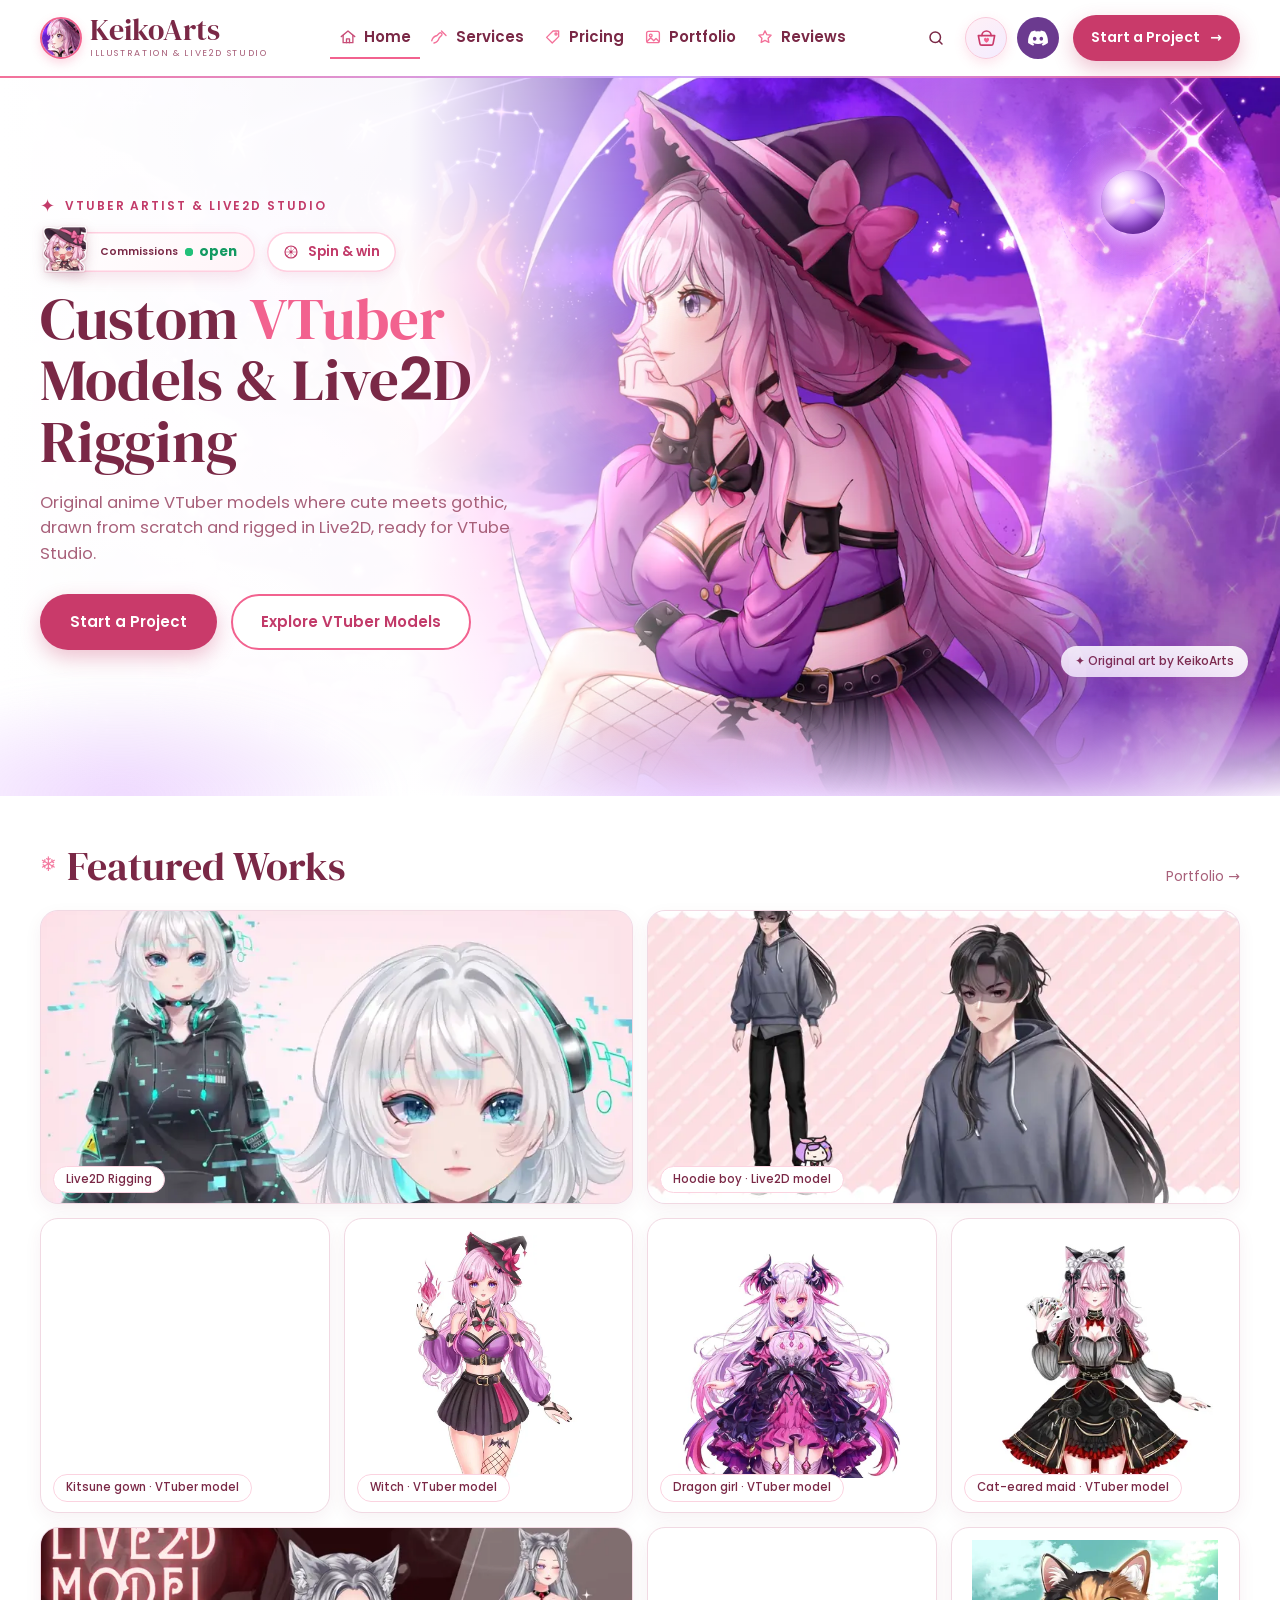
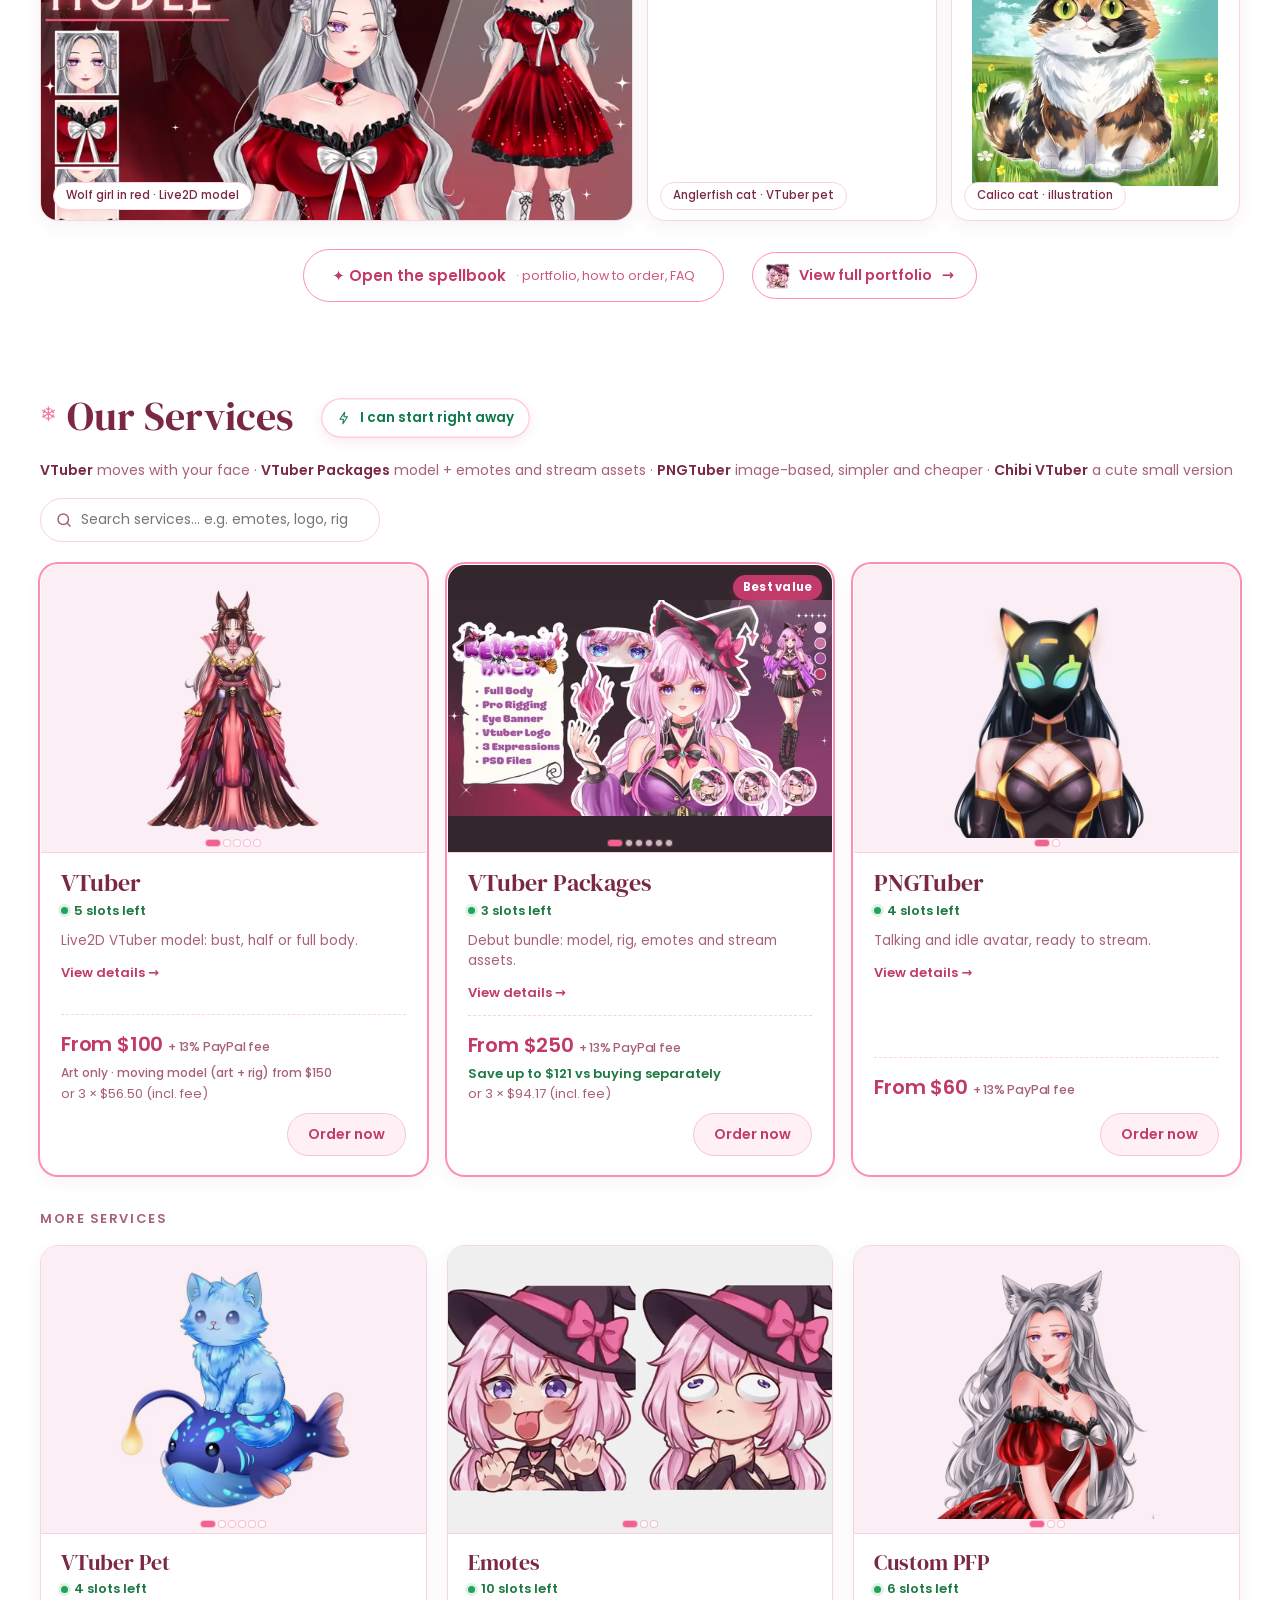
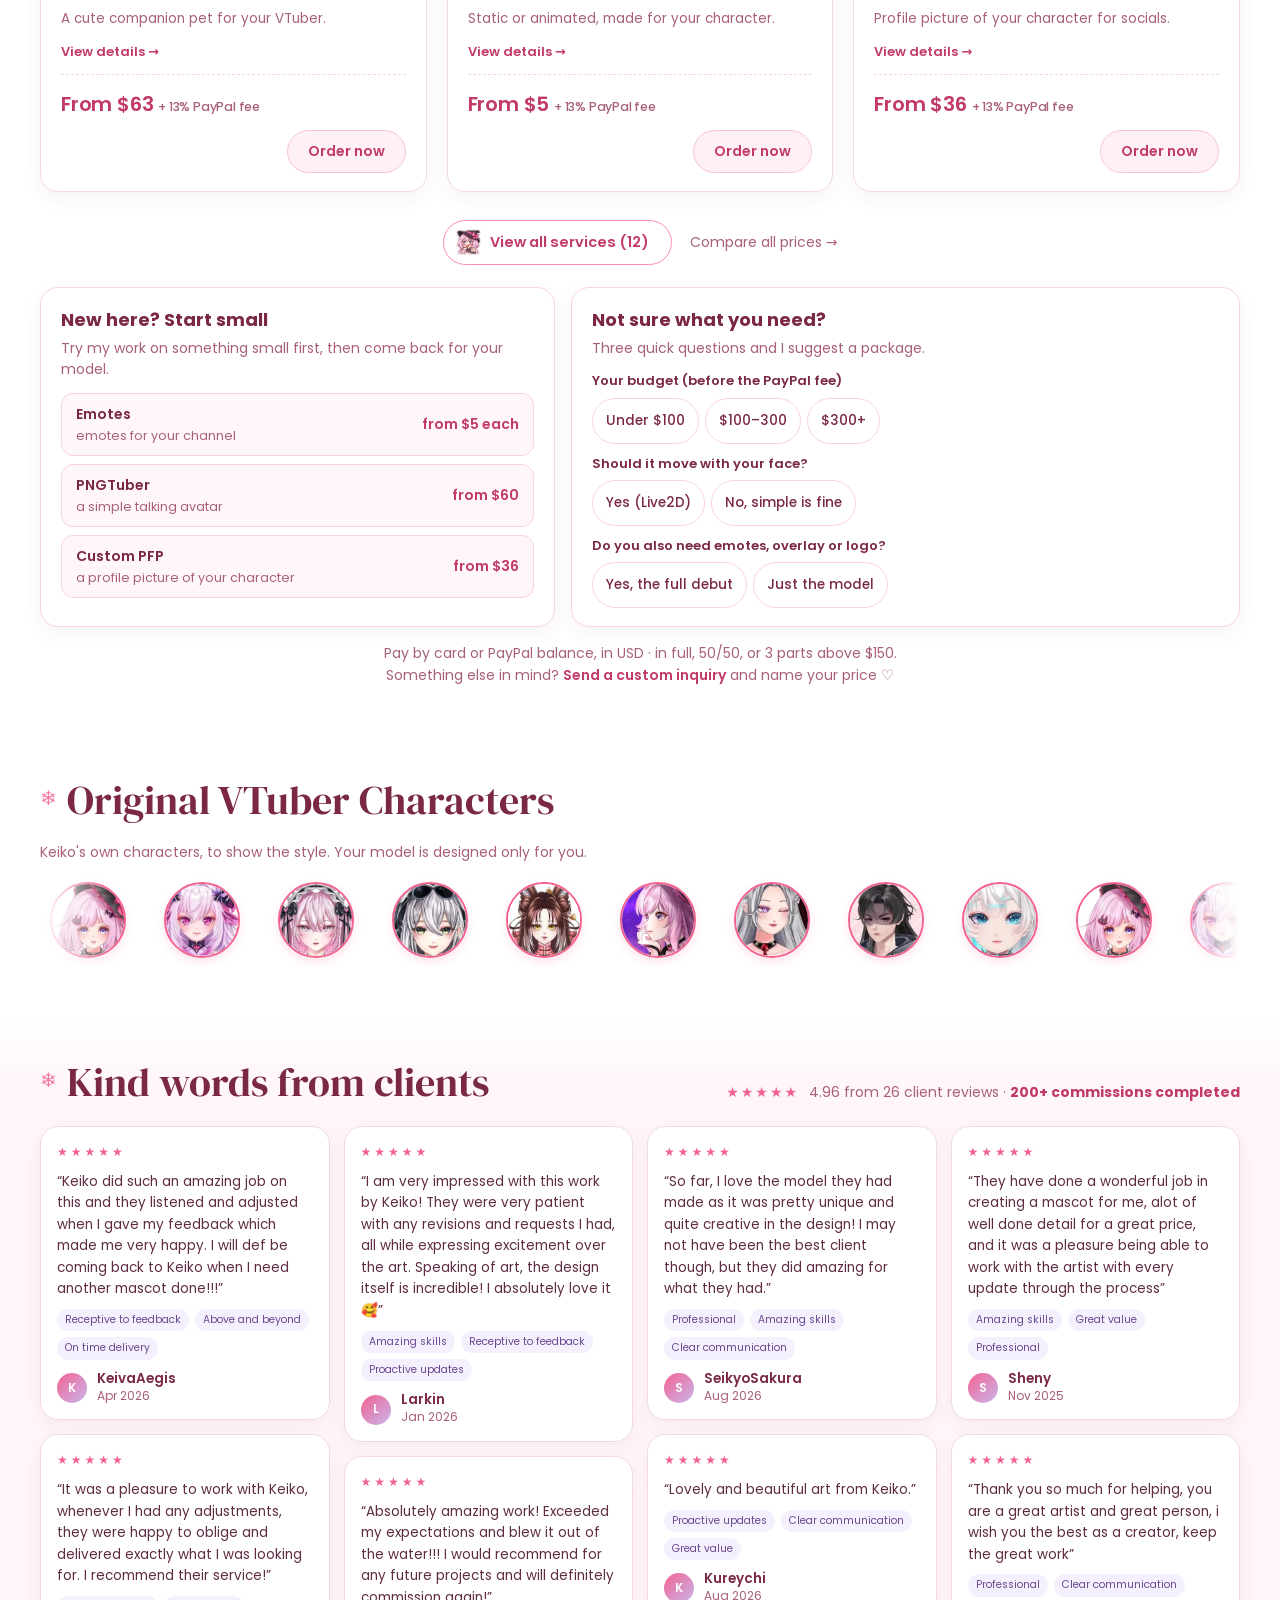
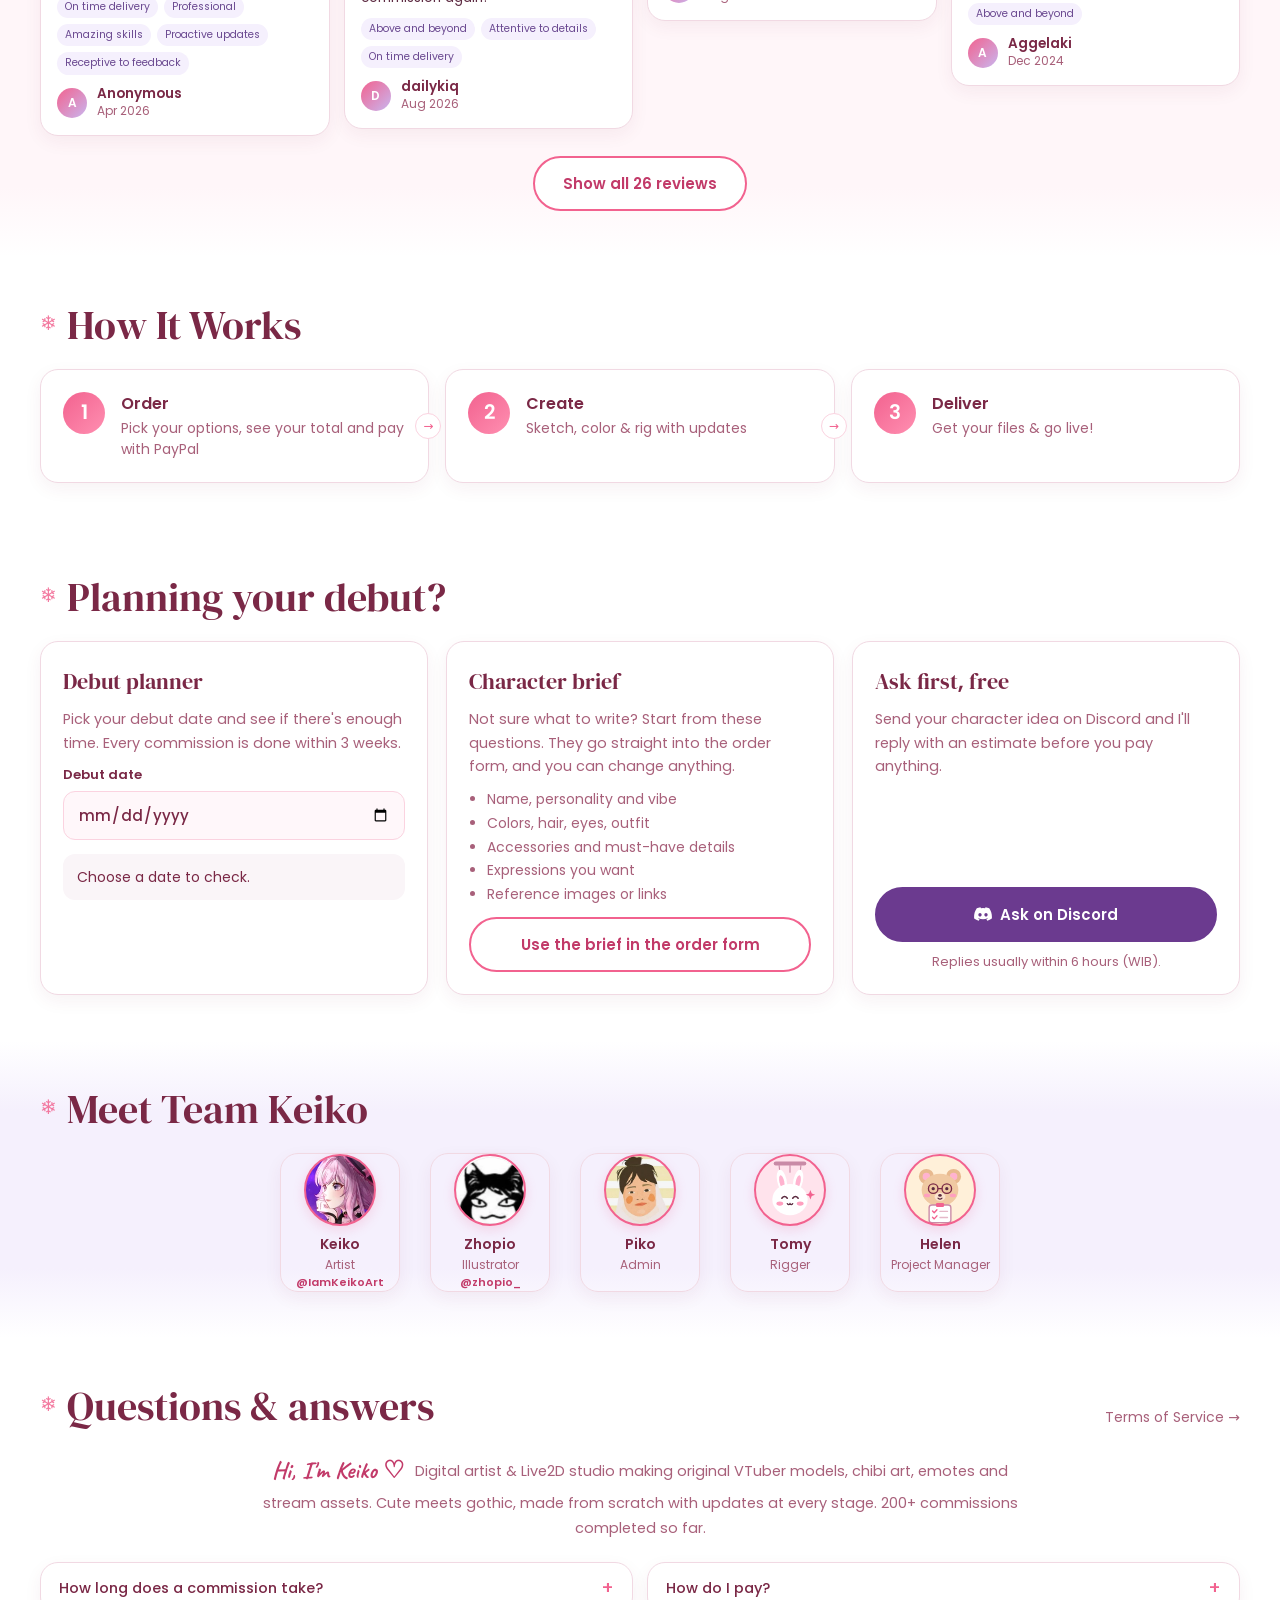
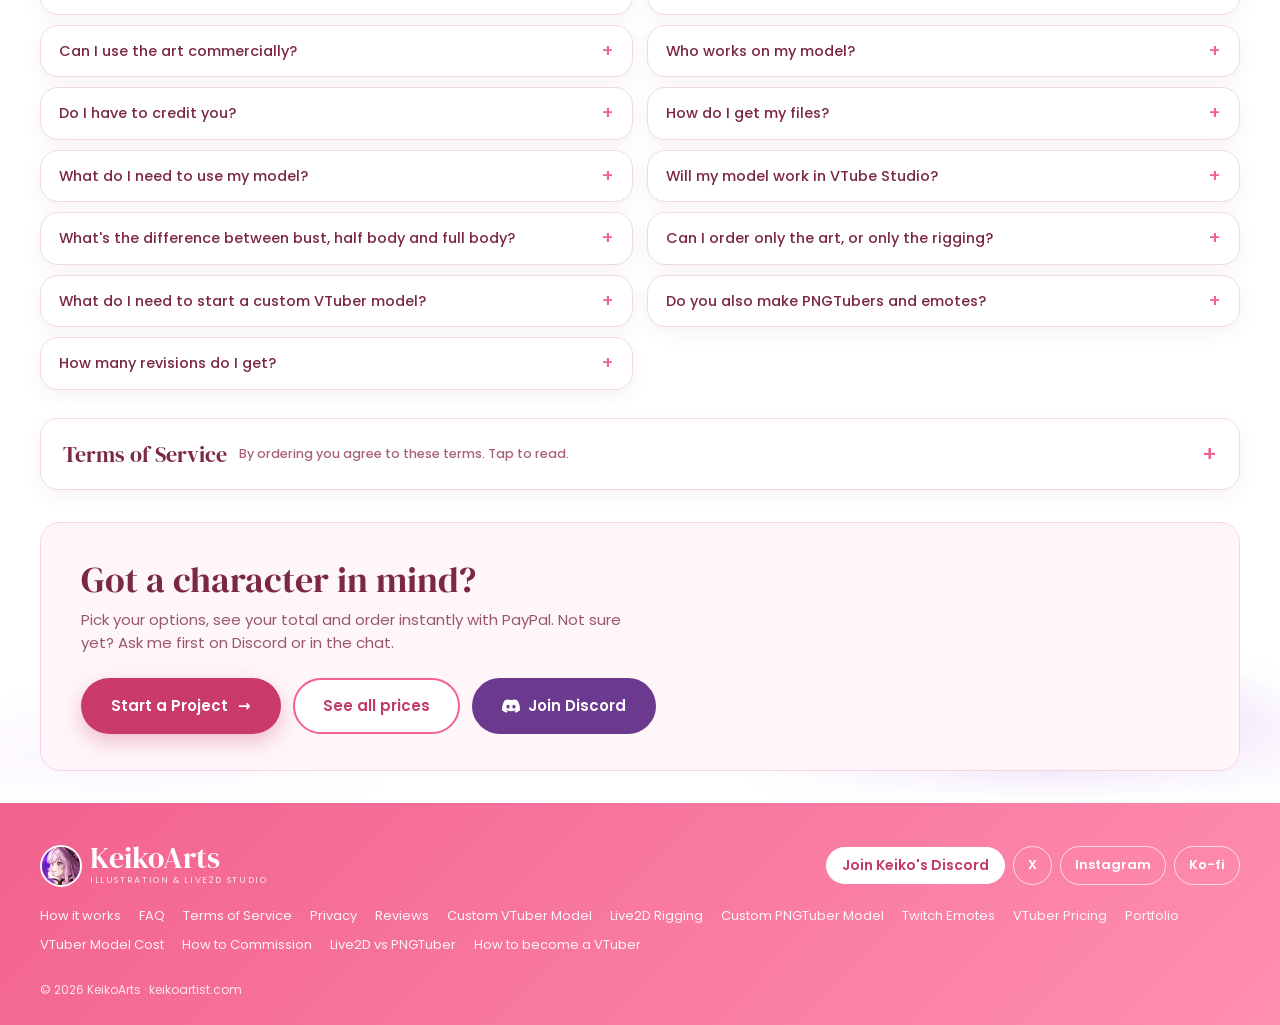
==== commit 02fff006: "Service cards: price notes each on their own line, button drops below when space is short, shorter l" ====
--- a/index.html
+++ b/index.html
@@ -1728,6 +1728,28 @@
 .psave{display:block;font-size:13px;font-weight:600;color:#1d7a43;margin-top:2px}
 .sec-sub{flex-basis:100%;margin:4px 0 0;font-size:14px;color:var(--muted)}
 .ty-where{font-size:13.5px;color:var(--muted);margin:8px 0 0;line-height:1.5}
+
+/* phones: the two helper cards fold into tappable rows, so the services section stays short */
+.bh-tg{border:0;background:none;padding:0;margin:0;font:inherit;color:inherit;text-align:left;display:block;width:100%;cursor:default}
+@media (max-width:767px){
+  .buy-help{gap:10px;margin-top:16px}
+  .bh-card{padding:14px 16px}
+  .bh-card h3{margin:0}
+  .bh-tg{cursor:pointer;position:relative;padding-right:28px}
+  .bh-tg::after{content:"+";position:absolute;right:0;top:50%;transform:translateY(-50%);font:600 20px/1 Poppins,sans-serif;color:var(--pink)}
+  .bh-card.open .bh-tg::after{content:"–"}
+  .bh-card:not(.open)>:not(h3){display:none}
+  .bh-card.open>p{margin-top:6px}
+}
+
+/* card price block: price line, then the notes (art only, savings, installments) each on its own line */
+#services .card .card-foot{flex-wrap:wrap;row-gap:10px}
+#services .card .price{flex-wrap:wrap;justify-content:flex-start;align-items:baseline;column-gap:6px;min-width:0;flex:1 1 220px}
+#services .card .card-foot .req{margin-left:auto!important}
+@media (max-width:767px){#services .card .price{flex:none}#services .card .price>b{flex:0 1 auto;min-width:0;white-space:normal}#services .card .price .ptax{display:block;margin-top:2px}#services .card .card-foot .req{margin-left:0!important}}
+#services .card .price>b{flex:none}
+.price .psave,.price .pinst{display:block;flex-basis:100%;line-height:1.35}
+.price .psave{margin-top:4px}
 </style>
 </head>
 <body>
@@ -1853,12 +1875,12 @@
     <div class="sec-more"><button type="button" class="btn btn-ghost" id="svcAll" aria-expanded="false">View all services (12)</button><a href="/vtuber-pricing/" class="link arrow">Compare all prices </a></div>
     <div class="buy-help">
       <div class="bh-card" id="startSmall">
-        <h3>New here? Start small</h3>
+        <h3><button type="button" class="bh-tg" aria-expanded="false">New here? Start small</button></h3>
         <p>Try my work on something small first, then come back for your model.</p>
         <div class="bh-list" id="startSmallList"></div>
       </div>
       <div class="bh-card" id="fitQuiz">
-        <h3>Not sure what you need?</h3>
+        <h3><button type="button" class="bh-tg" aria-expanded="false">Not sure what you need?</button></h3>
         <p>Three quick questions and I suggest a package.</p>
         <div class="fq" id="fq">
           <div class="fq-q"><span>Your budget (before the PayPal fee)</span><div class="chips" data-q="b"><button type="button" data-v="low">Under $100</button><button type="button" data-v="mid">$100–300</button><button type="button" data-v="high">$300+</button></div></div>
@@ -2091,8 +2113,8 @@
     <div class="sec-head"><h2 class="serif">Questions &amp; answers</h2><a href="#tos" class="link arrow">Terms of Service </a></div>
     <p class="about-line" id="about"><b>Hi, I'm Keiko ♡</b> Digital artist &amp; Live2D studio making original VTuber models, chibi art, emotes and stream assets. Cute meets gothic, made from scratch with updates at every stage. 200+ commissions completed so far.</p>
     <div class="faq-grid">
-      <details><summary>How long does a commission take?</summary><p>VTuber models take 2–3 weeks (3 weeks at most), depending on complexity and the queue. Smaller pieces like PFPs, emotes and banners take about 3–7 days. Each service shows its estimate in the order form.</p></details>
-      <details><summary>How do I pay?</summary><p>Choose your options, see your total and send the order form, then pay right away with the PayPal button: card or PayPal balance, in USD. For a Custom Inquiry I confirm the price with you first and then email your invoice. Larger projects can be split into installments (50% upfront, 50% before delivery).</p></details>
+      <details><summary>How long does a commission take?</summary><p>VTuber models take 2–3 weeks (3 weeks at most), depending on complexity and the queue. Smaller pieces like PFPs, emotes and banners take about 3–7 days. The order form shows your ready-by date.</p></details>
+      <details><summary>How do I pay?</summary><p>Choose your options, see your total and send the order form, then pay right away with the PayPal button: card or PayPal balance, in USD. For a Custom Inquiry I confirm the price with you first and then email your invoice. You can also pay 50% now and 50% when your art is ready, or in 3 payments for orders above $150.</p></details>
       <details><summary>Can I use the art commercially?</summary><p>Yes — streaming, monetized videos and social media are included. Merch / commercial rights are a $30 add-on for any service.</p></details>
       <details><summary>Who works on my model?</summary><p>Team Keiko: the art is drawn by Keiko and our illustrator Zhopio, Tomy does the Live2D rigging, Helen keeps your project on schedule and Piko answers your messages. You can see the team in "Meet Team Keiko".</p></details>
       <details><summary>Do I have to credit you?</summary><p>No, credit is not required. You can use your model and art without mentioning me.</p></details>
@@ -2115,8 +2137,8 @@
       <summary><span class="serif">Terms of Service</span><small>By ordering you agree to these terms. Tap to read.</small></summary>
       <div class="tos">
       <div><h3>1. Ordering</h3><p>Choose your options, send the order form and pay with PayPal. Your slot is secured once payment is received. Custom Inquiry: I reply within 6 hours (WIB, GMT+7) to agree on the price, then email your invoice.</p></div>
-      <div><h3>2. Payment</h3><p>Once the details are confirmed, I send your invoice as a PDF with a one-click PayPal link (card or PayPal balance, USD). Choose full payment, 50/50 (50% upfront, 50% before final files), or 3× installments for orders above $150. A 13% PayPal fee is added on every invoice. Custom orders: you name the price and pay the full invoice upfront.</p></div>
-      <div><h3>3. Process &amp; timeline</h3><p>Sketch → lineart → coloring → (rigging) → delivery. You get progress updates at every stage. Estimated time is shown in the form; rush delivery is available.</p></div>
+      <div><h3>2. Payment</h3><p>Pay right after sending the order form with the PayPal button; the same link is in your email and invoice PDF (card or PayPal balance, USD). Choose full payment, 50/50 (50% upfront, 50% before final files), or 3× installments for orders above $150. A 13% PayPal fee is added on every invoice. Custom Inquiry: you name the price; once we agree, you pay the full invoice upfront. Christmas wheel codes for 10% off come off your total in the order form.</p></div>
+      <div><h3>3. Process &amp; timeline</h3><p>Sketch → lineart → coloring → (rigging) → delivery. You get progress updates at every stage. Every commission is done within 3 weeks (the form shows your ready-by date); rush delivery (+25%) takes about half the time.</p></div>
       <div><h3>4. Revisions</h3><p>Unlimited small revisions during sketch. Up to 2 minor revisions after coloring; major changes after approval may have extra fees.</p></div>
       <div><h3>5. Refunds</h3><p>Full refund before work starts. After the sketch, refunds are based on completed work. No refund after final files are delivered.</p></div>
       <div><h3>6. Usage rights</h3><ul><li>Personal and streaming use, monetized content and socials are allowed.</li><li>Merch / commercial rights: $30 add-on for any service.</li><li>The artist keeps copyright. No reselling, no NFT, no AI training.</li></ul></div>
@@ -2417,7 +2439,7 @@
     includes:["Character art split into layers, ready to rig (PSD)","Rigging: head turn, blinking, lip-sync, hair & clothing physics (Art + Rig / Rig only)","VTube Studio file, ready to stream","Progress updates at every stage"],
     notes:"Choose bust, half or full body. Complex designs (wings, many accessories) may cost a bit more." },
   "VTuber Packages": { about:"All-in-one debut bundle so you can go live with a complete, matching set.",
-    includes:["Live2D model art + rig","Emotes, background and overlay (Debut and up)","PFP, VTuber logo and stream screens (Full Debut)","One consistent style across all assets"],
+    includes:["Live2D model art + rig + 3 expressions","Emotes: 3 in Starter, 6 in Debut and Full Debut","PFP (Starter and Full Debut)","Background and overlay (Debut and up)","VTuber logo and stream screens (Full Debut)","One consistent style across all assets"],
     notes:"Best value if you're preparing a debut." },
   "Background": { about:"Original stream background drawn to match your character and channel vibe.",
     includes:["1 scene, 1920×1080 PNG","Blurred & clean versions on request","Animated loop option (MP4/WebM)"],
@@ -2469,7 +2491,7 @@
     table: { cols:["Bust","Half","Full"], rows:[["Art only",[0,1,2]],["Art + Rig",[3,4,5]],["Rig only",[6,7,8]]] },
     addons:   [ ["Extra expression / toggle", 20], ["Hand toggle", 30], ["VBridger", 200], ["Extra outfit", 100], ["Extra hairstyle", 100], ["Commercial / merch rights", 30] ] },
   "VTuber Packages": { from: 250, eta: "2–3 weeks",
-    packages: [ ["Starter · Bust up", 250, "Bust-up model art + Live2D rig + 3 expressions"],
+    packages: [ ["Starter · Bust up", 250, "Bust-up model art + Live2D rig + 3 expressions + 3 emotes + PFP"],
                 ["Debut · Half body", 380, "Half-body model + rig + 3 expressions + 6 emotes + 1 background + overlay"],
                 ["Full Debut · Full body", 520, "Full-body model + rig + 3 expressions + 6 emotes + background + overlay + PFP + VTuber logo + stream screens"] ],
     addons:   [ ["Extra emote", 5], ["Extra outfit", 40], ["VTuber pet", 55], ["Commercial / merch rights", 30] ] },
@@ -2507,6 +2529,6 @@
 };
 /* ========================================================== */
 </script>
-<script src="assets/app.js?v=32d176fc" defer></script>
+<script src="assets/app.js?v=f112de74" defer></script>
 </body>
 </html>
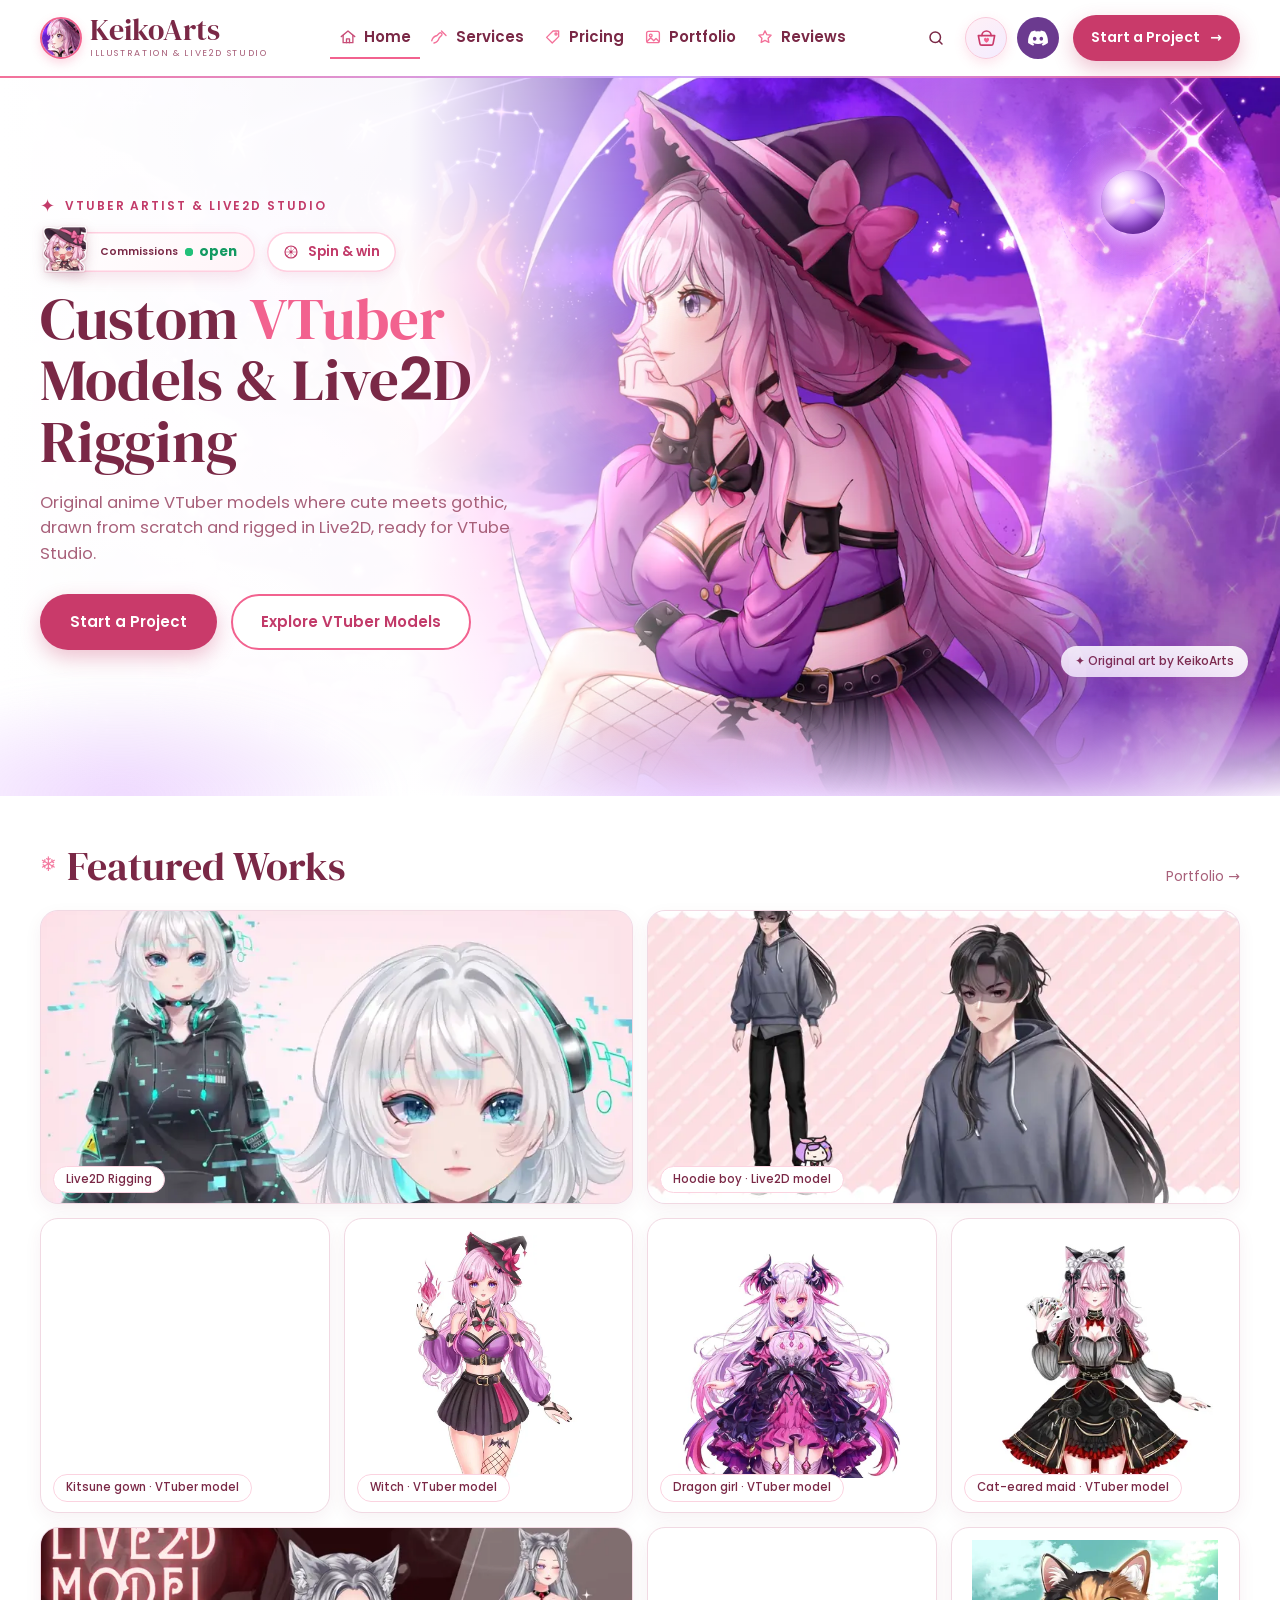
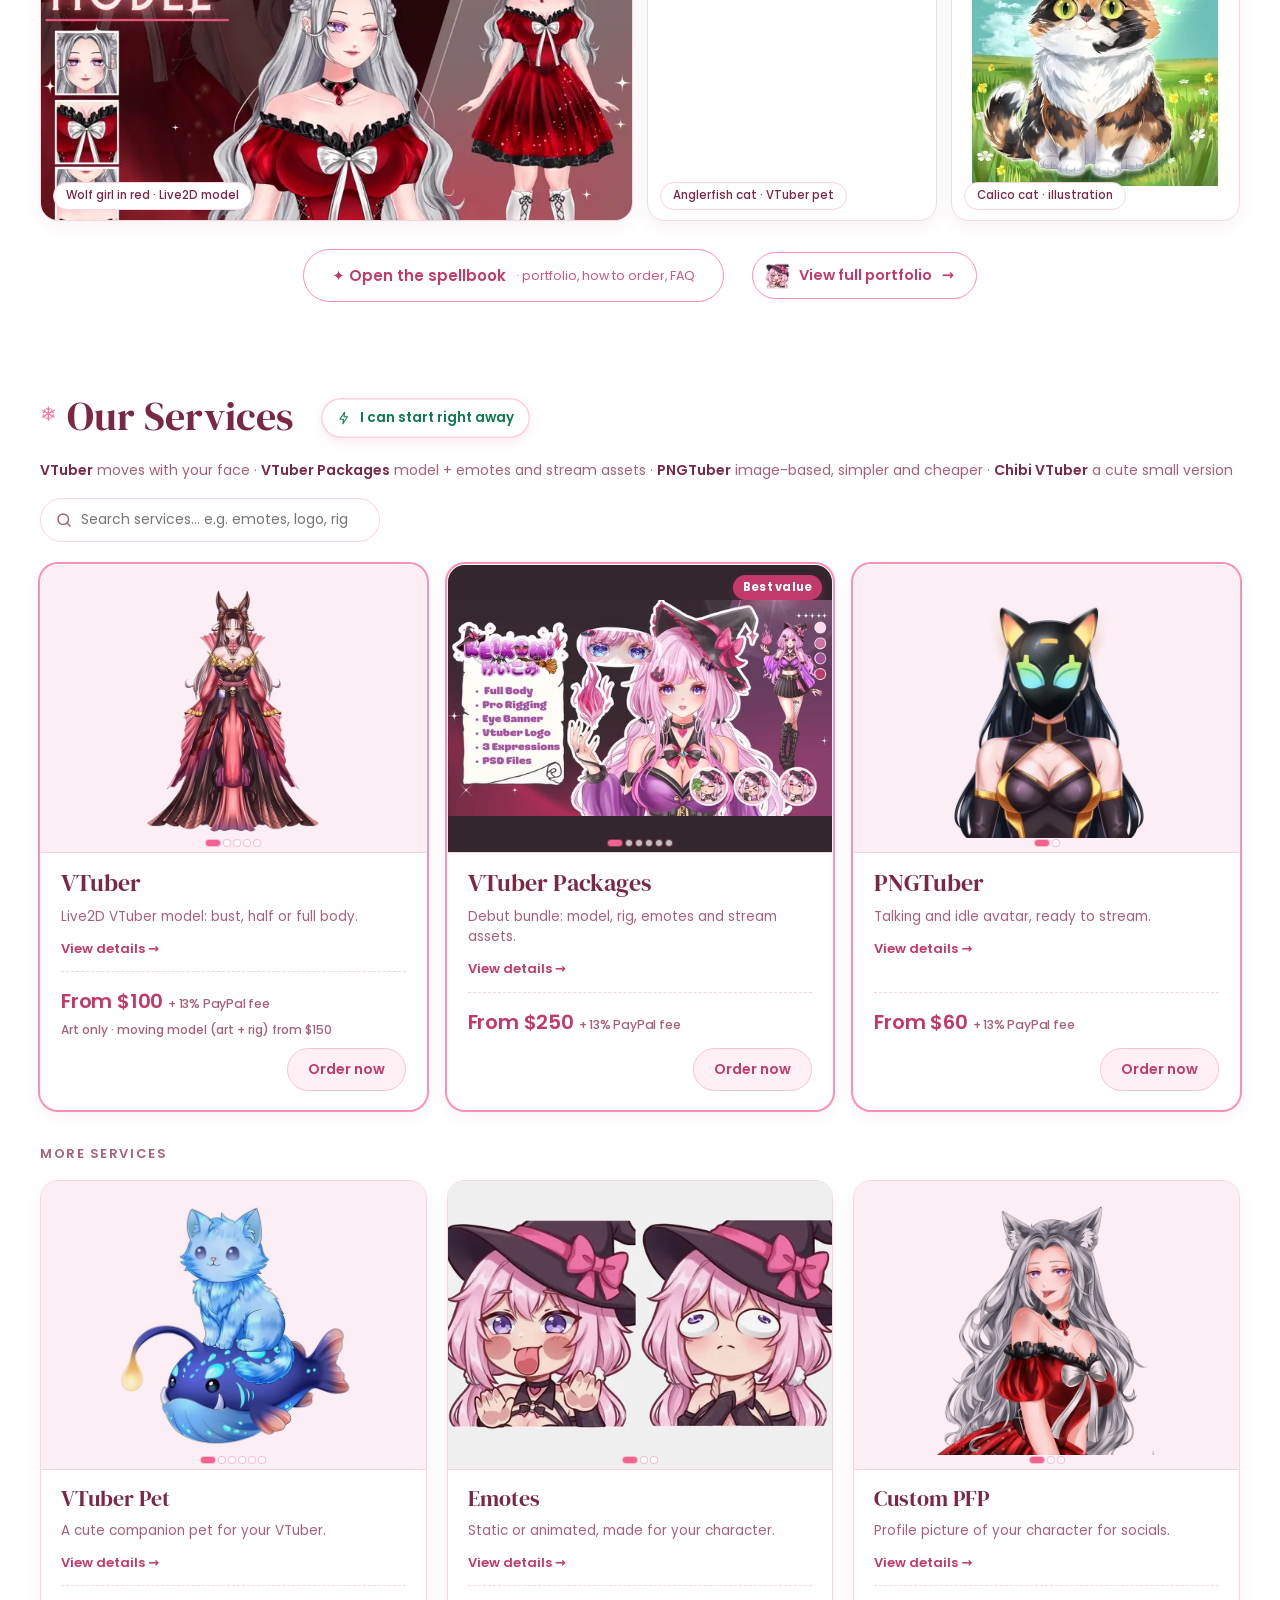
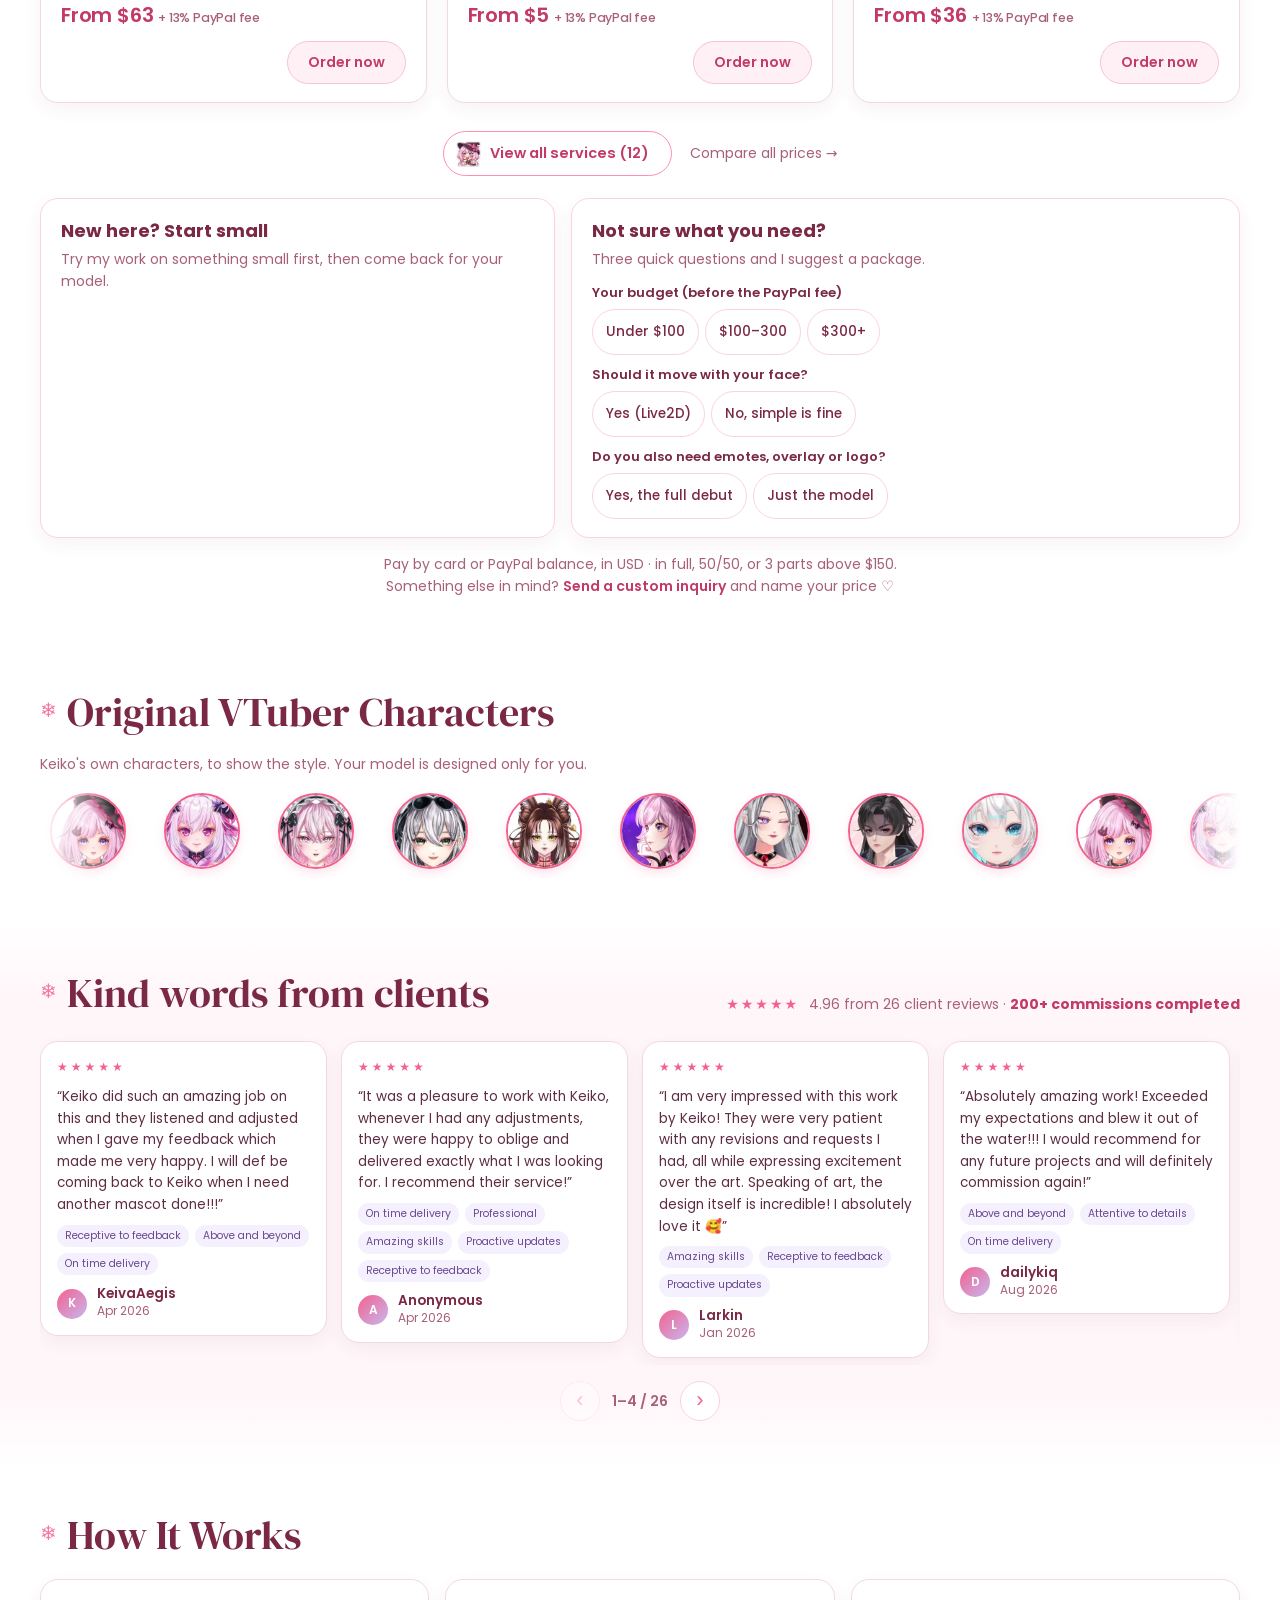
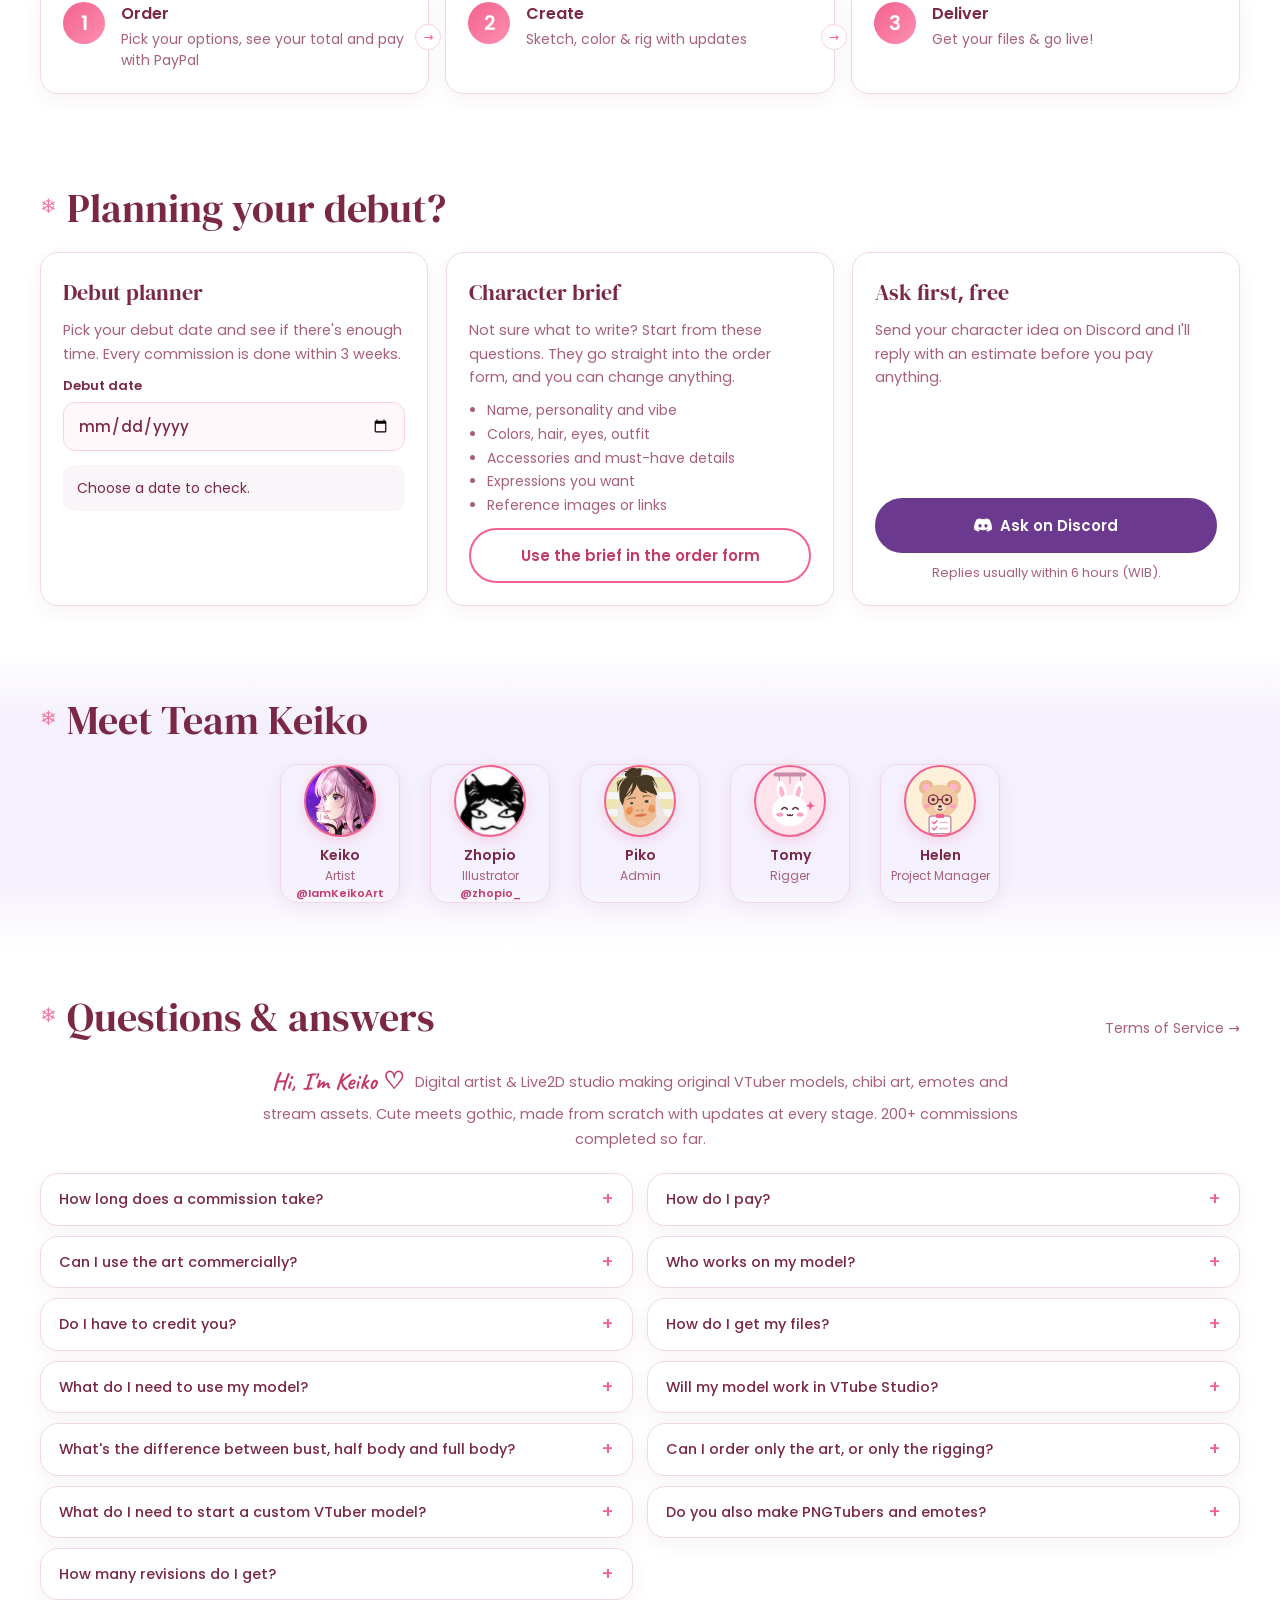
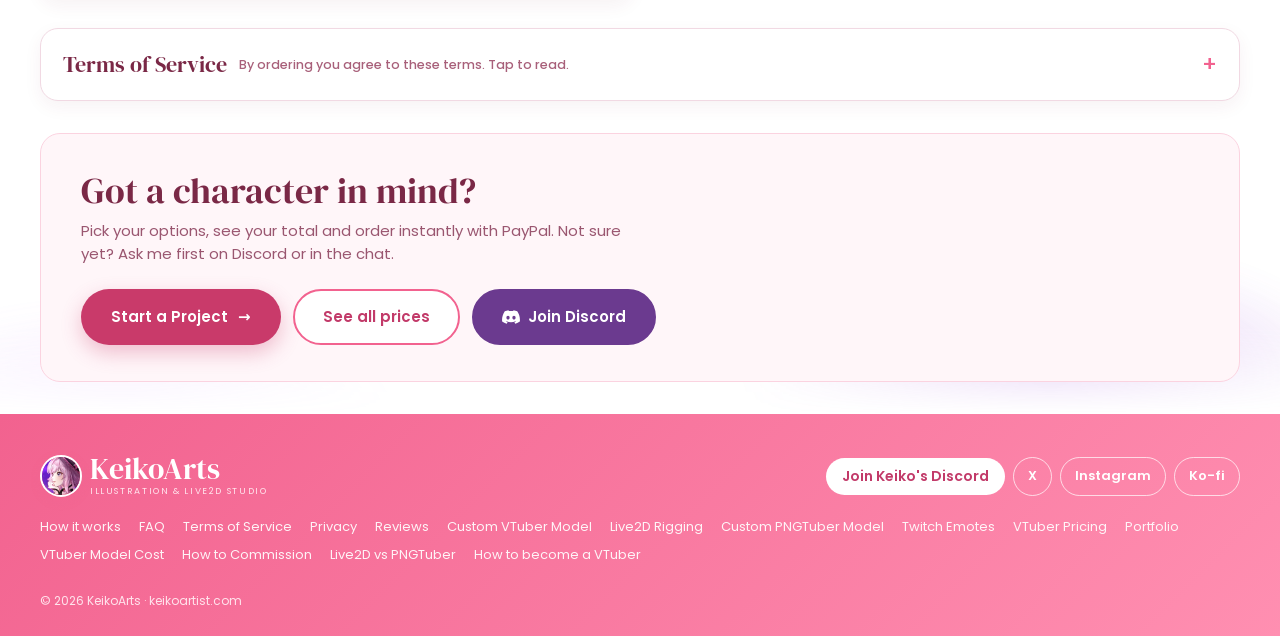
==== commit 72186276: "Reviews slide sideways on every screen (4/3/2/1 per view) with arrows and counter Co-Authored-By: Cl" ====
--- a/index.html
+++ b/index.html
@@ -1688,7 +1688,6 @@
 .ci-save{justify-self:start;border:0;background:none;padding:2px 0;margin-top:2px;color:#6b3a8f;font:500 13px Poppins,sans-serif;cursor:pointer;text-decoration:underline;text-underline-offset:3px}
 .saved{margin-top:6px}.saved h4{font-size:14px;margin:0 0 8px;color:var(--muted)}.saved[hidden]{display:none}.saved .ci{opacity:.85;background:#fffafc}
 .rv-more{text-align:center;margin-top:20px}
-@media (min-width:768px){.rv-grid:not(.all) .rv-card:nth-child(n+9){display:none}}
 @media (max-width:767px){.rv-more{display:none}}
 .kc-dc{color:inherit;font-weight:600;text-decoration:underline;text-underline-offset:2px}
 
@@ -1750,6 +1749,19 @@
 #services .card .price>b{flex:none}
 .price .psave,.price .pinst{display:block;flex-basis:100%;line-height:1.35}
 .price .psave{margin-top:4px}
+
+/* reviews slide sideways on every screen (owner, 25 Nov 2026): 4 cards on wide screens, 3 on laptops, 2 on tablets, 1 on phones */
+@media (min-width:768px){
+  .rv-grid{columns:auto!important;display:flex;align-items:flex-start;gap:16px;overflow-x:auto;overflow-y:hidden;scroll-snap-type:x mandatory;overscroll-behavior-x:contain;padding:4px 2px 8px;scrollbar-width:none}
+  .rv-grid::-webkit-scrollbar{display:none}
+  .rv-card{flex:0 0 calc((100% - 48px)/4);margin:0!important;scroll-snap-align:start}
+  .rv-nav{display:flex;align-items:center;justify-content:center;gap:12px;margin-top:16px}
+  .rv-prev,.rv-next{width:40px;height:40px;border-radius:50%;border:1px solid var(--line);background:#fff;color:var(--pink);font-size:22px;line-height:1;display:grid;place-items:center;cursor:pointer;padding:0 0 3px}
+  .rv-prev:disabled,.rv-next:disabled{opacity:.35;cursor:default}
+}
+@media (min-width:768px) and (max-width:1099px){.rv-card{flex-basis:calc((100% - 32px)/3)}}
+@media (min-width:768px){.rv-grid{transition:height .3s ease}}
+@media (min-width:768px) and (max-width:899px){.rv-card{flex-basis:calc((100% - 16px)/2)}}
 </style>
 </head>
 <body>
@@ -2049,7 +2061,6 @@
         <ul class="rv-tags"><li>On time delivery</li><li>Amazing skills</li><li>Attentive to details</li></ul>
       </figure>
     </div>
-    <div class="rv-more" id="rvMore"><button type="button" class="btn btn-ghost" id="rvMoreBtn"></button></div>
     <div class="rv-nav" aria-label="More reviews"><button type="button" class="rv-prev" aria-label="Previous review">‹</button><div class="rv-dots"></div><button type="button" class="rv-next" aria-label="Next review">›</button></div>
   </div>
 </section>
@@ -2529,6 +2540,6 @@
 };
 /* ========================================================== */
 </script>
-<script src="assets/app.js?v=f112de74" defer></script>
+<script src="assets/app.js?v=7a510f14" defer></script>
 </body>
 </html>
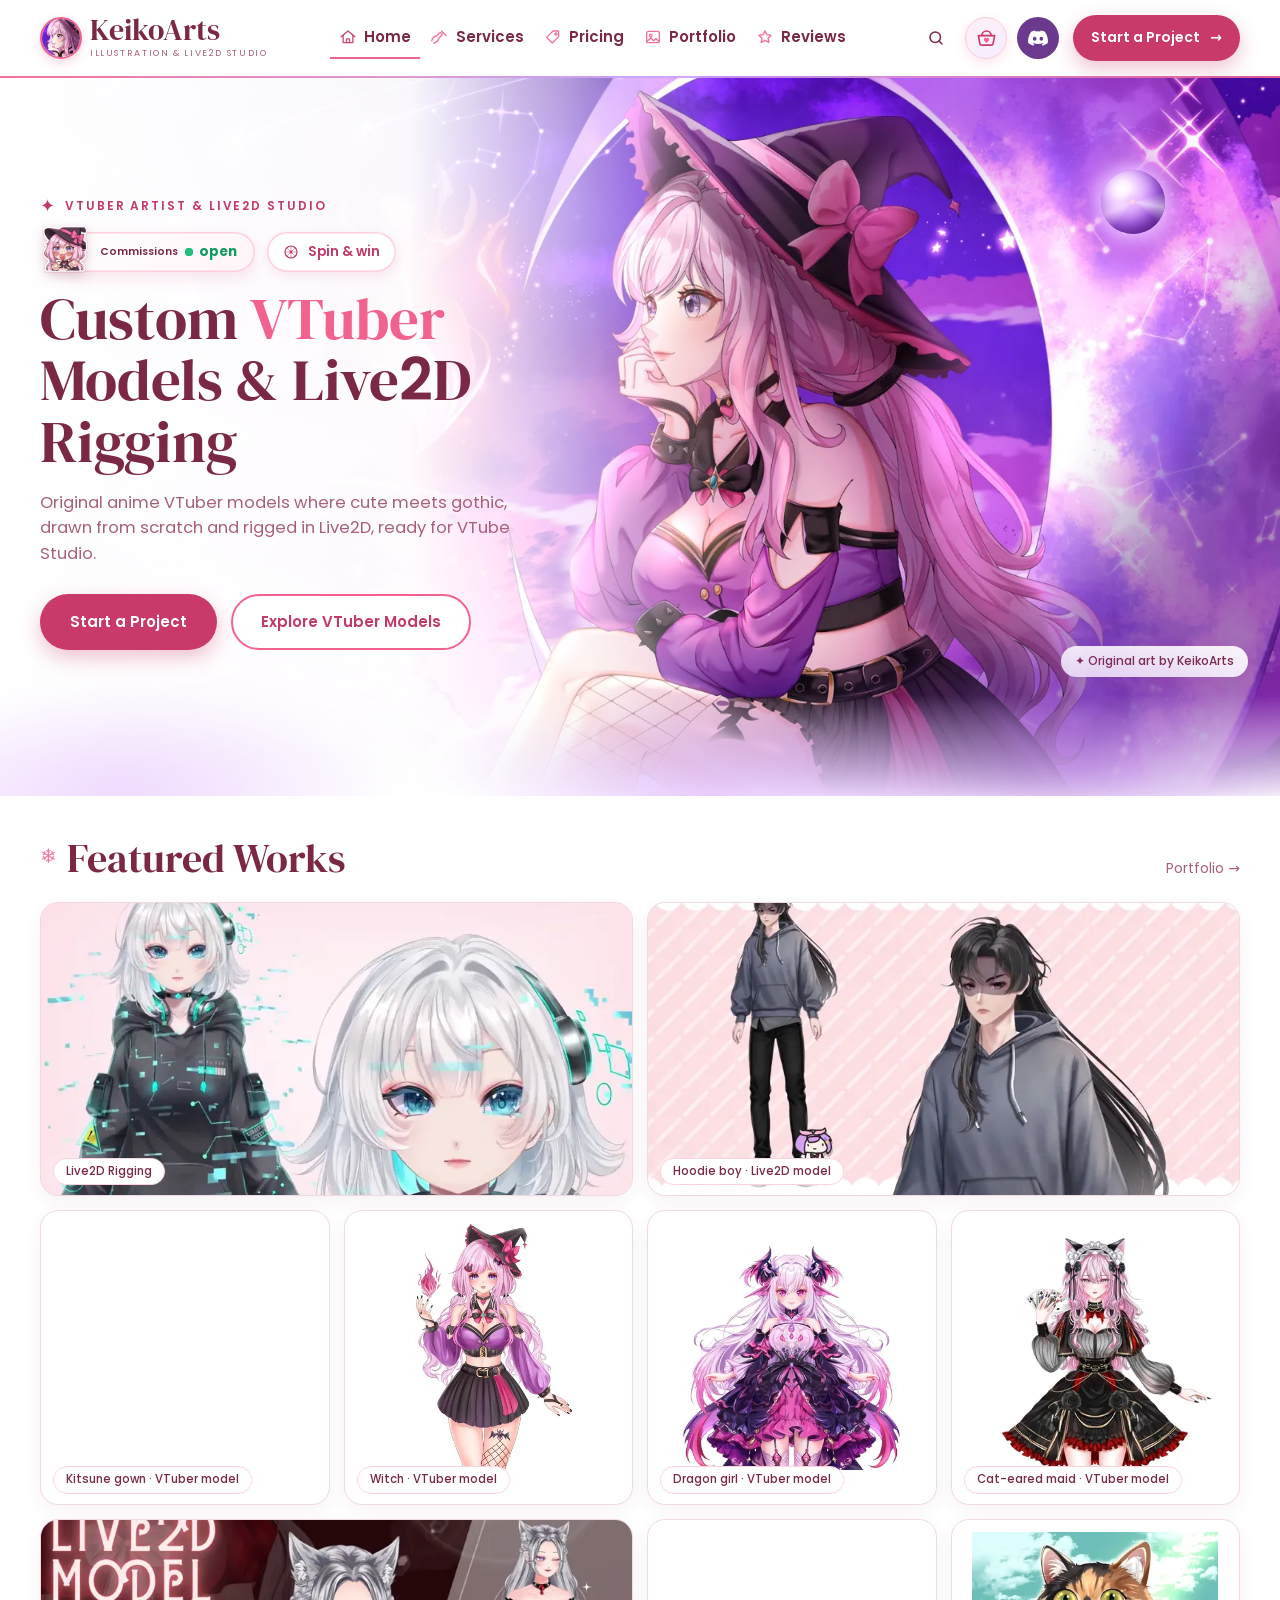
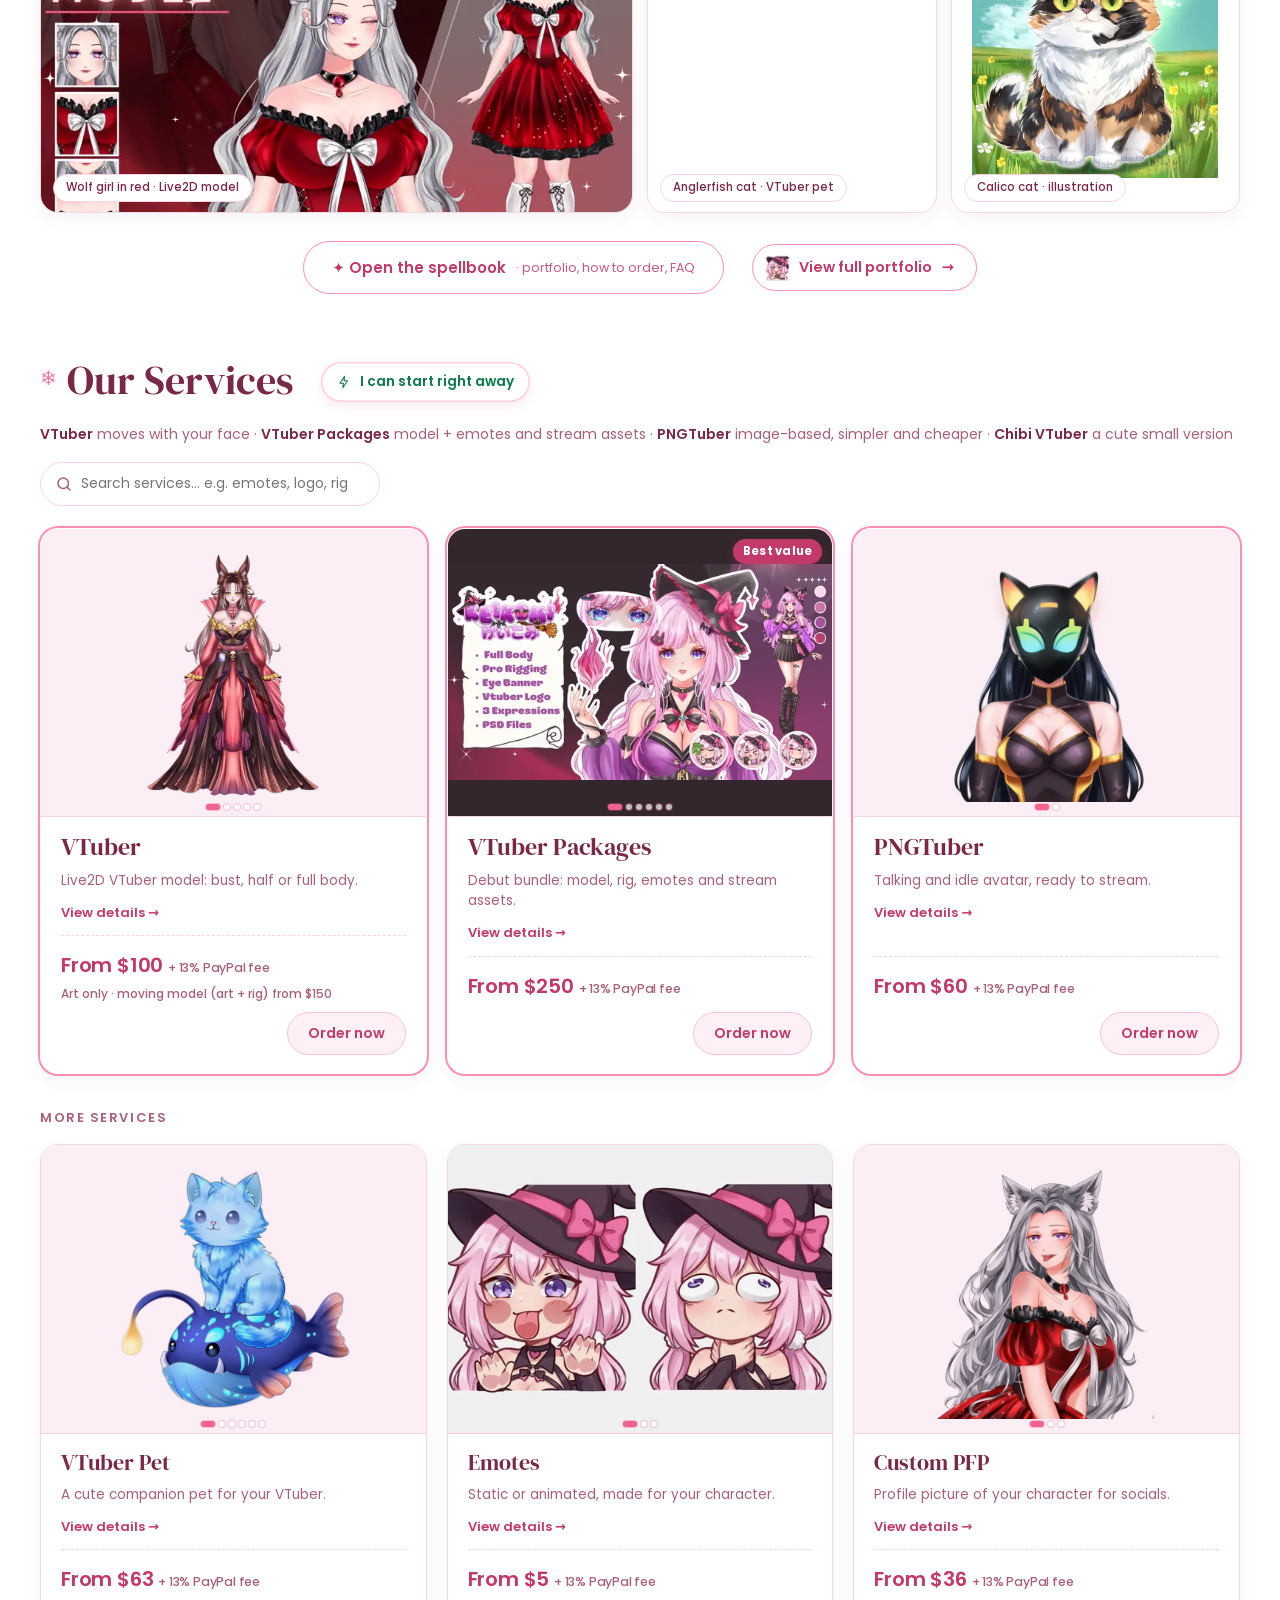
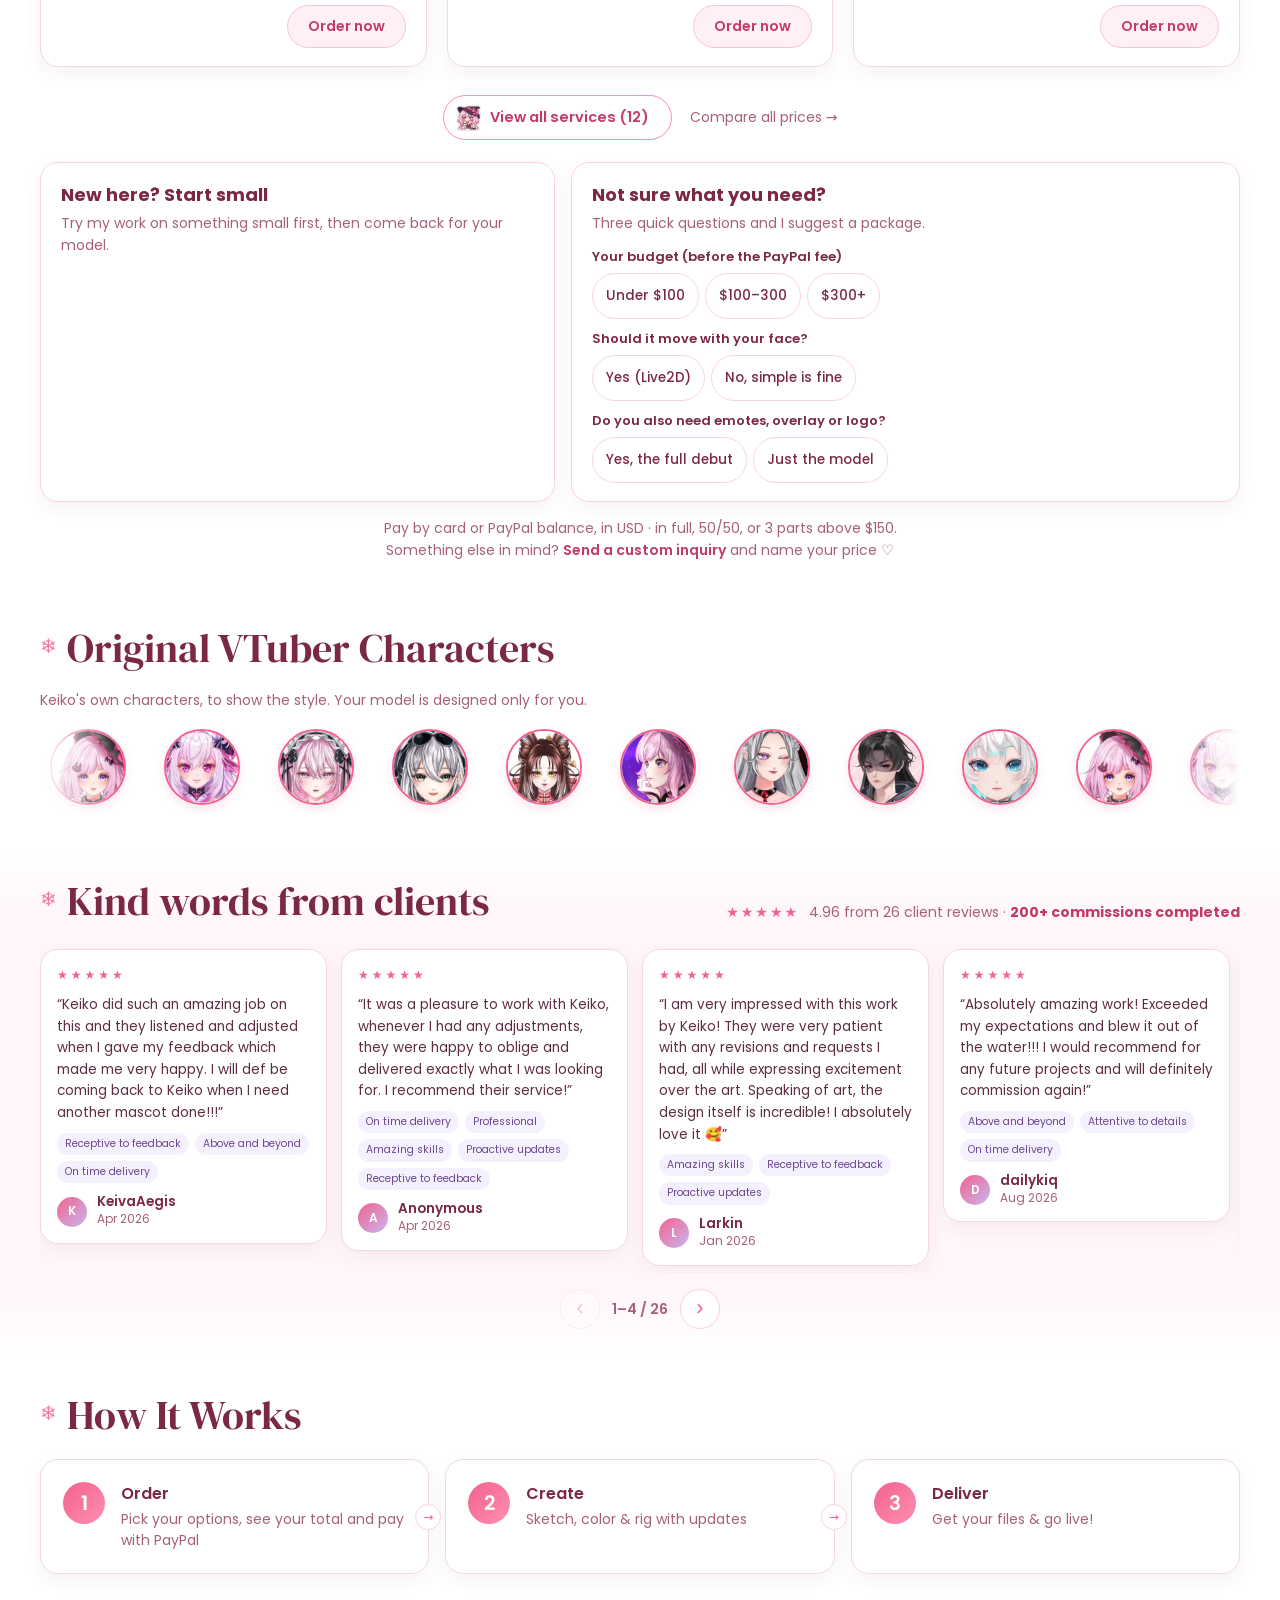
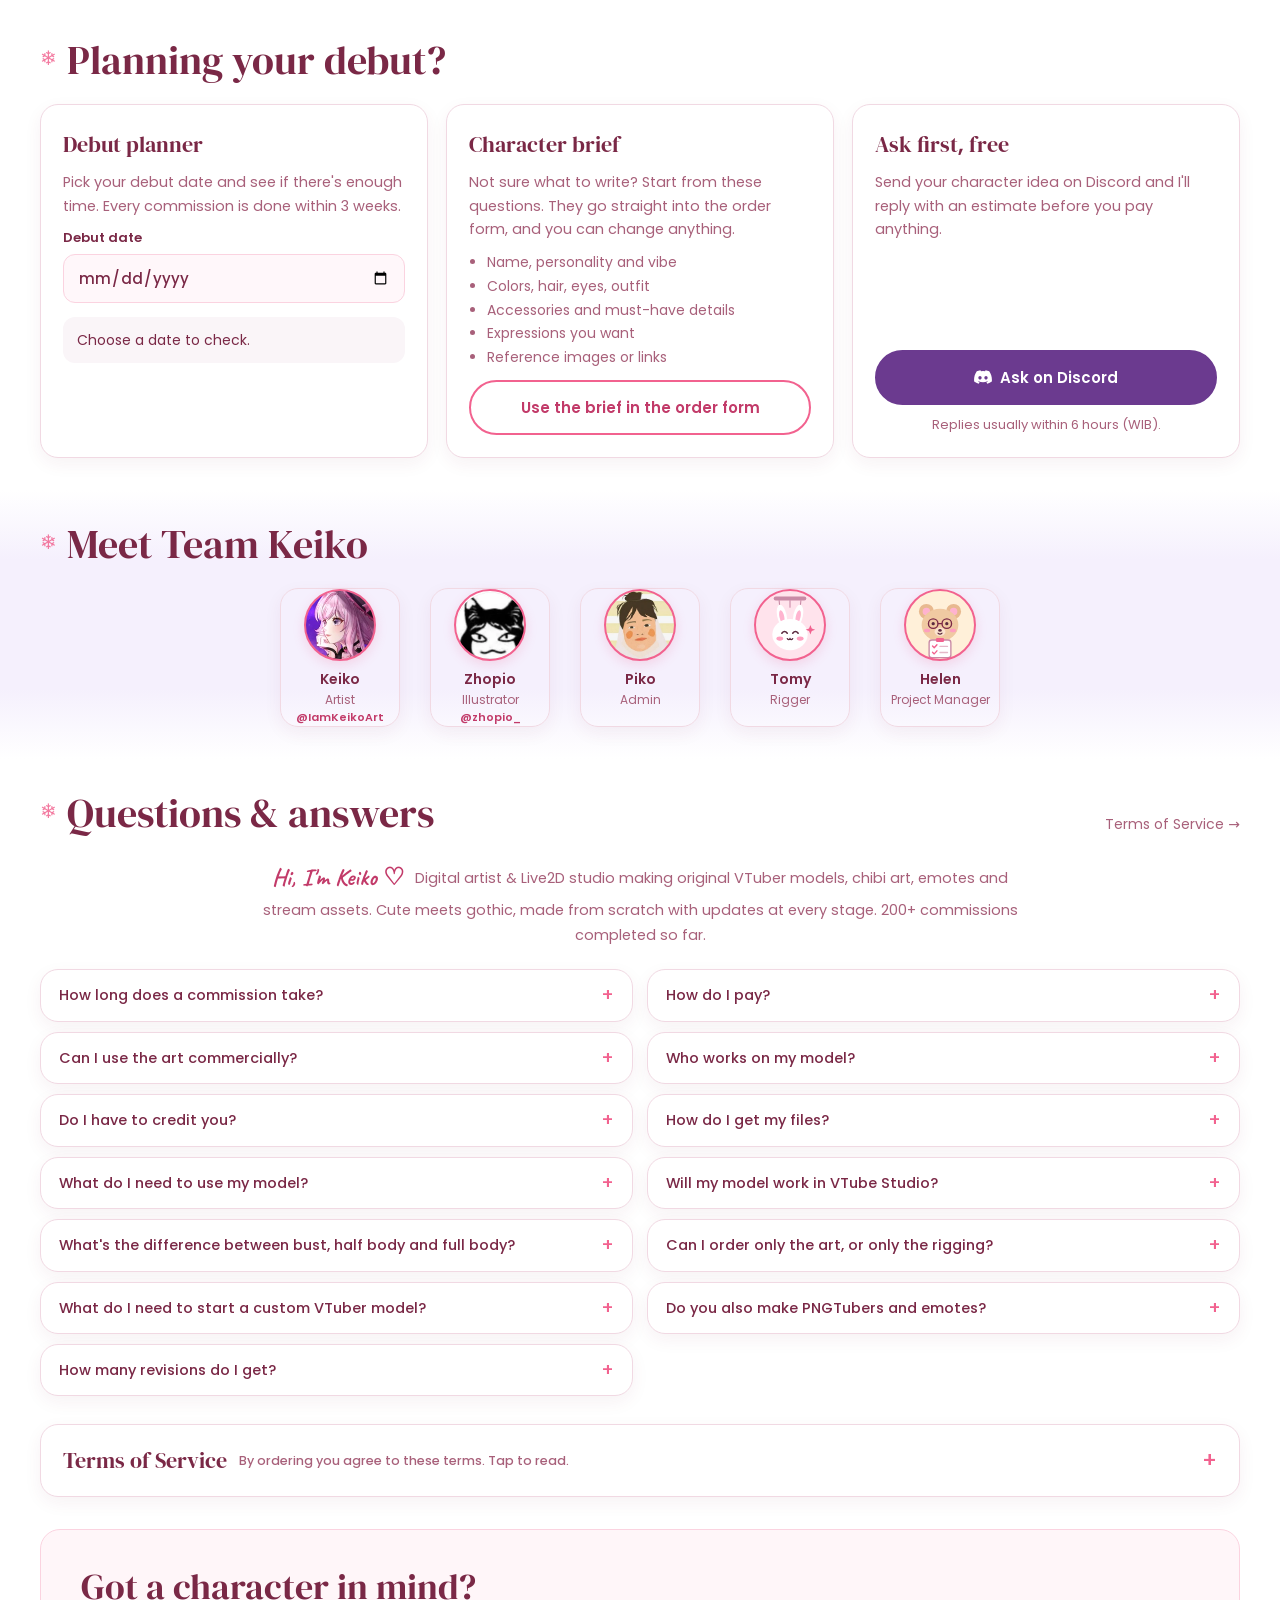
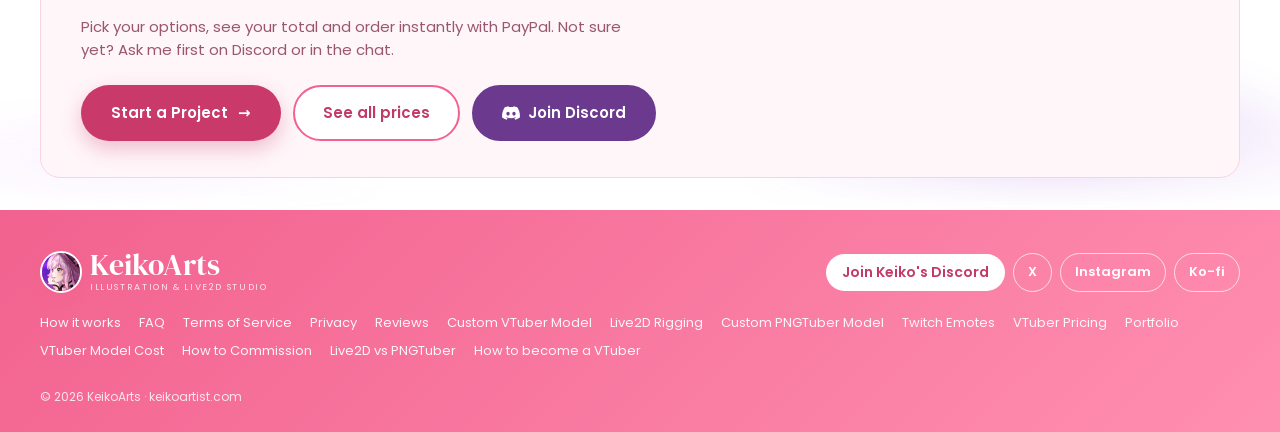
==== commit 32e2e5ff: "Tighter spacing between homepage sections (desktop 92px to 64px, phones 68px to 52px) Co-Authored-By" ====
--- a/index.html
+++ b/index.html
@@ -1028,12 +1028,12 @@
 
 /* ===== polish pass: rhythm, radius, process, FAQ, final CTA ===== */
 :root{--r-card:20px}
-main>section{padding-top:46px!important;padding-bottom:46px!important}
+main>section{padding-top:32px!important;padding-bottom:32px!important}
 main>section#home{padding:0!important}
 main>section#tos{padding-top:0!important;padding-bottom:24px!important}
 main>section#faq{padding-bottom:28px!important}
-.hero + section{padding-top:48px!important}
-@media (max-width:767px){main>section{padding-top:34px!important;padding-bottom:34px!important}.hero + section{padding-top:34px!important}main>section#faq{padding-bottom:20px!important}}
+.hero + section{padding-top:40px!important}
+@media (max-width:767px){main>section{padding-top:26px!important;padding-bottom:26px!important}.hero + section{padding-top:30px!important}main>section#faq{padding-bottom:20px!important}}
 .card,.fw .work,.vm-card,.rv-card,.step,.tos-box,.fc-box{border-radius:var(--r-card)!important}
 @media (min-width:1200px){.hero-grid{grid-template-columns:minmax(0,.86fr) minmax(0,1.14fr)!important;gap:48px!important}}
 /* process */
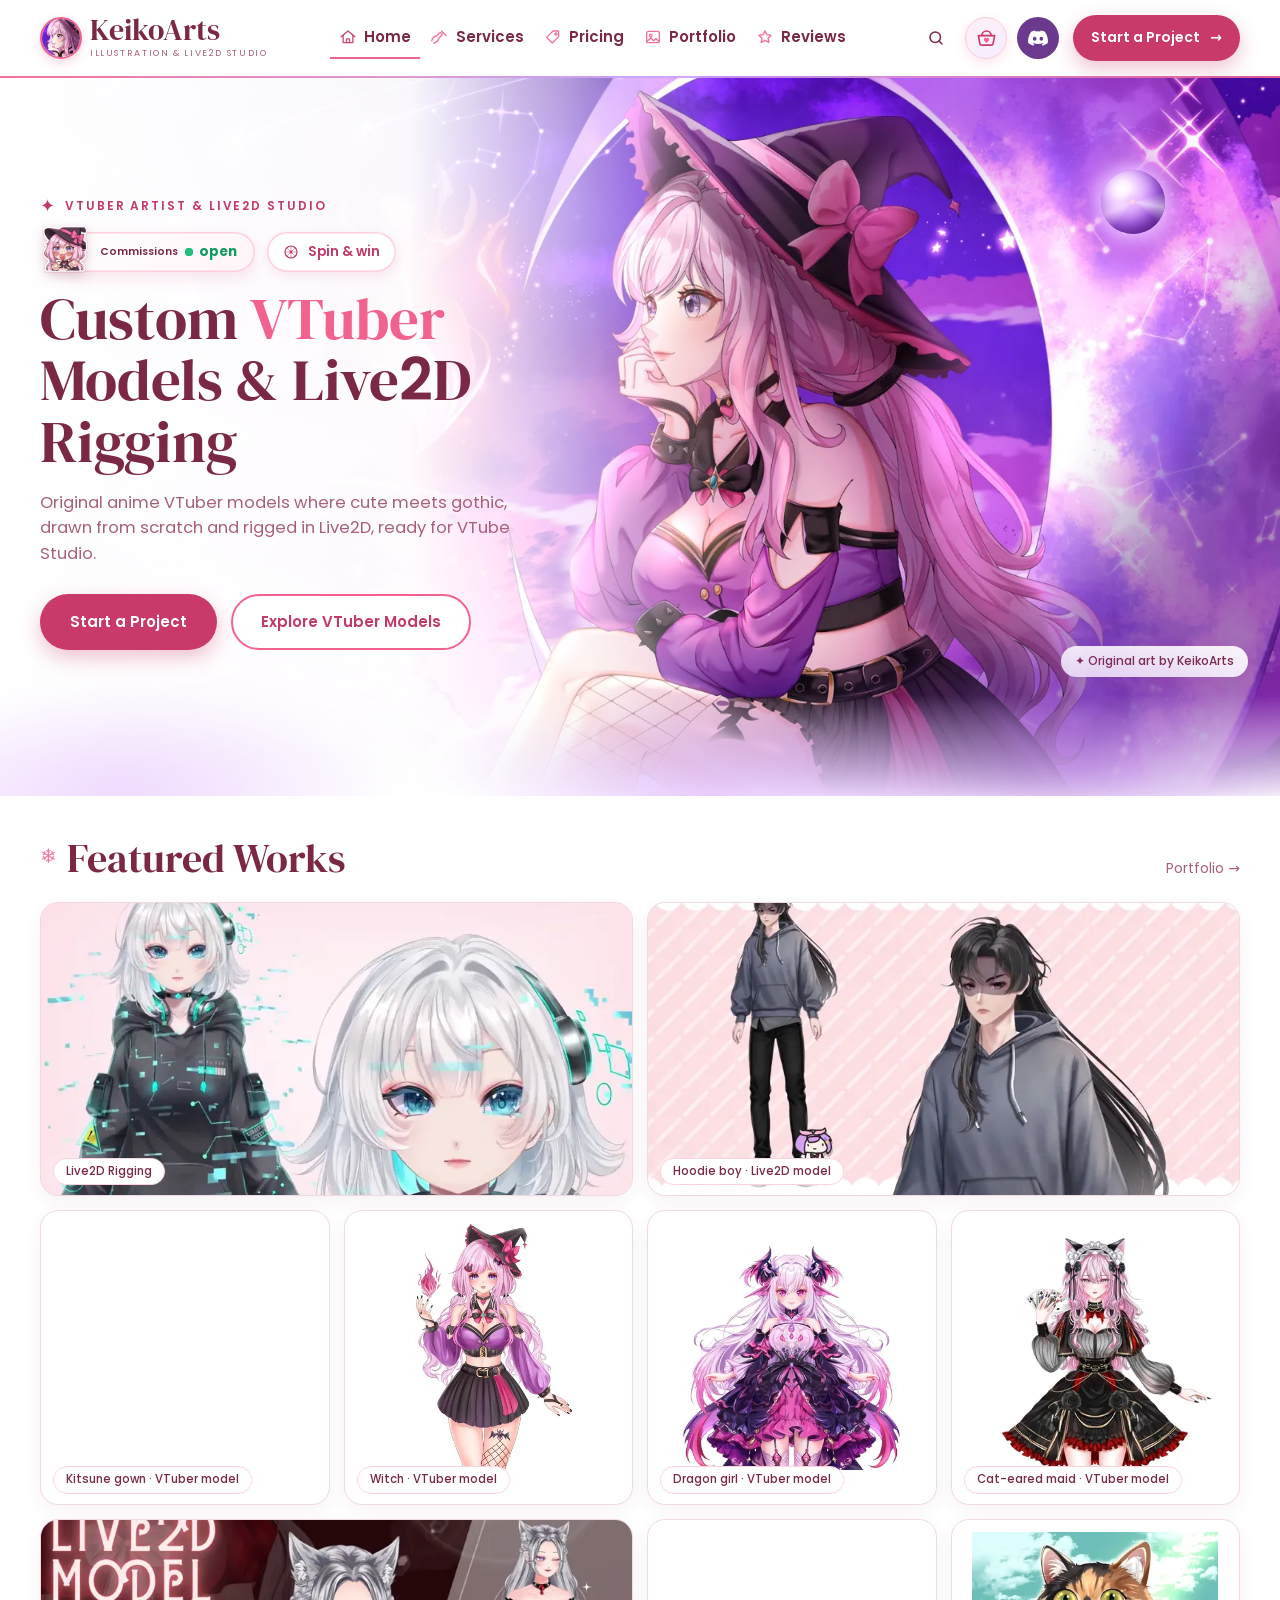
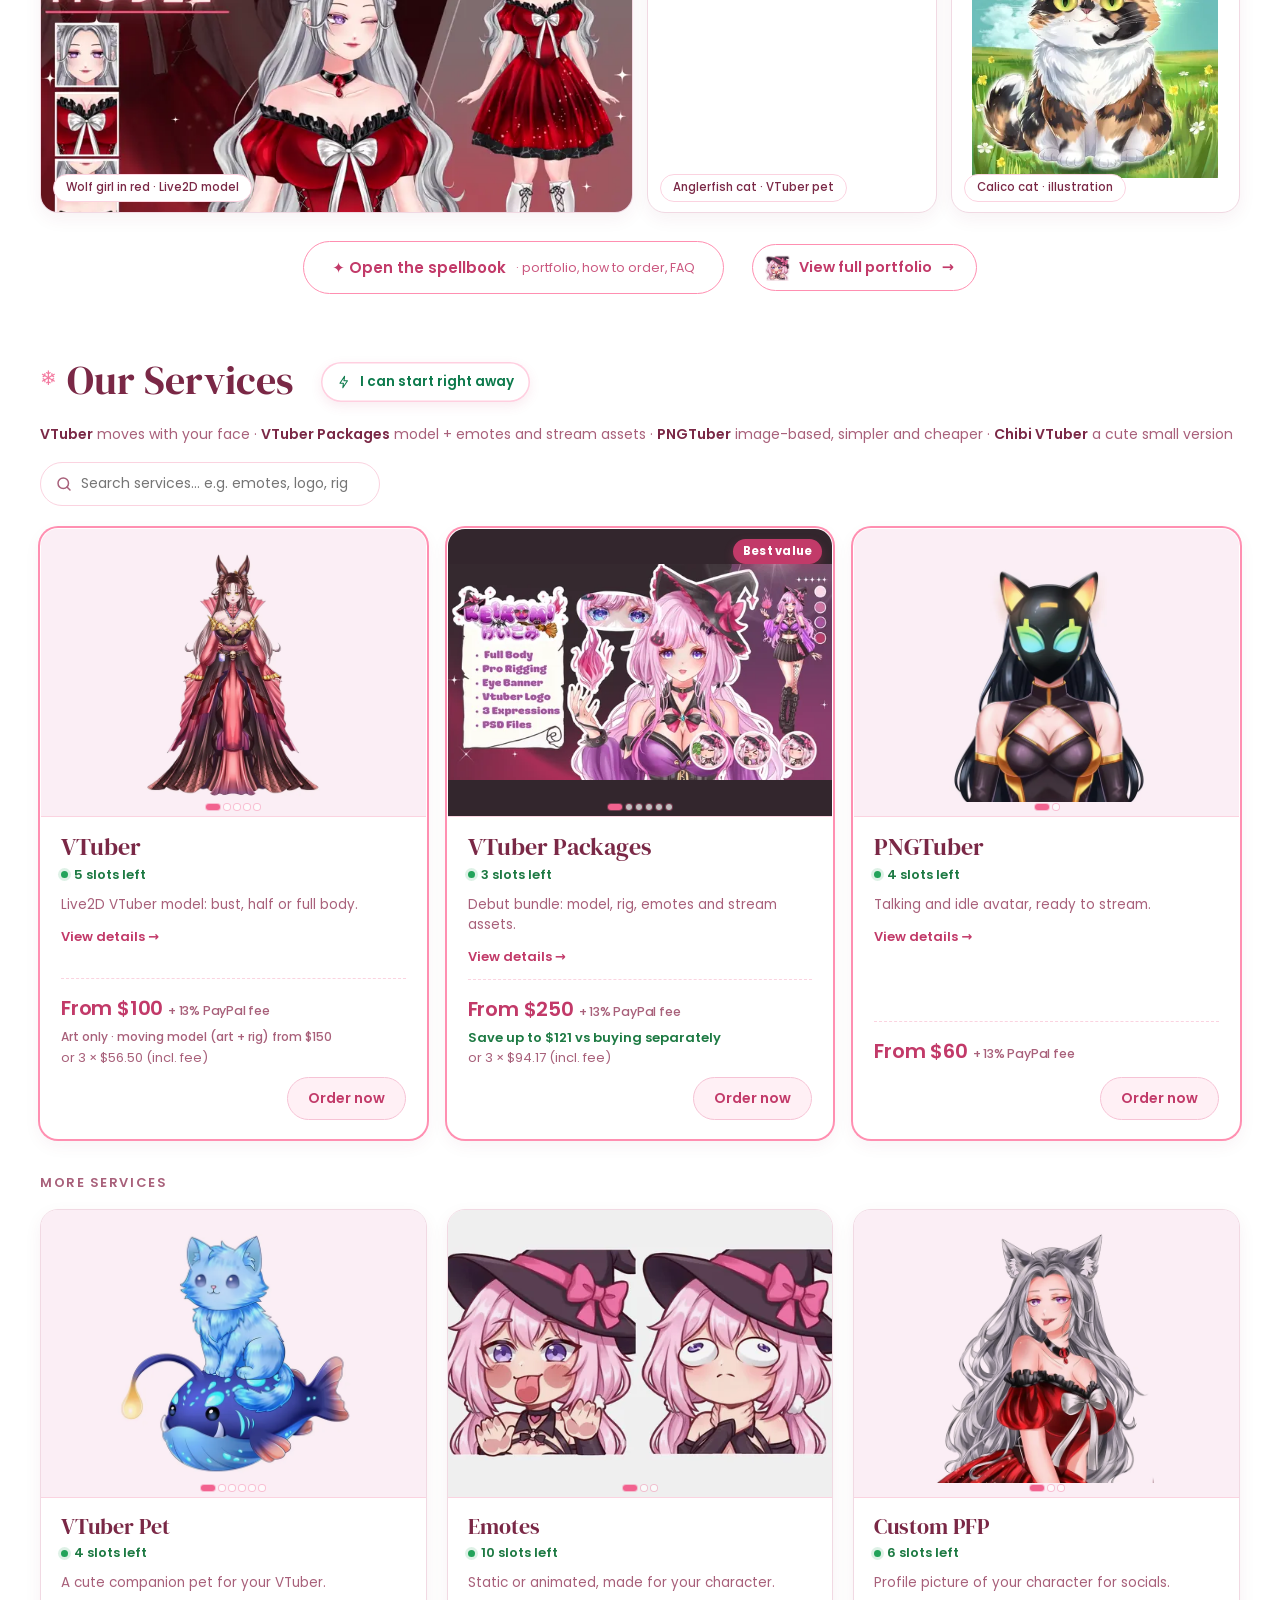
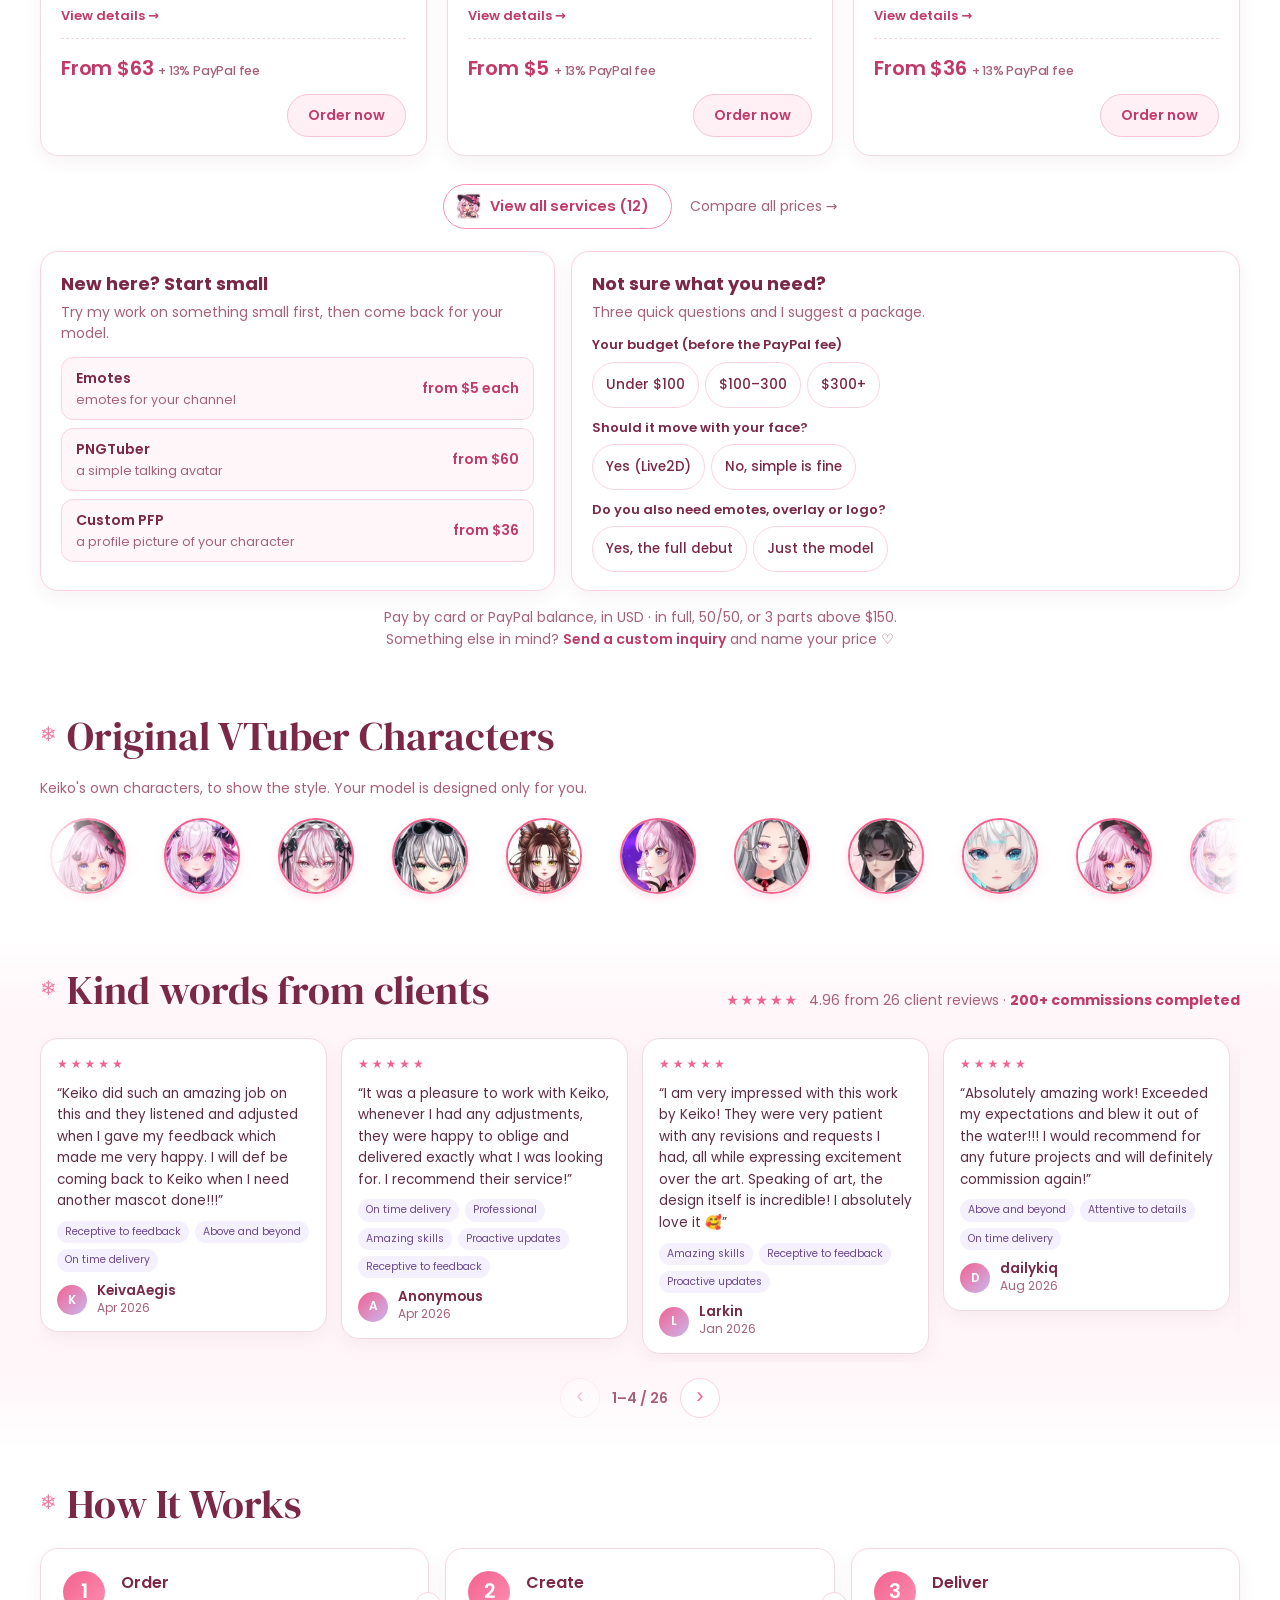
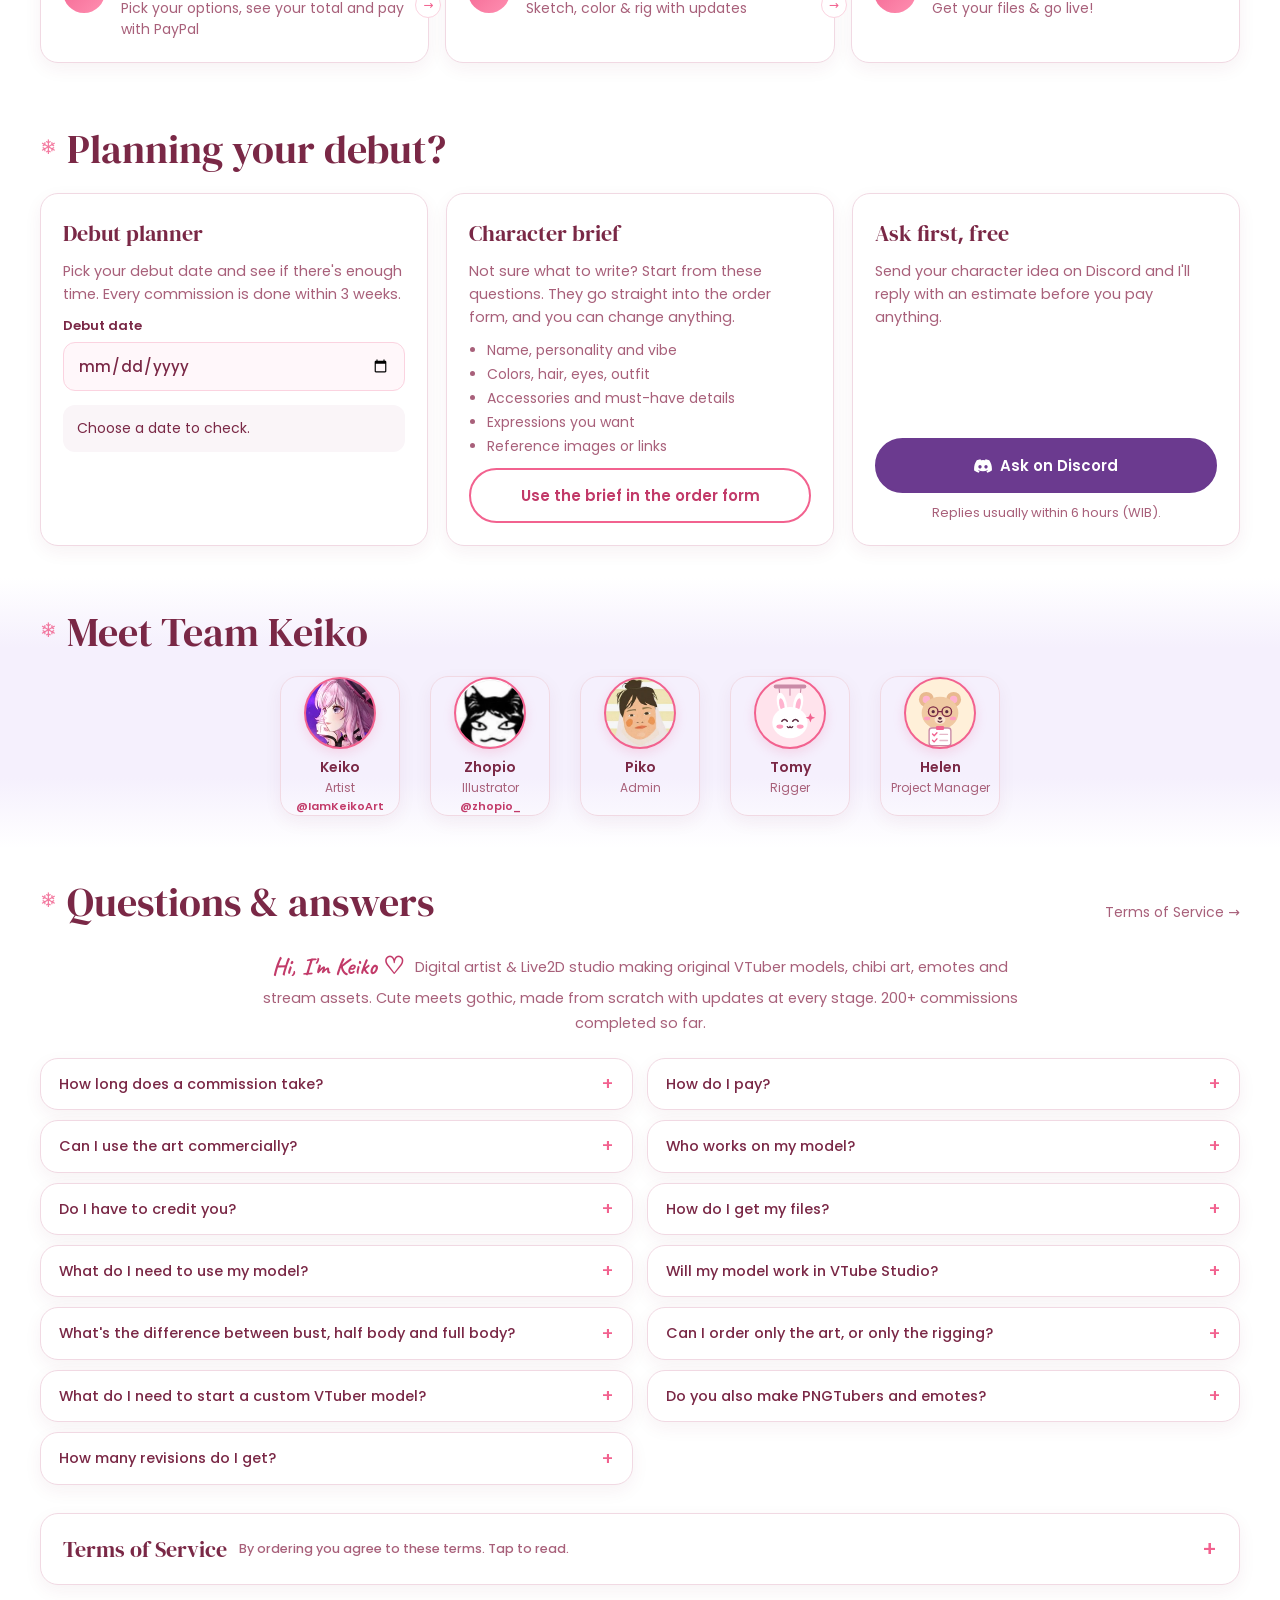
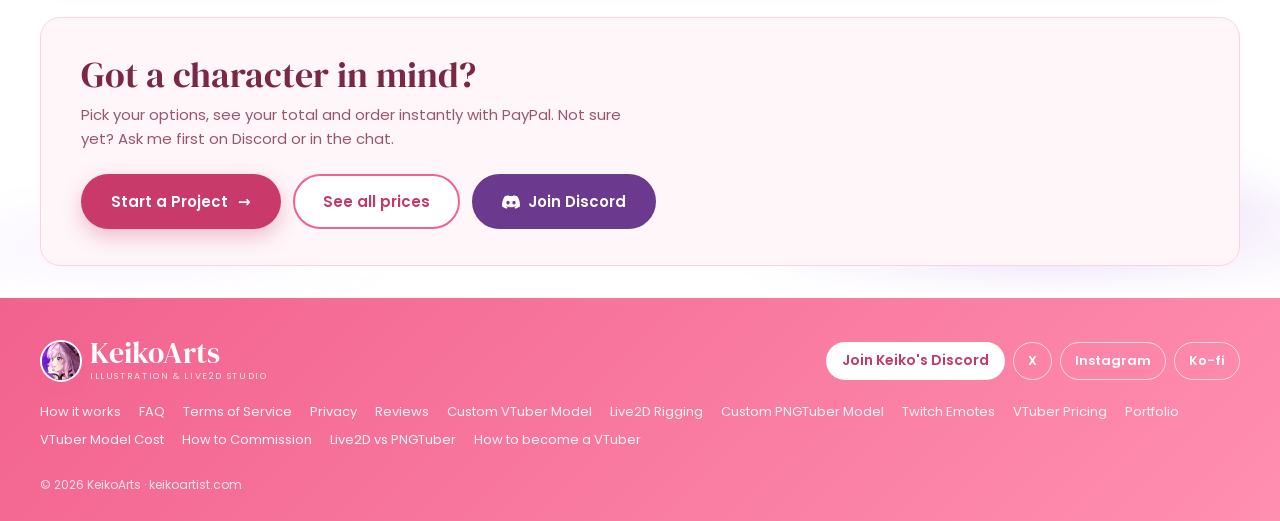
==== commit 50d3d0d6: "Restore slots, installments, savings, start small, quiz and work-in-progress code removed by mistake" ====
--- a/index.html
+++ b/index.html
@@ -2540,6 +2540,6 @@
 };
 /* ========================================================== */
 </script>
-<script src="assets/app.js?v=7a510f14" defer></script>
+<script src="assets/app.js?v=718f54a1" defer></script>
 </body>
 </html>
